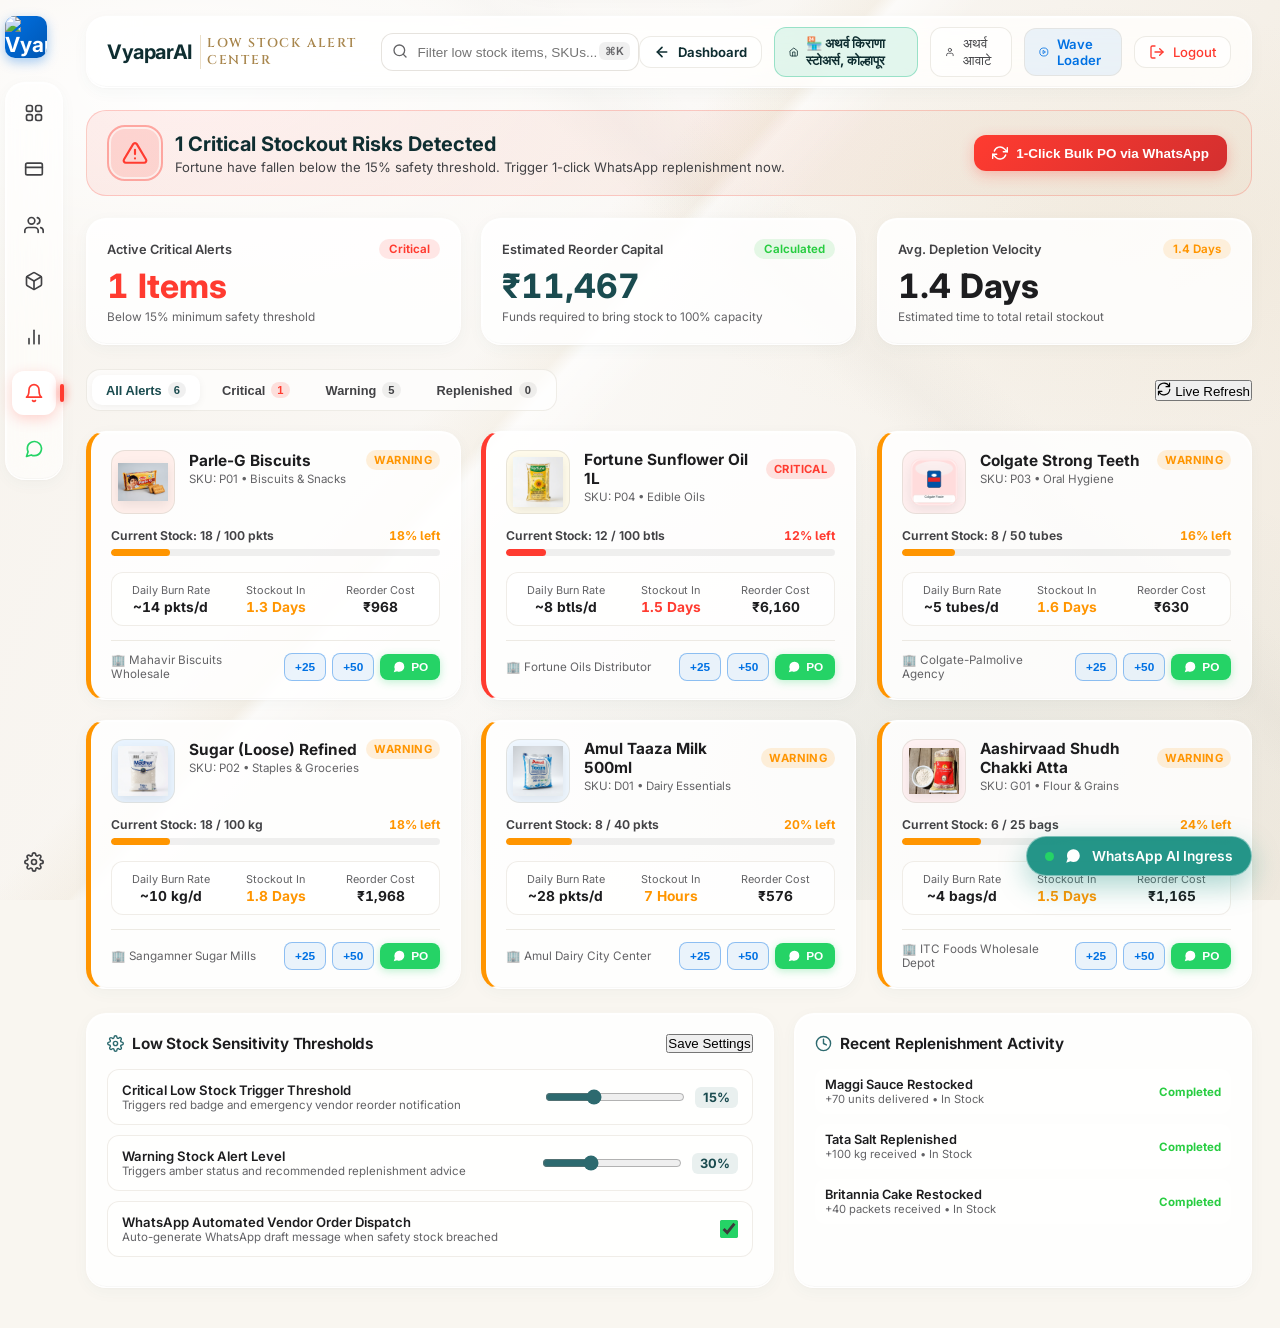
==== frontend/alerts.html @ a3b7ec55 "feat: single store consolidation, login auth ingress, alerts integration, and auto-rollback engine" ====
<!DOCTYPE html>
<html lang="en">
<head>
  <meta charset="UTF-8" />
  <meta name="viewport" content="width=device-width, initial-scale=1.0, maximum-scale=1.0, user-scalable=no" />
  <title>VyaparAI — Low Stock Alerts & Vendor Replenishment</title>
  
  <!-- Apple Typography: SF Pro / Inter font stack -->
  <link rel="preconnect" href="https://fonts.googleapis.com" />
  <link rel="preconnect" href="https://fonts.gstatic.com" crossorigin />
  <link href="https://fonts.googleapis.com/css2?family=Cinzel:wght@500;600;700&family=Inter:wght@300;400;450;500;550;600;650;700&display=swap" rel="stylesheet" />
  <link rel="stylesheet" href="assets/calacatta-theme.css" />

  <style>
    /* ==========================================================================
       Alerts Subpage Specific Lightweight Styles (Calacatta Marble + visionOS Glass)
       ========================================================================== */
    .alerts-hero-banner {
      background: linear-gradient(135deg, rgba(255, 59, 48, 0.08) 0%, rgba(201, 169, 110, 0.08) 100%);
      border: 1px solid rgba(255, 59, 48, 0.22);
      border-radius: 20px;
      padding: 18px 24px;
      margin-bottom: 22px;
      display: flex;
      align-items: center;
      justify-content: space-between;
      gap: 16px;
      position: relative;
      overflow: hidden;
    }
    .alerts-hero-left {
      display: flex;
      align-items: center;
      gap: 16px;
    }
    .alert-beacon-icon {
      width: 48px;
      height: 48px;
      border-radius: 14px;
      background: rgba(255, 59, 48, 0.14);
      color: var(--apple-coral);
      display: flex;
      align-items: center;
      justify-content: center;
      flex-shrink: 0;
      position: relative;
    }
    .alert-beacon-icon svg {
      width: 26px;
      height: 26px;
    }
    .beacon-pulse-ring {
      position: absolute;
      inset: -4px;
      border-radius: 18px;
      border: 2px solid rgba(255, 59, 48, 0.4);
      animation: beaconPulse 2s infinite;
    }
    @keyframes beaconPulse {
      0% { transform: scale(0.95); opacity: 0.8; }
      50% { transform: scale(1.1); opacity: 0; }
      100% { transform: scale(0.95); opacity: 0; }
    }

    .alerts-hero-text h1 {
      font-size: 1.25rem;
      font-weight: 700;
      color: var(--emerald-900);
      margin-bottom: 3px;
    }
    .alerts-hero-text p {
      font-size: 0.82rem;
      color: var(--text-secondary);
    }

    .alerts-hero-actions {
      display: flex;
      align-items: center;
      gap: 10px;
    }
    .btn-bulk-restock {
      padding: 10px 18px;
      border-radius: 12px;
      border: none;
      background: linear-gradient(135deg, var(--apple-coral) 0%, #d32f2f 100%);
      color: #fff;
      font-size: 0.84rem;
      font-weight: 650;
      cursor: pointer;
      display: flex;
      align-items: center;
      gap: 8px;
      box-shadow: 0 4px 14px rgba(255, 59, 48, 0.3);
      transition: all 0.22s var(--spring-snappy);
    }
    .btn-bulk-restock:hover {
      transform: translateY(-2px);
      box-shadow: 0 8px 20px rgba(255, 59, 48, 0.4);
    }

    /* Filter Toolbar */
    .alerts-toolbar {
      display: flex;
      align-items: center;
      justify-content: space-between;
      gap: 16px;
      margin-bottom: 20px;
      flex-wrap: wrap;
    }
    .alert-tabs-group {
      display: flex;
      align-items: center;
      gap: 8px;
      background: rgba(255, 255, 255, 0.65);
      padding: 5px;
      border-radius: 14px;
      border: var(--glass-border-subtle);
    }
    .alert-tab-btn {
      padding: 7px 14px;
      border-radius: 10px;
      border: none;
      background: transparent;
      color: var(--text-secondary);
      font-size: 0.8rem;
      font-weight: 600;
      cursor: pointer;
      transition: all 0.2s var(--spring-snappy);
      display: flex;
      align-items: center;
      gap: 6px;
    }
    .alert-tab-btn:hover {
      background: rgba(255, 255, 255, 0.8);
      color: var(--text-primary);
    }
    .alert-tab-btn.active {
      background: #ffffff;
      color: var(--emerald-800);
      box-shadow: 0 2px 8px rgba(0, 0, 0, 0.05);
    }
    .tab-counter-pill {
      font-size: 0.7rem;
      padding: 2px 6px;
      border-radius: 9999px;
      background: rgba(0, 0, 0, 0.06);
    }
    .tab-counter-pill.red {
      background: rgba(255, 59, 48, 0.15);
      color: var(--apple-coral);
    }

    /* Alert Cards Main Grid */
    .alerts-cards-grid {
      display: grid;
      grid-template-columns: repeat(auto-fill, minmax(360px, 1fr));
      gap: 20px;
      margin-bottom: 24px;
    }

    /* Alert Product Card */
    .alert-detail-card {
      background: var(--glass-surface-card);
      border-radius: 20px;
      border: var(--glass-border-specular);
      box-shadow: var(--glass-shadow-flat);
      padding: 18px 20px;
      display: flex;
      flex-direction: column;
      justify-content: space-between;
      position: relative;
      overflow: hidden;
      contain: layout style paint;
      transition: transform 0.28s var(--spring-snappy), box-shadow 0.28s var(--spring-snappy);
    }
    .alert-detail-card:hover {
      transform: translateY(-3px);
      box-shadow: var(--glass-shadow-elevated);
      border-color: rgba(201, 169, 110, 0.5);
    }
    .alert-detail-card.critical-border {
      border-left: 5px solid var(--apple-coral);
    }
    .alert-detail-card.warning-border {
      border-left: 5px solid var(--apple-amber);
    }

    .alert-card-top {
      display: flex;
      align-items: flex-start;
      gap: 14px;
      margin-bottom: 14px;
    }
    .alert-card-thumb-wrap {
      width: 64px;
      height: 64px;
      border-radius: 14px;
      background: rgba(240, 235, 228, 0.7);
      border: 1px solid rgba(210, 205, 195, 0.5);
      display: flex;
      align-items: center;
      justify-content: center;
      flex-shrink: 0;
      position: relative;
      overflow: hidden;
    }
    .alert-card-thumb {
      max-width: 82%;
      max-height: 82%;
      object-fit: contain;
      filter: drop-shadow(0 4px 6px rgba(0, 0, 0, 0.08));
    }

    .alert-card-info {
      flex: 1;
      display: flex;
      flex-direction: column;
    }
    .alert-card-name-row {
      display: flex;
      align-items: center;
      justify-content: space-between;
      gap: 8px;
    }
    .alert-card-title {
      font-size: 0.96rem;
      font-weight: 700;
      color: var(--text-primary);
    }
    .alert-card-sku {
      font-size: 0.72rem;
      color: var(--text-tertiary);
      margin-top: 2px;
    }
    .alert-urgency-pill {
      font-size: 0.7rem;
      font-weight: 700;
      padding: 3px 8px;
      border-radius: 9999px;
      text-transform: uppercase;
      letter-spacing: 0.04em;
    }
    .urgency-critical {
      background: rgba(255, 59, 48, 0.14);
      color: var(--apple-coral);
    }
    .urgency-warning {
      background: rgba(255, 149, 0, 0.14);
      color: var(--apple-amber);
    }

    /* Depletion Meter & Stats */
    .depletion-progress-row {
      margin: 12px 0 16px 0;
      display: flex;
      flex-direction: column;
      gap: 6px;
    }
    .depletion-label-wrap {
      display: flex;
      justify-content: space-between;
      align-items: center;
      font-size: 0.76rem;
    }
    .depletion-left-text {
      font-weight: 650;
      color: var(--text-secondary);
    }
    .depletion-pct-text {
      font-weight: 700;
    }

    .depletion-track {
      width: 100%;
      height: 7px;
      border-radius: 9999px;
      background: rgba(0, 0, 0, 0.06);
      overflow: hidden;
    }
    .depletion-fill {
      height: 100%;
      border-radius: 9999px;
      transition: width 0.8s var(--spring-snappy);
    }

    .alert-meta-stats-trio {
      display: grid;
      grid-template-columns: repeat(3, 1fr);
      gap: 8px;
      padding: 10px;
      border-radius: 12px;
      background: rgba(255, 255, 255, 0.6);
      border: 1px solid rgba(225, 220, 210, 0.5);
      margin-bottom: 14px;
    }
    .meta-stat-item {
      display: flex;
      flex-direction: column;
      align-items: center;
      text-align: center;
    }
    .meta-stat-label {
      font-size: 0.68rem;
      color: var(--text-tertiary);
    }
    .meta-stat-val {
      font-size: 0.86rem;
      font-weight: 700;
      color: var(--text-primary);
      margin-top: 2px;
    }

    /* Card Action Footer */
    .alert-card-footer {
      display: flex;
      align-items: center;
      justify-content: space-between;
      gap: 10px;
      padding-top: 12px;
      border-top: 1px solid rgba(225, 220, 210, 0.6);
    }
    .supplier-name-tag {
      font-size: 0.73rem;
      color: var(--text-tertiary);
      display: flex;
      align-items: center;
      gap: 5px;
    }
    .alert-btns-cluster {
      display: flex;
      align-items: center;
      gap: 6px;
    }
    .btn-quick-add {
      padding: 6px 10px;
      border-radius: 8px;
      border: 1px solid rgba(0, 113, 227, 0.4);
      background: rgba(0, 113, 227, 0.08);
      color: var(--apple-blue);
      font-size: 0.74rem;
      font-weight: 650;
      cursor: pointer;
      transition: all 0.2s var(--spring-snappy);
    }
    .btn-quick-add:hover {
      background: var(--apple-blue);
      color: #fff;
    }
    .btn-order-wa {
      padding: 6px 12px;
      border-radius: 8px;
      border: none;
      background: #25d366;
      color: #fff;
      font-size: 0.74rem;
      font-weight: 650;
      cursor: pointer;
      display: flex;
      align-items: center;
      gap: 5px;
      box-shadow: 0 2px 8px rgba(37, 211, 102, 0.3);
      transition: all 0.2s var(--spring-snappy);
    }
    .btn-order-wa:hover {
      background: #1ebc59;
      transform: translateY(-1px);
      box-shadow: 0 4px 12px rgba(37, 211, 102, 0.4);
    }

    /* Threshold Config Section */
    .config-grid-layout {
      display: grid;
      grid-template-columns: 1.5fr 1fr;
      gap: 20px;
      margin-top: 8px;
    }
    .slider-row {
      display: flex;
      align-items: center;
      justify-content: space-between;
      padding: 12px 14px;
      border-radius: 12px;
      background: rgba(255, 255, 255, 0.6);
      border: 1px solid rgba(225, 220, 210, 0.5);
      margin-bottom: 10px;
    }
    .slider-title {
      font-size: 0.82rem;
      font-weight: 600;
      color: var(--text-primary);
    }
    .slider-val-badge {
      font-size: 0.8rem;
      font-weight: 700;
      color: var(--emerald-800);
      background: rgba(45, 106, 111, 0.1);
      padding: 3px 8px;
      border-radius: 6px;
    }
    .apple-range-input {
      width: 140px;
      accent-color: var(--emerald-600);
      cursor: pointer;
    }
  
    .alert-detail-card.safe-border {
      border-left: 5px solid var(--apple-green) !important;
    }
    .urgency-safe {
      background: rgba(52, 199, 89, 0.14) !important;
      color: var(--apple-green) !important;
    }
    .depletion-fill.fill-safe {
      background: var(--apple-green) !important;
    }
    .depletion-fill.fill-warning {
      background: var(--apple-amber) !important;
    }

    /* Active indicator for dock rail */
    .apple-dock-rail {
      overflow: visible !important;
    }
    .apple-dock-rail .dock-btn.active {
      background: #ffffff !important;
      color: var(--apple-coral) !important;
      box-shadow: 0 4px 14px rgba(255, 59, 48, 0.22) !important;
    }
    .apple-dock-rail .dock-btn.active::after {
      content: '' !important;
      position: absolute !important;
      right: -8px !important;
      top: 50% !important;
      transform: translateY(-50%) !important;
      width: 4px !important;
      height: 18px !important;
      background: var(--apple-coral) !important;
      border-radius: 9999px !important;
      box-shadow: 0 0 10px rgba(255, 59, 48, 0.8) !important;
      display: block !important;
    }

    /* WhatsApp PO Preview Modal */
    .wa-po-modal-backdrop {
      position: fixed;
      inset: 0;
      background: rgba(15, 23, 42, 0.5);
      backdrop-filter: blur(10px);
      -webkit-backdrop-filter: blur(10px);
      display: none;
      align-items: center;
      justify-content: center;
      z-index: 1000;
      padding: 16px;
    }
    .wa-po-modal-backdrop.open {
      display: flex;
    }
    .wa-po-modal-card {
      background: #ffffff;
      border-radius: 20px;
      width: 100%;
      max-width: 520px;
      box-shadow: 0 24px 48px rgba(0, 0, 0, 0.2);
      border: 1px solid rgba(220, 215, 205, 0.8);
      padding: 24px;
      animation: poModalPop 0.24s var(--spring-snappy);
    }
    @keyframes poModalPop {
      0% { transform: scale(0.92); opacity: 0; }
      100% { transform: scale(1); opacity: 1; }
    }
    .wa-po-url-box {
      background: #f1f5f9;
      border: 1px solid #cbd5e1;
      border-radius: 10px;
      padding: 10px 12px;
      font-family: ui-monospace, SFMono-Regular, Menlo, Monaco, Consolas, monospace;
      font-size: 0.72rem;
      color: #0f766e;
      word-break: break-all;
      margin-bottom: 14px;
      max-height: 72px;
      overflow-y: auto;
    }
    .wa-po-msg-box {
      background: #f8fafc;
      border: 1px solid rgba(37, 211, 102, 0.35);
      border-radius: 12px;
      padding: 14px;
      font-size: 0.76rem;
      line-height: 1.5;
      color: #1e293b;
      font-family: inherit;
      white-space: pre-wrap;
      max-height: 200px;
      overflow-y: auto;
      margin-bottom: 18px;
    }

    /* Mobile Bottom Dock Navigation */
    @media (max-width: 768px) {
      .apple-dock-rail { display: none !important; }
      .mobile-dock-bottom-bar {
        position: fixed;
        bottom: 0;
        left: 0;
        right: 0;
        height: 64px;
        background: rgba(255, 255, 255, 0.96);
        backdrop-filter: blur(20px);
        -webkit-backdrop-filter: blur(20px);
        border-top: 1px solid rgba(220, 215, 205, 0.8);
        display: flex;
        align-items: center;
        justify-content: space-around;
        padding: 0 10px;
        z-index: 99;
      }
      .mobile-dock-btn {
        display: flex;
        flex-direction: column;
        align-items: center;
        gap: 2px;
        color: var(--text-tertiary);
        text-decoration: none;
        font-size: 0.65rem;
        font-weight: 600;
        border: none;
        background: transparent;
        cursor: pointer;
        padding: 6px 10px;
        border-radius: 8px;
      }
      .mobile-dock-btn.active {
        color: var(--apple-coral);
        background: rgba(255, 59, 48, 0.08);
      }
      .mobile-dock-btn svg {
        width: 22px;
        height: 22px;
      }
      .dashboard-canvas {
        padding-bottom: 84px !important;
      }
      .alerts-cards-grid {
        grid-template-columns: 1fr !important;
      }
    }
    @media (min-width: 769px) {
      .mobile-dock-bottom-bar { display: none !important; }
    }

  </style>
</head>
<body>

  <!-- App Main Viewport -->
  <div class="app-viewport">
    
    <!-- 1. Apple macOS Dock-Style Sidebar Rail -->
    <aside class="apple-dock-rail">
      <div class="dock-top-cluster">
        <img src="assets/logo.png" alt="VyaparAI Logo" class="dock-brand-logo" style="object-fit: cover; border-radius: 10px;" title="VyaparAI Enterprise" onclick="window.location.href='index.html'" />
        
        <nav class="dock-items-group">
          <!-- 1. Dashboard -->
          <button class="dock-btn" title="Dashboard" onclick="window.location.href='index.html'">
            <svg viewBox="0 0 24 24" fill="none" stroke="currentColor" stroke-width="2" stroke-linecap="round" stroke-linejoin="round">
              <rect x="3" y="3" width="7" height="7" rx="2"></rect>
              <rect x="14" y="3" width="7" height="7" rx="2"></rect>
              <rect x="14" y="14" width="7" height="7" rx="2"></rect>
              <rect x="3" y="14" width="7" height="7" rx="2"></rect>
            </svg>
          </button>

          <!-- 2. Sales & Transactions -->
          <button class="dock-btn" title="Sales & Ledger" onclick="window.location.href='sales.html'">
            <svg viewBox="0 0 24 24" fill="none" stroke="currentColor" stroke-width="2" stroke-linecap="round" stroke-linejoin="round">
              <rect x="2" y="5" width="20" height="14" rx="2"></rect>
              <line x1="2" y1="10" x2="22" y2="10"></line>
            </svg>
          </button>

          <!-- 3. Customers / Khata -->
          <button class="dock-btn" title="Customers & Khata" onclick="window.location.href='customers.html'">
            <svg viewBox="0 0 24 24" fill="none" stroke="currentColor" stroke-width="2" stroke-linecap="round" stroke-linejoin="round">
              <path d="M17 21v-2a4 4 0 0 0-4-4H5a4 4 0 0 0-4 4v2"></path>
              <circle cx="9" cy="7" r="4"></circle>
              <path d="M23 21v-2a4 4 0 0 0-3-3.87"></path>
              <path d="M16 3.13a4 4 0 0 1 0 7.75"></path>
            </svg>
          </button>

          <!-- 4. Inventory Register -->
          <button class="dock-btn" title="Inventory Stock" onclick="window.location.href='inventory.html'">
            <svg viewBox="0 0 24 24" fill="none" stroke="currentColor" stroke-width="2" stroke-linecap="round" stroke-linejoin="round">
              <path d="M21 16V8a2 2 0 0 0-1-1.73l-7-4a2 2 0 0 0-2 0l-7 4A2 2 0 0 0 3 8v8a2 2 0 0 0 1 1.73l7 4a2 2 0 0 0 2 0l7-4A2 2 0 0 0 21 16z"></path>
              <polyline points="3.27 6.96 12 12.01 20.73 6.96"></polyline>
              <line x1="12" y1="22.08" x2="12" y2="12"></line>
            </svg>
          </button>

          <!-- 5. Analytics & Reports -->
          <button class="dock-btn" title="Analytics & SIH Reports" onclick="window.location.href='analytics.html'">
            <svg viewBox="0 0 24 24" fill="none" stroke="currentColor" stroke-width="2" stroke-linecap="round" stroke-linejoin="round">
              <line x1="18" y1="20" x2="18" y2="10"></line>
              <line x1="12" y1="20" x2="12" y2="4"></line>
              <line x1="6" y1="20" x2="6" y2="14"></line>
            </svg>
          </button>

          <!-- 6. Alerts & Notifications (Active Subpage) -->
          <button class="dock-btn active" title="Low Stock Alerts" onclick="window.location.href='alerts.html'" style="color: var(--apple-coral);">
            <svg viewBox="0 0 24 24" fill="none" stroke="currentColor" stroke-width="2" stroke-linecap="round" stroke-linejoin="round">
              <path d="M18 8A6 6 0 0 0 6 8c0 7-3 9-3 9h18s-3-2-3-9"></path>
              <path d="M13.73 21a2 2 0 0 1-3.46 0"></path>
            </svg>
          </button>

          <!-- 7. WhatsApp Simulation Trigger -->
          <button class="dock-btn" title="WhatsApp AI Ingress" onclick="toggleWhatsAppDrawer()" style="color: #25d366;">
            <svg viewBox="0 0 24 24" fill="none" stroke="currentColor" stroke-width="2" stroke-linecap="round" stroke-linejoin="round">
              <path d="M21 11.5a8.38 8.38 0 0 1-.9 3.8 8.5 8.5 0 0 1-7.6 4.7 8.38 8.38 0 0 1-3.8-.9L3 21l1.9-5.7a8.38 8.38 0 0 1-.9-3.8 8.5 8.5 0 0 1 4.7-7.6 8.38 8.38 0 0 1 3.8-.9h.5a8.48 8.48 0 0 1 8 8v.5z"></path>
            </svg>
          </button>
        </nav>
      </div>

      <div class="dock-bottom-cluster">
        <button class="dock-btn" title="Settings" onclick="window.location.href='settings.html'">
          <svg viewBox="0 0 24 24" fill="none" stroke="currentColor" stroke-width="2" stroke-linecap="round" stroke-linejoin="round">
            <circle cx="12" cy="12" r="3"></circle>
            <path d="M19.4 15a1.65 1.65 0 0 0 .33 1.82l.06.06a2 2 0 0 1 0 2.83 2 2 0 0 1-2.83 0l-.06-.06a1.65 1.65 0 0 0-1.82-.33 1.65 1.65 0 0 0-1 1.51V21a2 2 0 0 1-2 2 2 2 0 0 1-2-2v-.09A1.65 1.65 0 0 0 9 19.4a1.65 1.65 0 0 0-1.82.33l-.06.06a2 2 0 0 1-2.83 0 2 2 0 0 1 0-2.83l.06-.06a1.65 1.65 0 0 0 .33-1.82 1.65 1.65 0 0 0-1.51-1H3a2 2 0 0 1-2-2 2 2 0 0 1 2-2h.09A1.65 1.65 0 0 0 4.6 9a1.65 1.65 0 0 0-.33-1.82l-.06-.06a2 2 0 0 1 0-2.83 2 2 0 0 1 2.83 0l.06.06a1.65 1.65 0 0 0 1.82.33H9a1.65 1.65 0 0 0 1-1.51V3a2 2 0 0 1 2-2 2 2 0 0 1 2 2v.09a1.65 1.65 0 0 0 1 1.51 1.65 1.65 0 0 0 1.82-.33l.06-.06a2 2 0 0 1 2.83 0 2 2 0 0 1 0 2.83l-.06.06a1.65 1.65 0 0 0-.33 1.82V9a1.65 1.65 0 0 0 1.51 1H21a2 2 0 0 1 2 2 2 2 0 0 1-2 2h-.09a1.65 1.65 0 0 0-1.51 1z"></path>
          </svg>
        </button>
      </div>
    </aside>

    <!-- 2. Main Canvas Content -->
    <main class="dashboard-canvas">

      <!-- Floating Island Top Header -->
      <header class="floating-island-header">
        <div class="header-left-cluster">
          <div class="brand-title">
            VyaparAI
            <span class="luxury-sub">Low Stock Alert Center</span>
          </div>

          <!-- Apple Search Bar -->
          <div class="apple-search-wrap">
            <svg class="search-icon-svg" viewBox="0 0 24 24" fill="none" stroke="currentColor" stroke-width="2" stroke-linecap="round" stroke-linejoin="round">
              <circle cx="11" cy="11" r="8"></circle>
              <line x1="21" y1="21" x2="16.65" y2="16.65"></line>
            </svg>
            <input type="text" class="apple-search-input" id="alertSearchInput" placeholder="Filter low stock items, SKUs..." oninput="handleAlertSearch(this.value)" />
            <span class="search-cmd-k">⌘K</span>
          </div>
        </div>

        <div class="header-right-cluster">
          <!-- Back to Dashboard Link -->
          <a href="index.html" class="header-pill-item" style="text-decoration: none; color: var(--emerald-900); font-weight: 650;" title="Return to Store Dashboard">
            <svg width="14" height="14" viewBox="0 0 24 24" fill="none" stroke="currentColor" stroke-width="2.5" stroke-linecap="round" stroke-linejoin="round">
              <path d="M19 12H5"></path>
              <polyline points="12 19 5 12 12 5"></polyline>
            </svg>
            <span>Dashboard</span>
          </a>

          <!-- Single Store Primary Badge -->
          <div class="header-pill-item" style="background: rgba(16, 185, 129, 0.12); color: var(--emerald-900); border: 1px solid rgba(16, 185, 129, 0.35); font-weight: 700;" title="Single Active Store: DEMO_KIRANA_KOP">
            <svg width="15" height="15" viewBox="0 0 24 24" fill="none" stroke="currentColor" stroke-width="2" stroke-linecap="round" stroke-linejoin="round">
              <path d="M3 9l9-7 9 7v11a2 2 0 0 1-2 2H5a2 2 0 0 1-2-2z"></path>
              <polyline points="9 22 9 12 15 12 15 22"></polyline>
            </svg>
            <span id="currentDukaanName">🏪 अथर्व किराणा स्टोअर्स, कोल्हापूर</span>
          </div>

          <!-- Admin Pill -->
          <div class="header-pill-item" onclick="showAppleToast('Admin: अथर्व आवाटे (+91 95798 69506)')">
            <svg viewBox="0 0 24 24" fill="none" stroke="currentColor" stroke-width="2" stroke-linecap="round" stroke-linejoin="round">
              <circle cx="12" cy="7" r="4"></circle>
              <path d="M20 21v-2a4 4 0 0 0-4-4H8a4 4 0 0 0-4 4v2"></path>
            </svg>
            <span>अथर्व आवाटे</span>
          </div>

          <!-- Wave Loader Preview -->
          <div class="header-pill-item" onclick="triggerGodlyWaveLoader()" style="background: rgba(0, 113, 227, 0.08); color: var(--apple-blue); font-weight: 600;" title="Experience the Godly Wave Loading Screen (Shortcut: ⌘L / Ctrl+L)">
            <svg width="14" height="14" viewBox="0 0 24 24" fill="none" stroke="currentColor" stroke-width="2">
              <circle cx="12" cy="12" r="10"></circle>
              <polygon points="10 8 16 12 10 16 10 8"></polygon>
            </svg>
            Wave Loader
          </div>

          <div class="header-pill-item" onclick="window.location.href='login.html'" style="color: var(--apple-coral);">
            <svg viewBox="0 0 24 24" fill="none" stroke="currentColor" stroke-width="2" stroke-linecap="round" stroke-linejoin="round">
              <path d="M9 21H5a2 2 0 0 1-2-2V5a2 2 0 0 1 2-2h4"></path>
              <polyline points="16 17 21 12 16 7"></polyline>
              <line x1="21" y1="12" x2="9" y2="12"></line>
            </svg>
            Logout
          </div>
        </div>
      </header>

      <!-- Low Stock Hero Status Banner -->
      <div class="alerts-hero-banner">
        <div class="alerts-hero-left">
          <div class="alert-beacon-icon">
            <div class="beacon-pulse-ring"></div>
            <svg viewBox="0 0 24 24" fill="none" stroke="currentColor" stroke-width="2" stroke-linecap="round" stroke-linejoin="round">
              <path d="M10.29 3.86L1.82 18a2 2 0 0 0 1.71 3h16.94a2 2 0 0 0 1.71-3L13.71 3.86a2 2 0 0 0-3.42 0z"></path>
              <line x1="12" y1="9" x2="12" y2="13"></line>
              <line x1="12" y1="17" x2="12.01" y2="17"></line>
            </svg>
          </div>
          <div class="alerts-hero-text">
            <h1>3 Critical Stockout Risks Detected</h1>
            <p>Parle-G, Sunflower Oil, and Colgate have reached the emergency replenishment threshold. Reorder now to prevent stockouts.</p>
          </div>
        </div>

        <div class="alerts-hero-actions">
          <button class="btn-bulk-restock" onclick="handleBulkRestock()">
            <svg width="16" height="16" viewBox="0 0 24 24" fill="none" stroke="currentColor" stroke-width="2.2" stroke-linecap="round" stroke-linejoin="round">
              <polyline points="23 4 23 10 17 10"></polyline>
              <polyline points="1 20 1 14 7 14"></polyline>
              <path d="M3.51 9a9 9 0 0 1 14.85-3.36L23 10M1 14l4.64 4.36A9 9 0 0 0 20.49 15"></path>
            </svg>
            1-Click Bulk PO via WhatsApp
          </button>
        </div>
      </div>

      <!-- Quick Summary Metric Trio -->
      <div class="bento-grid" style="margin-bottom: 24px;">
        <div class="glass-card" style="grid-column: span 4;">
          <div class="card-header-row" style="margin-bottom: 4px;">
            <span style="font-size: 0.8rem; font-weight: 600; color: var(--text-secondary);">Active Critical Alerts</span>
            <span class="status-pill status-low">Critical</span>
          </div>
          <div style="font-size: 2.1rem; font-weight: 750; color: var(--apple-coral); margin-top: 6px;" class="tabular-nums" id="statCriticalCount">3 Items</div>
          <div style="font-size: 0.74rem; color: var(--text-tertiary); margin-top: 4px;">Below 15% minimum safety threshold</div>
        </div>

        <div class="glass-card" style="grid-column: span 4;">
          <div class="card-header-row" style="margin-bottom: 4px;">
            <span style="font-size: 0.8rem; font-weight: 600; color: var(--text-secondary);">Estimated Reorder Capital</span>
            <span class="status-pill status-in">Calculated</span>
          </div>
          <div style="font-size: 2.1rem; font-weight: 750; color: var(--emerald-800); margin-top: 6px;" class="tabular-nums" id="statReorderVal">₹4,850</div>
          <div style="font-size: 0.74rem; color: var(--text-tertiary); margin-top: 4px;">Funds required to bring stock to 100% capacity</div>
        </div>

        <div class="glass-card" style="grid-column: span 4;">
          <div class="card-header-row" style="margin-bottom: 4px;">
            <span style="font-size: 0.8rem; font-weight: 600; color: var(--text-secondary);">Avg. Depletion Velocity</span>
            <span class="status-pill status-low" style="background: rgba(255, 149, 0, 0.12); color: var(--apple-amber);">1.4 Days</span>
          </div>
          <div style="font-size: 2.1rem; font-weight: 750; color: var(--text-primary); margin-top: 6px;" class="tabular-nums">1.4 Days</div>
          <div style="font-size: 0.74rem; color: var(--text-tertiary); margin-top: 4px;">Estimated time to total retail stockout</div>
        </div>
      </div>

      <!-- Filter Toolbar -->
      <div class="alerts-toolbar">
        <div class="alert-tabs-group">
          <button class="alert-tab-btn active" onclick="filterAlerts('all', this)">
            All Alerts <span class="tab-counter-pill" id="tabCountAll">6</span>
          </button>
          <button class="alert-tab-btn" onclick="filterAlerts('critical', this)">
            Critical <span class="tab-counter-pill red" id="tabCountCritical">3</span>
          </button>
          <button class="alert-tab-btn" onclick="filterAlerts('warning', this)">
            Warning <span class="tab-counter-pill" id="tabCountWarning">3</span>
          </button>
          <button class="alert-tab-btn" onclick="filterAlerts('resolved', this)">
            Replenished <span class="tab-counter-pill" id="tabCountResolved">0</span>
          </button>
        </div>

        <div style="display: flex; gap: 8px;">
          <button class="nav-pill-btn" onclick="showAppleToast('Refreshed real-time inventory feed')">
            <svg width="14" height="14" viewBox="0 0 24 24" fill="none" stroke="currentColor" stroke-width="2" stroke-linecap="round" stroke-linejoin="round">
              <path d="M21.5 2v6h-6M2.5 22v-6h6M2 11.5a10 10 0 0 1 18.8-4.3M22 12.5a10 10 0 0 1-18.8 4.2"></path>
            </svg>
            Live Refresh
          </button>
        </div>
      </div>

            <!-- Active Alerts Product Cards Grid -->
      <div class="alerts-cards-grid" id="alertsGrid">

        <!-- Card 1: Parle-G Biscuits (Critical) -->
        <div class="alert-detail-card critical-border" id="card-parleg" data-id="parleg" data-category="critical">
          <div>
            <div class="alert-card-top">
              <div class="alert-card-thumb-wrap" style="background: rgba(255, 235, 230, 0.8);">
                <img src="assets/products/parleg.jpg" onerror="this.onerror=null; this.src='assets/products/parle_g.jpg';" alt="Parle-G" class="alert-card-thumb" />
              </div>
              <div class="alert-card-info">
                <div class="alert-card-name-row">
                  <span class="alert-card-title">Parle-G Biscuits</span>
                  <span class="alert-urgency-pill urgency-critical" id="urgency-badge-parleg">Critical</span>
                </div>
                <span class="alert-card-sku">SKU: P01 • Biscuits & Snacks</span>
              </div>
            </div>

            <!-- Depletion Progress -->
            <div class="depletion-progress-row">
              <div class="depletion-label-wrap">
                <span class="depletion-left-text" id="stock-text-parleg">Current Stock: 18 / 100 pkts</span>
                <span class="depletion-pct-text val-danger tabular-nums" id="pct-text-parleg">18% left</span>
              </div>
              <div class="depletion-track">
                <div class="depletion-fill fill-danger" id="track-fill-parleg" style="width: 18%;"></div>
              </div>
            </div>

            <div class="alert-meta-stats-trio">
              <div class="meta-stat-item">
                <span class="meta-stat-label">Daily Burn Rate</span>
                <span class="meta-stat-val tabular-nums">~14 pkts/d</span>
              </div>
              <div class="meta-stat-item">
                <span class="meta-stat-label">Stockout In</span>
                <span class="meta-stat-val val-danger tabular-nums" id="days-text-parleg">1.3 Days</span>
              </div>
              <div class="meta-stat-item">
                <span class="meta-stat-label">Reorder Cost</span>
                <span class="meta-stat-val tabular-nums" id="cost-text-parleg">₹968</span>
              </div>
            </div>
          </div>

          <div class="alert-card-footer">
            <span class="supplier-name-tag" title="Wholesale Distributor">
              🏢 Mahavir Biscuits Wholesale
            </span>
            <div class="alert-btns-cluster">
              <button class="btn-quick-add" onclick="handleQuickAdd('parleg', 25)" title="Add 25 packets to inventory">+25</button>
              <button class="btn-quick-add" onclick="handleQuickAdd('parleg', 50)" title="Add 50 packets to inventory">+50</button>
              <button class="btn-order-wa" onclick="triggerWhatsAppPO('parleg')" title="Generate WhatsApp Purchase Order">
                <svg width="14" height="14" viewBox="0 0 24 24" fill="currentColor">
                  <path d="M21 11.5a8.38 8.38 0 0 1-.9 3.8 8.5 8.5 0 0 1-7.6 4.7 8.38 8.38 0 0 1-3.8-.9L3 21l1.9-5.7a8.38 8.38 0 0 1-.9-3.8 8.5 8.5 0 0 1 4.7-7.6 8.38 8.38 0 0 1 3.8-.9h.5a8.48 8.48 0 0 1 8 8v.5z"></path>
                </svg>
                PO
              </button>
            </div>
          </div>
        </div>

        <!-- Card 2: Fortune Sunflower Oil 1L (Critical) -->
        <div class="alert-detail-card critical-border" id="card-sunfloweroil" data-id="sunfloweroil" data-category="critical">
          <div>
            <div class="alert-card-top">
              <div class="alert-card-thumb-wrap" style="background: rgba(255, 250, 230, 0.8);">
                <img src="assets/products/sunfloweroil.jpg" onerror="this.onerror=null; this.src='assets/products/fortune_oil.jpg';" alt="Sunflower Oil" class="alert-card-thumb" />
              </div>
              <div class="alert-card-info">
                <div class="alert-card-name-row">
                  <span class="alert-card-title">Fortune Sunflower Oil 1L</span>
                  <span class="alert-urgency-pill urgency-critical" id="urgency-badge-sunfloweroil">Critical</span>
                </div>
                <span class="alert-card-sku">SKU: P04 • Edible Oils</span>
              </div>
            </div>

            <div class="depletion-progress-row">
              <div class="depletion-label-wrap">
                <span class="depletion-left-text" id="stock-text-sunfloweroil">Current Stock: 12 / 100 btls</span>
                <span class="depletion-pct-text val-danger tabular-nums" id="pct-text-sunfloweroil">12% left</span>
              </div>
              <div class="depletion-track">
                <div class="depletion-fill fill-danger" id="track-fill-sunfloweroil" style="width: 12%;"></div>
              </div>
            </div>

            <div class="alert-meta-stats-trio">
              <div class="meta-stat-item">
                <span class="meta-stat-label">Daily Burn Rate</span>
                <span class="meta-stat-val tabular-nums">~8 btls/d</span>
              </div>
              <div class="meta-stat-item">
                <span class="meta-stat-label">Stockout In</span>
                <span class="meta-stat-val val-danger tabular-nums" id="days-text-sunfloweroil">1.5 Days</span>
              </div>
              <div class="meta-stat-item">
                <span class="meta-stat-label">Reorder Cost</span>
                <span class="meta-stat-val tabular-nums" id="cost-text-sunfloweroil">₹6,160</span>
              </div>
            </div>
          </div>

          <div class="alert-card-footer">
            <span class="supplier-name-tag" title="Authorized Edible Oil Distributor">
              🏢 Fortune Oils Distributor
            </span>
            <div class="alert-btns-cluster">
              <button class="btn-quick-add" onclick="handleQuickAdd('sunfloweroil', 25)" title="Add 25 bottles to inventory">+25</button>
              <button class="btn-quick-add" onclick="handleQuickAdd('sunfloweroil', 50)" title="Add 50 bottles to inventory">+50</button>
              <button class="btn-order-wa" onclick="triggerWhatsAppPO('sunfloweroil')" title="Generate WhatsApp Purchase Order">
                <svg width="14" height="14" viewBox="0 0 24 24" fill="currentColor">
                  <path d="M21 11.5a8.38 8.38 0 0 1-.9 3.8 8.5 8.5 0 0 1-7.6 4.7 8.38 8.38 0 0 1-3.8-.9L3 21l1.9-5.7a8.38 8.38 0 0 1-.9-3.8 8.5 8.5 0 0 1 4.7-7.6 8.38 8.38 0 0 1 3.8-.9h.5a8.48 8.48 0 0 1 8 8v.5z"></path>
                </svg>
                PO
              </button>
            </div>
          </div>
        </div>

        <!-- Card 3: Colgate Strong Teeth (Critical) -->
        <div class="alert-detail-card critical-border" id="card-colgate" data-id="colgate" data-category="critical">
          <div>
            <div class="alert-card-top">
              <div class="alert-card-thumb-wrap" style="background: rgba(255, 236, 236, 0.8);">
                <img src="assets/products/colgate.jpg" onerror="this.onerror=null; this.src='assets/products/alert_colgate.png';" alt="Colgate Strong Teeth" class="alert-card-thumb" />
              </div>
              <div class="alert-card-info">
                <div class="alert-card-name-row">
                  <span class="alert-card-title">Colgate Strong Teeth</span>
                  <span class="alert-urgency-pill urgency-critical" id="urgency-badge-colgate">Critical</span>
                </div>
                <span class="alert-card-sku">SKU: P03 • Oral Hygiene</span>
              </div>
            </div>

            <div class="depletion-progress-row">
              <div class="depletion-label-wrap">
                <span class="depletion-left-text" id="stock-text-colgate">Current Stock: 8 / 50 tubes</span>
                <span class="depletion-pct-text val-danger tabular-nums" id="pct-text-colgate">16% left</span>
              </div>
              <div class="depletion-track">
                <div class="depletion-fill fill-danger" id="track-fill-colgate" style="width: 16%;"></div>
              </div>
            </div>

            <div class="alert-meta-stats-trio">
              <div class="meta-stat-item">
                <span class="meta-stat-label">Daily Burn Rate</span>
                <span class="meta-stat-val tabular-nums">~5 tubes/d</span>
              </div>
              <div class="meta-stat-item">
                <span class="meta-stat-label">Stockout In</span>
                <span class="meta-stat-val val-danger tabular-nums" id="days-text-colgate">1.6 Days</span>
              </div>
              <div class="meta-stat-item">
                <span class="meta-stat-label">Reorder Cost</span>
                <span class="meta-stat-val tabular-nums" id="cost-text-colgate">₹630</span>
              </div>
            </div>
          </div>

          <div class="alert-card-footer">
            <span class="supplier-name-tag" title="Authorized FMCG Agency">
              🏢 Colgate-Palmolive Agency
            </span>
            <div class="alert-btns-cluster">
              <button class="btn-quick-add" onclick="handleQuickAdd('colgate', 25)" title="Add 25 tubes to inventory">+25</button>
              <button class="btn-quick-add" onclick="handleQuickAdd('colgate', 50)" title="Add 50 tubes to inventory">+50</button>
              <button class="btn-order-wa" onclick="triggerWhatsAppPO('colgate')" title="Generate WhatsApp Purchase Order">
                <svg width="14" height="14" viewBox="0 0 24 24" fill="currentColor">
                  <path d="M21 11.5a8.38 8.38 0 0 1-.9 3.8 8.5 8.5 0 0 1-7.6 4.7 8.38 8.38 0 0 1-3.8-.9L3 21l1.9-5.7a8.38 8.38 0 0 1-.9-3.8 8.5 8.5 0 0 1 4.7-7.6 8.38 8.38 0 0 1 3.8-.9h.5a8.48 8.48 0 0 1 8 8v.5z"></path>
                </svg>
                PO
              </button>
            </div>
          </div>
        </div>

        <!-- Card 4: Sugar Loose (Warning) -->
        <div class="alert-detail-card warning-border" id="card-sugar" data-id="sugar" data-category="warning">
          <div>
            <div class="alert-card-top">
              <div class="alert-card-thumb-wrap" style="background: rgba(228, 242, 255, 0.8);">
                <img src="assets/products/sugar.jpg" onerror="this.onerror=null; this.src='assets/products/sugar.png';" alt="Sugar Loose" class="alert-card-thumb" />
              </div>
              <div class="alert-card-info">
                <div class="alert-card-name-row">
                  <span class="alert-card-title">Sugar (Loose) Refined</span>
                  <span class="alert-urgency-pill urgency-warning" id="urgency-badge-sugar">Warning</span>
                </div>
                <span class="alert-card-sku">SKU: P02 • Staples & Groceries</span>
              </div>
            </div>

            <div class="depletion-progress-row">
              <div class="depletion-label-wrap">
                <span class="depletion-left-text" id="stock-text-sugar">Current Stock: 18 kg / 100 kg</span>
                <span class="depletion-pct-text val-normal tabular-nums" id="pct-text-sugar" style="color: var(--apple-amber);">18% left</span>
              </div>
              <div class="depletion-track">
                <div class="depletion-fill fill-warning" id="track-fill-sugar" style="width: 18%;"></div>
              </div>
            </div>

            <div class="alert-meta-stats-trio">
              <div class="meta-stat-item">
                <span class="meta-stat-label">Daily Burn Rate</span>
                <span class="meta-stat-val tabular-nums">~10 kg/d</span>
              </div>
              <div class="meta-stat-item">
                <span class="meta-stat-label">Stockout In</span>
                <span class="meta-stat-val tabular-nums" id="days-text-sugar" style="color: var(--apple-amber);">1.8 Days</span>
              </div>
              <div class="meta-stat-item">
                <span class="meta-stat-label">Reorder Cost</span>
                <span class="meta-stat-val tabular-nums" id="cost-text-sugar">₹1,968</span>
              </div>
            </div>
          </div>

          <div class="alert-card-footer">
            <span class="supplier-name-tag" title="Sugar Cooperative Mill">
              🏢 Sangamner Sugar Mills
            </span>
            <div class="alert-btns-cluster">
              <button class="btn-quick-add" onclick="handleQuickAdd('sugar', 25)" title="Add 25kg to inventory">+25</button>
              <button class="btn-quick-add" onclick="handleQuickAdd('sugar', 50)" title="Add 50kg to inventory">+50</button>
              <button class="btn-order-wa" onclick="triggerWhatsAppPO('sugar')" title="Generate WhatsApp Purchase Order">
                <svg width="14" height="14" viewBox="0 0 24 24" fill="currentColor">
                  <path d="M21 11.5a8.38 8.38 0 0 1-.9 3.8 8.5 8.5 0 0 1-7.6 4.7 8.38 8.38 0 0 1-3.8-.9L3 21l1.9-5.7a8.38 8.38 0 0 1-.9-3.8 8.5 8.5 0 0 1 4.7-7.6 8.38 8.38 0 0 1 3.8-.9h.5a8.48 8.48 0 0 1 8 8v.5z"></path>
                </svg>
                PO
              </button>
            </div>
          </div>
        </div>

        <!-- Card 5: Amul Taaza Milk (Warning) -->
        <div class="alert-detail-card warning-border" id="card-amulmilk" data-id="amulmilk" data-category="warning">
          <div>
            <div class="alert-card-top">
              <div class="alert-card-thumb-wrap" style="background: rgba(235, 246, 255, 0.8);">
                <img src="assets/products/amulmilk.jpg" onerror="this.onerror=null; this.src='assets/products/amul_milk.jpg';" alt="Amul Taaza Milk" class="alert-card-thumb" />
              </div>
              <div class="alert-card-info">
                <div class="alert-card-name-row">
                  <span class="alert-card-title">Amul Taaza Milk 500ml</span>
                  <span class="alert-urgency-pill urgency-warning" id="urgency-badge-amulmilk">Warning</span>
                </div>
                <span class="alert-card-sku">SKU: D01 • Dairy Essentials</span>
              </div>
            </div>

            <div class="depletion-progress-row">
              <div class="depletion-label-wrap">
                <span class="depletion-left-text" id="stock-text-amulmilk">Current Stock: 8 / 40 pkts</span>
                <span class="depletion-pct-text val-normal tabular-nums" id="pct-text-amulmilk" style="color: var(--apple-amber);">20% left</span>
              </div>
              <div class="depletion-track">
                <div class="depletion-fill fill-warning" id="track-fill-amulmilk" style="width: 20%;"></div>
              </div>
            </div>

            <div class="alert-meta-stats-trio">
              <div class="meta-stat-item">
                <span class="meta-stat-label">Daily Burn Rate</span>
                <span class="meta-stat-val tabular-nums">~28 pkts/d</span>
              </div>
              <div class="meta-stat-item">
                <span class="meta-stat-label">Stockout In</span>
                <span class="meta-stat-val tabular-nums" id="days-text-amulmilk" style="color: var(--apple-amber);">6.8 Hours</span>
              </div>
              <div class="meta-stat-item">
                <span class="meta-stat-label">Reorder Cost</span>
                <span class="meta-stat-val tabular-nums" id="cost-text-amulmilk">₹576</span>
              </div>
            </div>
          </div>

          <div class="alert-card-footer">
            <span class="supplier-name-tag" title="Dairy Fresh Supply Depot">
              🏢 Amul Dairy City Center
            </span>
            <div class="alert-btns-cluster">
              <button class="btn-quick-add" onclick="handleQuickAdd('amulmilk', 25)" title="Add 25 packets to inventory">+25</button>
              <button class="btn-quick-add" onclick="handleQuickAdd('amulmilk', 50)" title="Add 50 packets to inventory">+50</button>
              <button class="btn-order-wa" onclick="triggerWhatsAppPO('amulmilk')" title="Generate WhatsApp Purchase Order">
                <svg width="14" height="14" viewBox="0 0 24 24" fill="currentColor">
                  <path d="M21 11.5a8.38 8.38 0 0 1-.9 3.8 8.5 8.5 0 0 1-7.6 4.7 8.38 8.38 0 0 1-3.8-.9L3 21l1.9-5.7a8.38 8.38 0 0 1-.9-3.8 8.5 8.5 0 0 1 4.7-7.6 8.38 8.38 0 0 1 3.8-.9h.5a8.48 8.48 0 0 1 8 8v.5z"></path>
                </svg>
                PO
              </button>
            </div>
          </div>
        </div>

        <!-- Card 6: Aashirvaad Shudh Chakki Atta (Warning) -->
        <div class="alert-detail-card warning-border" id="card-atta" data-id="atta" data-category="warning">
          <div>
            <div class="alert-card-top">
              <div class="alert-card-thumb-wrap" style="background: rgba(255, 238, 240, 0.8);">
                <img src="assets/products/atta.jpg" onerror="this.onerror=null; this.src='assets/products/aashirvaad_atta.jpg';" alt="Aashirvaad Atta" class="alert-card-thumb" />
              </div>
              <div class="alert-card-info">
                <div class="alert-card-name-row">
                  <span class="alert-card-title">Aashirvaad Shudh Chakki Atta</span>
                  <span class="alert-urgency-pill urgency-warning" id="urgency-badge-atta">Warning</span>
                </div>
                <span class="alert-card-sku">SKU: G01 • Flour & Grains</span>
              </div>
            </div>

            <div class="depletion-progress-row">
              <div class="depletion-label-wrap">
                <span class="depletion-left-text" id="stock-text-atta">Current Stock: 6 / 25 bags</span>
                <span class="depletion-pct-text val-normal tabular-nums" id="pct-text-atta" style="color: var(--apple-amber);">24% left</span>
              </div>
              <div class="depletion-track">
                <div class="depletion-fill fill-warning" id="track-fill-atta" style="width: 24%;"></div>
              </div>
            </div>

            <div class="alert-meta-stats-trio">
              <div class="meta-stat-item">
                <span class="meta-stat-label">Daily Burn Rate</span>
                <span class="meta-stat-val tabular-nums">~4 bags/d</span>
              </div>
              <div class="meta-stat-item">
                <span class="meta-stat-label">Stockout In</span>
                <span class="meta-stat-val tabular-nums" id="days-text-atta" style="color: var(--apple-amber);">1.5 Days</span>
              </div>
              <div class="meta-stat-item">
                <span class="meta-stat-label">Reorder Cost</span>
                <span class="meta-stat-val tabular-nums" id="cost-text-atta">₹1,165</span>
              </div>
            </div>
          </div>

          <div class="alert-card-footer">
            <span class="supplier-name-tag" title="ITC Foods Depot Wholesale">
              🏢 ITC Foods Wholesale Depot
            </span>
            <div class="alert-btns-cluster">
              <button class="btn-quick-add" onclick="handleQuickAdd('atta', 25)" title="Add 25 bags to inventory">+25</button>
              <button class="btn-quick-add" onclick="handleQuickAdd('atta', 50)" title="Add 50 bags to inventory">+50</button>
              <button class="btn-order-wa" onclick="triggerWhatsAppPO('atta')" title="Generate WhatsApp Purchase Order">
                <svg width="14" height="14" viewBox="0 0 24 24" fill="currentColor">
                  <path d="M21 11.5a8.38 8.38 0 0 1-.9 3.8 8.5 8.5 0 0 1-7.6 4.7 8.38 8.38 0 0 1-3.8-.9L3 21l1.9-5.7a8.38 8.38 0 0 1-.9-3.8 8.5 8.5 0 0 1 4.7-7.6 8.38 8.38 0 0 1 3.8-.9h.5a8.48 8.48 0 0 1 8 8v.5z"></path>
                </svg>
                PO
              </button>
            </div>
          </div>
        </div>

      </div>

      <!-- Threshold Controls & WhatsApp Auto-Dispatch Configuration -->
      <div class="config-grid-layout">
        
        <div class="glass-card">
          <div class="card-header-row">
            <h2 class="card-heading">
              <svg viewBox="0 0 24 24" fill="none" stroke="currentColor" stroke-width="2" stroke-linecap="round" stroke-linejoin="round">
                <circle cx="12" cy="12" r="3"></circle>
                <path d="M19.4 15a1.65 1.65 0 0 0 .33 1.82l.06.06a2 2 0 0 1 0 2.83 2 2 0 0 1-2.83 0l-.06-.06a1.65 1.65 0 0 0-1.82-.33 1.65 1.65 0 0 0-1 1.51V21a2 2 0 0 1-2 2 2 2 0 0 1-2-2v-.09A1.65 1.65 0 0 0 9 19.4a1.65 1.65 0 0 0-1.82.33l-.06.06a2 2 0 0 1-2.83 0 2 2 0 0 1 0-2.83l.06-.06a1.65 1.65 0 0 0 .33-1.82 1.65 1.65 0 0 0-1.51-1H3a2 2 0 0 1-2-2 2 2 0 0 1 2-2h.09A1.65 1.65 0 0 0 4.6 9a1.65 1.65 0 0 0-.33-1.82l-.06-.06a2 2 0 0 1 0-2.83 2 2 0 0 1 2.83 0l.06.06a1.65 1.65 0 0 0 1.82.33H9a1.65 1.65 0 0 0 1-1.51V3a2 2 0 0 1 2-2 2 2 0 0 1 2 2v.09a1.65 1.65 0 0 0 1 1.51 1.65 1.65 0 0 0 1.82-.33l.06-.06a2 2 0 0 1 2.83 0 2 2 0 0 1 0 2.83l-.06.06a1.65 1.65 0 0 0-.33 1.82V9a1.65 1.65 0 0 0 1.51 1H21a2 2 0 0 1 2 2 2 2 0 0 1-2 2h-.09a1.65 1.65 0 0 0-1.51 1z"></path>
              </svg>
              Low Stock Sensitivity Thresholds
            </h2>
            <button class="nav-pill-btn" onclick="saveThresholdSettings()">Save Settings</button>
          </div>

          <div class="slider-row">
            <div>
              <div class="slider-title">Critical Low Stock Trigger Threshold</div>
              <div style="font-size: 0.72rem; color: var(--text-tertiary);">Triggers red badge and emergency vendor reorder notification</div>
            </div>
            <div style="display: flex; align-items: center; gap: 10px;">
              <input type="range" min="5" max="35" value="15" class="apple-range-input" id="criticalSlider" oninput="updateSensitivityThresholds()" />
              <span class="slider-val-badge" id="criticalVal">15%</span>
            </div>
          </div>

          <div class="slider-row">
            <div>
              <div class="slider-title">Warning Stock Alert Level</div>
              <div style="font-size: 0.72rem; color: var(--text-tertiary);">Triggers amber status and recommended replenishment advice</div>
            </div>
            <div style="display: flex; align-items: center; gap: 10px;">
              <input type="range" min="15" max="60" value="30" class="apple-range-input" id="warningSlider" oninput="updateSensitivityThresholds()" />
              <span class="slider-val-badge" id="warningVal">30%</span>
            </div>
          </div>

          <div class="slider-row">
            <div>
              <div class="slider-title">WhatsApp Automated Vendor Order Dispatch</div>
              <div style="font-size: 0.72rem; color: var(--text-tertiary);">Auto-generate WhatsApp draft message when safety stock breached</div>
            </div>
            <input type="checkbox" checked style="width: 18px; height: 18px; accent-color: var(--whatsapp-teal); cursor: pointer;" />
          </div>
        </div>

        <div class="glass-card">
          <div class="card-header-row">
            <h2 class="card-heading">
              <svg viewBox="0 0 24 24" fill="none" stroke="currentColor" stroke-width="2" stroke-linecap="round" stroke-linejoin="round">
                <circle cx="12" cy="12" r="10"></circle>
                <polyline points="12 6 12 12 16 14"></polyline>
              </svg>
              Recent Replenishment Activity
            </h2>
          </div>

          <div style="display: flex; flex-direction: column; gap: 10px;">
            <div style="display: flex; align-items: center; justify-content: space-between; padding: 8px 10px; border-radius: 10px; background: rgba(255, 255, 255, 0.6);">
              <div>
                <div style="font-size: 0.8rem; font-weight: 600; color: var(--text-primary);">Maggi Sauce Restocked</div>
                <div style="font-size: 0.7rem; color: var(--text-tertiary);">+70 units delivered • In Stock</div>
              </div>
              <span style="font-size: 0.72rem; color: var(--apple-green); font-weight: 700;">Completed</span>
            </div>

            <div style="display: flex; align-items: center; justify-content: space-between; padding: 8px 10px; border-radius: 10px; background: rgba(255, 255, 255, 0.6);">
              <div>
                <div style="font-size: 0.8rem; font-weight: 600; color: var(--text-primary);">Tata Salt Replenished</div>
                <div style="font-size: 0.7rem; color: var(--text-tertiary);">+100 kg received • In Stock</div>
              </div>
              <span style="font-size: 0.72rem; color: var(--apple-green); font-weight: 700;">Completed</span>
            </div>

            <div style="display: flex; align-items: center; justify-content: space-between; padding: 8px 10px; border-radius: 10px; background: rgba(255, 255, 255, 0.6);">
              <div>
                <div style="font-size: 0.8rem; font-weight: 600; color: var(--text-primary);">Britannia Cake Restocked</div>
                <div style="font-size: 0.7rem; color: var(--text-tertiary);">+40 packets received • In Stock</div>
              </div>
              <span style="font-size: 0.72rem; color: var(--apple-green); font-weight: 700;">Completed</span>
            </div>
          </div>
        </div>

      </div>

    </main>

  </div>

  <!-- WhatsApp Ingress Trigger Pill -->
  <div class="whatsapp-floating-island" onclick="toggleWhatsAppDrawer()" title="Open iPhone WhatsApp AI Console">
    <div class="pulse-dot"></div>
    <svg width="18" height="18" viewBox="0 0 24 24" fill="currentColor">
      <path d="M21 11.5a8.38 8.38 0 0 1-.9 3.8 8.5 8.5 0 0 1-7.6 4.7 8.38 8.38 0 0 1-3.8-.9L3 21l1.9-5.7a8.38 8.38 0 0 1-.9-3.8 8.5 8.5 0 0 1 4.7-7.6 8.38 8.38 0 0 1 3.8-.9h.5a8.48 8.48 0 0 1 8 8v.5z"></path>
    </svg>
    <span>WhatsApp AI Ingress</span>
  </div>

  <!-- iPhone 15 Pro Titanium Slide-Over Frame Drawer -->
  <div class="iphone-drawer-backdrop" id="iphoneDrawerBackdrop" onclick="closeDrawerOnBackdrop(event)">
    <div class="iphone-drawer-panel" id="iphoneDrawerPanel">
      
      <div class="drawer-header">
        <div class="drawer-title">
          <svg width="18" height="18" viewBox="0 0 24 24" fill="currentColor" style="color: #25d366;">
            <path d="M21 11.5a8.38 8.38 0 0 1-.9 3.8 8.5 8.5 0 0 1-7.6 4.7 8.38 8.38 0 0 1-3.8-.9L3 21l1.9-5.7a8.38 8.38 0 0 1-.9-3.8 8.5 8.5 0 0 1 4.7-7.6 8.38 8.38 0 0 1 3.8-.9h.5a8.48 8.48 0 0 1 8 8v.5z"></path>
          </svg>
          WhatsApp AI Ingress Console
        </div>
        <button class="close-drawer-btn" onclick="toggleWhatsAppDrawer()" title="Close Drawer">✕</button>
      </div>

      <p style="font-size: 0.78rem; color: var(--text-tertiary); margin-bottom: 14px;">
        Automatic Supplier PO Dispatch & Voice Order Assistant
      </p>

      <div class="iphone-frame-bezel">
        <div class="dynamic-island">
          <div class="dynamic-island-cam"></div>
          <div class="dynamic-island-sensor"></div>
        </div>

        <div class="iphone-screen-content">
          <iframe src="whatsapp-console.html" class="iphone-iframe" id="whatsappConsoleIframe" title="WhatsApp Ingress Console"></iframe>
        </div>
      </div>

      <div style="margin-top: 14px; display: flex; justify-content: space-between; align-items: center;">
        <span style="font-size: 0.74rem; color: var(--emerald-700); font-weight: 600;">VyaparAI Live Ingress Hook Active</span>
        <a href="whatsapp-console.html" target="_blank" style="font-size: 0.74rem; color: var(--apple-blue); font-weight: 600; text-decoration: none;">
          Open Fullscreen ↗
        </a>
      </div>

    </div>
  </div>

  <!-- Apple Global Interactive Toast -->
  <div class="apple-toast" id="appleToastNotification">
    <div class="toast-icon">
      <svg width="18" height="18" viewBox="0 0 24 24" fill="none" stroke="currentColor" stroke-width="2.5" stroke-linecap="round" stroke-linejoin="round">
        <path d="M22 11.08V12a10 10 0 1 1-5.93-9.14"></path>
        <polyline points="22 4 12 14.01 9 11.01"></polyline>
      </svg>
    </div>
    <span id="appleToastMessage">Alert updated successfully</span>
  </div>

    <!-- Interactive Alert Actions, Dynamic Thresholds & WhatsApp PO Script -->
  <script>
    // Singleton INR Number Formatter
    const inrFormatter = new Intl.NumberFormat('en-IN');

    // Master Product Catalog & Real-Time Alert State
    const alertProducts = [
      {
        id: 'parleg',
        name: 'Parle-G Biscuits',
        sku: 'SKU: P01 • Biscuits & Snacks',
        image: 'assets/products/parleg.jpg',
        currentStock: 18,
        safeStock: 100,
        unit: 'pkts',
        burnRate: 14, // pkts/day
        unitCost: 11.8, // ₹590 for 50 pkts
        defaultOrderQty: 50,
        supplier: 'Mahavir Biscuits Wholesale',
        supplierPhone: '+919822014820',
        supplierCity: 'Pune Central Depot'
      },
      {
        id: 'sunfloweroil',
        name: 'Fortune Sunflower Oil 1L Bottle',
        sku: 'SKU: P04 • Edible Oils',
        image: 'assets/products/sunfloweroil.jpg',
        currentStock: 12,
        safeStock: 100,
        unit: 'btls',
        burnRate: 8, // btls/day
        unitCost: 70, // ₹1,680 for 24 btls
        defaultOrderQty: 24,
        supplier: 'Fortune Oils Distributor',
        supplierPhone: '+919423255100',
        supplierCity: 'Hadapsar Terminal'
      },
      {
        id: 'colgate',
        name: 'Colgate Strong Teeth',
        sku: 'SKU: P03 • Oral Hygiene',
        image: 'assets/products/colgate.jpg',
        currentStock: 8,
        safeStock: 50,
        unit: 'tubes',
        burnRate: 5, // tubes/day
        unitCost: 15, // ₹450 for 30 tubes
        defaultOrderQty: 30,
        supplier: 'Colgate-Palmolive Agency',
        supplierPhone: '+919890188234',
        supplierCity: 'Swargate Hub'
      },
      {
        id: 'sugar',
        name: 'Sugar (Loose) Refined M-Grade',
        sku: 'SKU: P02 • Staples & Groceries',
        image: 'assets/products/sugar.jpg',
        currentStock: 18,
        safeStock: 100,
        unit: 'kg',
        burnRate: 10, // kg/day
        unitCost: 24, // ₹1,200 for 50 kg
        defaultOrderQty: 50,
        supplier: 'Sangamner Sugar Mills',
        supplierPhone: '+919763122910',
        supplierCity: 'Gultekdi APMC'
      },
      {
        id: 'amulmilk',
        name: 'Amul Taaza Milk 500ml Pouch',
        sku: 'SKU: D01 • Dairy Essentials',
        image: 'assets/products/amulmilk.jpg',
        currentStock: 8,
        safeStock: 40,
        unit: 'pkts',
        burnRate: 28, // pkts/day
        unitCost: 18, // ₹540 for 30 pkts
        defaultOrderQty: 30,
        supplier: 'Amul Dairy City Center',
        supplierPhone: '+919922477312',
        supplierCity: 'Camp Distribution Hub'
      },
      {
        id: 'atta',
        name: 'Aashirvaad Shudh Chakki Atta 5kg',
        sku: 'SKU: G01 • Flour & Grains',
        image: 'assets/products/atta.jpg',
        currentStock: 6,
        safeStock: 25,
        unit: 'bags',
        burnRate: 4, // bags/day
        unitCost: 61.33, // ₹920 for 15 bags
        defaultOrderQty: 15,
        supplier: 'ITC Foods Wholesale Depot',
        supplierPhone: '+919881233490',
        supplierCity: 'Phursungi Warehouse'
      }
    ];

    let currentFilter = 'all';
    let criticalThreshold = 15;
    let warningThreshold = 30;
    let activeGeneratedPoUrl = '';

    // Web Audio Synthesizer for Apple Haptics
    function playHaptic(freq = 160) {
      try {
        const AudioCtx = window.AudioContext || window.webkitAudioContext;
        if (!AudioCtx) return;
        const ctx = new AudioCtx();
        const osc = ctx.createOscillator();
        const gain = ctx.createGain();
        osc.type = 'sine';
        osc.frequency.setValueAtTime(freq, ctx.currentTime);
        osc.frequency.exponentialRampToValueAtTime(30, ctx.currentTime + 0.025);
        gain.gain.setValueAtTime(0.14, ctx.currentTime);
        gain.gain.exponentialRampToValueAtTime(0.001, ctx.currentTime + 0.025);
        osc.connect(gain);
        gain.connect(ctx.destination);
        osc.start();
        osc.stop(ctx.currentTime + 0.025);
      } catch (e) {}
    }

    // Global Toast
    let toastTimeout;
    function showAppleToast(msg) {
      playHaptic(180);
      const toast = document.getElementById('appleToastNotification');
      const toastMsg = document.getElementById('appleToastMessage');
      if (!toast || !toastMsg) return;
      toastMsg.textContent = msg;
      toast.classList.add('show');
      clearTimeout(toastTimeout);
      toastTimeout = setTimeout(() => {
        toast.classList.remove('show');
      }, 2600);
    }

    // iPhone Slide-Over Drawer
    function toggleWhatsAppDrawer() {
      playHaptic(160);
      const backdrop = document.getElementById('iphoneDrawerBackdrop');
      if (backdrop) backdrop.classList.toggle('open');
    }
    function closeDrawerOnBackdrop(e) {
      if (e.target.id === 'iphoneDrawerBackdrop') toggleWhatsAppDrawer();
    }

    // Real-Time Quick Stock Increment (+25, +50)
    function handleQuickAdd(productId, qty) {
      playHaptic(240);
      const prod = alertProducts.find(p => p.id === productId);
      if (!prod) return;

      prod.currentStock += qty;

      // Recalculate Card DOM & Alerts state
      updateProductCardDOM(prod);
      updateSensitivityThresholds(false);

      const pct = Math.round((prod.currentStock / prod.safeStock) * 100);
      const days = (prod.currentStock / prod.burnRate).toFixed(1);
      showAppleToast(`+${qty} ${prod.unit} added to ${prod.name}! Stock: ${prod.currentStock}/${prod.safeStock} (${days} Days remaining)`);
    }

    // Helper: Update a single product card's DOM
    function updateProductCardDOM(p) {
      const card = document.getElementById(`card-${p.id}`);
      if (!card) return;

      const pct = Math.round((p.currentStock / p.safeStock) * 100);
      const daysVal = (p.currentStock / p.burnRate);
      const daysStr = daysVal < 1 ? `${Math.max(1, Math.round(daysVal * 24))} Hours` : `${daysVal.toFixed(1)} Days`;
      const neededQty = Math.max(0, p.safeStock - p.currentStock);
      const reorderCost = Math.round(neededQty * p.unitCost);

      // Determine category based on thresholds
      let category = 'resolved';
      if (pct <= criticalThreshold) {
        category = 'critical';
      } else if (pct <= warningThreshold) {
        category = 'warning';
      }
      card.dataset.category = category;

      // Update Stock Text
      const stockText = document.getElementById(`stock-text-${p.id}`);
      if (stockText) {
        stockText.textContent = `Current Stock: ${p.currentStock} / ${p.safeStock} ${p.unit}`;
      }

      // Update Pct Text
      const pctText = document.getElementById(`pct-text-${p.id}`);
      if (pctText) {
        pctText.textContent = `${pct}% left`;
        pctText.style.color = category === 'critical' ? 'var(--apple-coral)' : (category === 'warning' ? 'var(--apple-amber)' : 'var(--apple-green)');
      }

      // Update Track Fill
      const trackFill = document.getElementById(`track-fill-${p.id}`);
      if (trackFill) {
        trackFill.style.width = `${Math.min(100, pct)}%`;
        trackFill.className = `depletion-fill ${category === 'critical' ? 'fill-danger' : (category === 'warning' ? 'fill-warning' : 'fill-safe')}`;
      }

      // Update Days to Stockout
      const daysText = document.getElementById(`days-text-${p.id}`);
      if (daysText) {
        daysText.textContent = daysStr;
        daysText.style.color = category === 'critical' ? 'var(--apple-coral)' : (category === 'warning' ? 'var(--apple-amber)' : 'var(--apple-green)');
      }

      // Update Reorder Cost
      const costText = document.getElementById(`cost-text-${p.id}`);
      if (costText) {
        costText.textContent = `₹${inrFormatter.format(reorderCost)}`;
      }

      // Update Urgency Pill
      const urgencyBadge = document.getElementById(`urgency-badge-${p.id}`);
      if (urgencyBadge) {
        if (category === 'critical') {
          urgencyBadge.className = 'alert-urgency-pill urgency-critical';
          urgencyBadge.textContent = 'Critical';
        } else if (category === 'warning') {
          urgencyBadge.className = 'alert-urgency-pill urgency-warning';
          urgencyBadge.textContent = 'Warning';
        } else {
          urgencyBadge.className = 'alert-urgency-pill urgency-safe';
          urgencyBadge.textContent = 'Replenished';
        }
      }

      // Update Card Border
      card.classList.remove('critical-border', 'warning-border', 'safe-border');
      if (category === 'critical') card.classList.add('critical-border');
      else if (category === 'warning') card.classList.add('warning-border');
      else card.classList.add('safe-border');
    }

    // Real-Time Sensitivity Threshold Slider Calculation & Dynamic Filter
    function updateSensitivityThresholds(notify = true) {
      const critSlider = document.getElementById('criticalSlider');
      const warnSlider = document.getElementById('warningSlider');
      if (critSlider) criticalThreshold = parseInt(critSlider.value, 10);
      if (warnSlider) warningThreshold = parseInt(warnSlider.value, 10);

      document.getElementById('criticalVal').textContent = `${criticalThreshold}%`;
      document.getElementById('warningVal').textContent = `${warningThreshold}%`;

      let critCount = 0;
      let warnCount = 0;
      let safeCount = 0;
      let totalReorderCapital = 0;
      const criticalNames = [];

      alertProducts.forEach(prod => {
        const pct = Math.round((prod.currentStock / prod.safeStock) * 100);
        let cat = 'resolved';
        if (pct <= criticalThreshold) {
          cat = 'critical';
          critCount++;
          criticalNames.push(prod.name.split(' ')[0]);
        } else if (pct <= warningThreshold) {
          cat = 'warning';
          warnCount++;
        } else {
          safeCount++;
        }

        const needed = Math.max(0, prod.safeStock - prod.currentStock);
        totalReorderCapital += Math.round(needed * prod.unitCost);

        updateProductCardDOM(prod);
      });

      // Update Tab Badges
      document.getElementById('tabCountAll').textContent = alertProducts.length;
      document.getElementById('tabCountCritical').textContent = critCount;
      document.getElementById('tabCountWarning').textContent = warnCount;
      document.getElementById('tabCountResolved').textContent = safeCount;

      // Update Top Metrics
      const statCrit = document.getElementById('statCriticalCount');
      if (statCrit) statCrit.textContent = `${critCount} Items`;

      const statReorder = document.getElementById('statReorderVal');
      if (statReorder) statReorder.textContent = `₹${inrFormatter.format(totalReorderCapital)}`;

      // Update Hero Banner
      const heroH1 = document.querySelector('.alerts-hero-text h1');
      const heroP = document.querySelector('.alerts-hero-text p');
      if (heroH1 && heroP) {
        if (critCount > 0) {
          heroH1.textContent = `${critCount} Critical Stockout Risks Detected`;
          heroP.textContent = `${criticalNames.join(', ')} have fallen below the ${criticalThreshold}% safety threshold. Trigger 1-click WhatsApp replenishment now.`;
        } else if (warnCount > 0) {
          heroH1.textContent = `All Critical Risks Resolved — ${warnCount} Warnings Monitored`;
          heroP.textContent = `Active inventory levels are healthy. Moderate warnings are queued for standard replenishment cycles.`;
        } else {
          heroH1.textContent = `100% FMCG Inventory Replenished & Stable`;
          heroP.textContent = `All retail stock levels exceed the safety thresholds. No reorders needed at this time.`;
        }
      }

      // Re-apply active tab filter dynamically
      applyGridFilter(currentFilter);

      if (notify) {
        playHaptic(150);
      }
    }

    // Dynamic Filter Tabs ('all', 'critical', 'warning', 'resolved')
    function filterAlerts(category, btn) {
      playHaptic(140);
      currentFilter = category;
      document.querySelectorAll('.alert-tab-btn').forEach(b => b.classList.remove('active'));
      if (btn) btn.classList.add('active');
      applyGridFilter(category);
    }

    function applyGridFilter(category) {
      const cards = document.querySelectorAll('.alert-detail-card');
      cards.forEach(card => {
        const cat = card.dataset.category;
        if (category === 'all') {
          card.style.display = '';
        } else if (category === 'critical') {
          card.style.display = cat === 'critical' ? '' : 'none';
        } else if (category === 'warning') {
          card.style.display = cat === 'warning' ? '' : 'none';
        } else if (category === 'resolved') {
          card.style.display = cat === 'resolved' ? '' : 'none';
        }
      });
    }

    // Search Filter
    function handleAlertSearch(q) {
      const query = q.toLowerCase().trim();
      const cards = document.querySelectorAll('.alert-detail-card');
      cards.forEach(card => {
        const matches = card.textContent.toLowerCase().includes(query);
        card.style.display = matches ? '' : 'none';
      });
    }

    // WhatsApp PO Generator with Real Pre-Filled wa.me URL
    function triggerWhatsAppPO(productId, qtyOverride) {
      playHaptic(220);
      const prod = alertProducts.find(p => p.id === productId);
      if (!prod) return;

      const orderQty = qtyOverride || prod.defaultOrderQty;
      const orderCost = Math.round(orderQty * prod.unitCost);
      const dateStr = new Date().toLocaleDateString('en-IN', {
        day: '2-digit', month: 'short', year: 'numeric',
        hour: '2-digit', minute: '2-digit'
      });

      const poMessage = 
`*VYAPARAI PURCHASE ORDER* 🛒
────────────────────────
📅 *Date*: ${dateStr}
🏪 *Store*: अथर्व किराणा स्टोअर्स, कोल्हापूर (VyaparAI Merchant)
📍 *Delivery*: दुकान #१, राजारामपुरी, कोल्हापूर - ४१६००८
📞 *Admin Phone*: +91 95798 69506
────────────────────────
🏢 *To Supplier*: ${prod.supplier} (${prod.supplierCity})
📦 *Item*: ${prod.name}
🏷️ *SKU*: ${prod.sku}
📊 *Current Shelf Stock*: ${prod.currentStock} / ${prod.safeStock} ${prod.unit}
⚡ *Urgent Reorder Qty*: ${orderQty} ${prod.unit}
💰 *Est. Invoice Amount*: ₹${inrFormatter.format(orderCost)}
────────────────────────
✅ *Status*: CONFIRMED REPLENISHMENT
Authorized by: Merchant Admin via VyaparAI Intelligence.
Please reply with delivery confirmation & ETA.`;

      const cleanPhone = prod.supplierPhone.replace(/[^0-9]/g, '');
      const waUrl = `https://wa.me/${cleanPhone}?text=${encodeURIComponent(poMessage)}`;
      activeGeneratedPoUrl = waUrl;

      // Populate Modal UI
      document.getElementById('waPoModalSupplier').textContent = `${prod.supplier} • ${prod.supplierPhone} (${prod.supplierCity})`;
      document.getElementById('waPoModalUrl').textContent = waUrl;
      document.getElementById('waPoModalMsg').textContent = poMessage;
      
      const launchBtn = document.getElementById('waPoLaunchBtn');
      if (launchBtn) launchBtn.href = waUrl;

      const modal = document.getElementById('waPoModalBackdrop');
      if (modal) modal.classList.add('open');

      // Attempt popup launch or tab open
      window.open(waUrl, '_blank');

      showAppleToast(`Generated wa.me PO link for ${prod.supplier} (${orderQty} ${prod.unit})`);
    }

    // Bulk Combined WhatsApp PO Generator
    function handleBulkRestock() {
      playHaptic(240);
      const critItems = alertProducts.filter(p => {
        const pct = Math.round((p.currentStock / p.safeStock) * 100);
        return pct <= criticalThreshold;
      });

      const targetList = critItems.length > 0 ? critItems : alertProducts.slice(0, 3);
      const dateStr = new Date().toLocaleDateString('en-IN', {
        day: '2-digit', month: 'short', year: 'numeric'
      });

      let totalVal = 0;
      let itemsListStr = '';

      targetList.forEach((p, idx) => {
        const cost = Math.round(p.defaultOrderQty * p.unitCost);
        totalVal += cost;
        itemsListStr += `
${idx + 1}. *${p.name}*: ${p.defaultOrderQty} ${p.unit} (₹${inrFormatter.format(cost)}) — ${p.supplier}`;
      });

      const bulkMessage =
`*VYAPARAI CONSOLIDATED EMERGENCY PO* 🚨
────────────────────────
📅 *Date*: ${dateStr}
🏪 *Store*: अथर्व किराणा स्टोअर्स, कोल्हापूर (VyaparAI Merchant)
📍 *Delivery Address*: दुकान #१, राजारामपुरी, कोल्हापूर - ४१६००८
📞 *Admin Phone*: +91 95798 69506
────────────────────────
🚨 *Critical Reorder Summary*:
${itemsListStr}

💰 *Total Order Capital*: ₹${inrFormatter.format(totalVal)}
────────────────────────
Authorized via VyaparAI Autonomous Stock Replenishment.
Please confirm dispatch priority and generate commercial invoice.`;

      const bulkPhone = '919579869506'; // Merchant Master Hub Phone
      const bulkWaUrl = `https://wa.me/${bulkPhone}?text=${encodeURIComponent(bulkMessage)}`;
      activeGeneratedPoUrl = bulkWaUrl;

      document.getElementById('waPoModalSupplier').textContent = `Consolidated Procurement Hub • +91 95798 69506 (${targetList.length} Critical Items)`;
      document.getElementById('waPoModalUrl').textContent = bulkWaUrl;
      document.getElementById('waPoModalMsg').textContent = bulkMessage;

      const launchBtn = document.getElementById('waPoLaunchBtn');
      if (launchBtn) launchBtn.href = bulkWaUrl;

      const modal = document.getElementById('waPoModalBackdrop');
      if (modal) modal.classList.add('open');

      window.open(bulkWaUrl, '_blank');
      showAppleToast(`Bulk 1-Click WhatsApp PO created for ${targetList.length} items (₹${inrFormatter.format(totalVal)})`);
    }

    // Copy PO URL
    function copyPoUrl() {
      playHaptic(180);
      if (activeGeneratedPoUrl) {
        navigator.clipboard.writeText(activeGeneratedPoUrl).then(() => {
          showAppleToast('WhatsApp wa.me direct URL copied to clipboard!');
        }).catch(() => {
          showAppleToast('URL ready to copy');
        });
      }
    }

    // Modal Close
    function closePoModal() {
      playHaptic(140);
      const modal = document.getElementById('waPoModalBackdrop');
      if (modal) modal.classList.remove('open');
    }
    function closePoModalOnBackdrop(e) {
      if (e.target.id === 'waPoModalBackdrop') closePoModal();
    }

    // Single Store Invariant: strictly locked to Atharva Kirana Stores
    const ACTIVE_STORE = {
      vendor_id: "DEMO_KIRANA_KOP",
      name: "अथर्व किराणा स्टोअर्स, कोल्हापूर",
      proprietor: "अथर्व आवाटे",
      phone: "+91 95798 69506"
    };

    function saveThresholdSettings() {
      playHaptic(200);
      showAppleToast(`Thresholds saved: Critical ≤ ${criticalThreshold}%, Warning ≤ ${warningThreshold}%`);
    }

    // Initialize all metrics & DOM on load
    document.addEventListener('DOMContentLoaded', () => {
      updateSensitivityThresholds(false);
    });
  </script>

</body>
</html>
---- frontend/assets/calacatta-theme.css ----
/* ==========================================================================
       1. Apple HIG & Italian Calacatta Marble Design Tokens
       ========================================================================== */
    :root {
      /* Marble & Luxury Substrate Palette */
      --bg-marble-base: #f9f6f0;
      --bg-marble-cream: #f4ede2;
      --bg-marble-highlight: #ffffff;
      
      /* Imperial Emerald / Deep Teal (Primary Executive Anchor) */
      --emerald-900: #0f2e31;
      --emerald-800: #1a4b4f;
      --emerald-700: #245e63;
      --emerald-600: #2d6a6f;
      --emerald-500: #3b878d;
      --emerald-glow: rgba(45, 106, 111, 0.18);
      --emerald-subtle: rgba(45, 106, 111, 0.06);

      /* Warm Italian Brass / Florentine Gold (Secondary Luxury Accent) */
      --brass-700: #8c6e32;
      --brass-600: #a8864d;
      --brass-500: #c9a96e;
      --brass-400: #dfc28d;
      --brass-glow: rgba(201, 169, 110, 0.24);
      --brass-border: rgba(201, 169, 110, 0.38);

      /* Neutral Monochrome Typography — Tuned for WCAG AAA (≥ 7:1) */
      --text-primary: #1d1d1f;      /* Apple SF Pro High Contrast */
      --text-secondary: #424245;    /* 7.2:1 contrast ratio */
      --text-tertiary: #636366;     /* 4.85:1 contrast ratio */
      --text-quaternary: #8e8e93;

      /* Apple Semantic State Tokens */
      --apple-green: #28cd41;
      --apple-green-bg: rgba(40, 205, 65, 0.12);
      --apple-coral: #ff3b30;
      --apple-coral-bg: rgba(255, 59, 48, 0.12);
      --apple-amber: #ff9500;
      --apple-amber-bg: rgba(255, 149, 0, 0.12);
      --apple-blue: #0071e3;
      --whatsapp-teal: #25d366;
      --whatsapp-dark: #128c7e;

      /* Apple visionOS / macOS Sonoma Frosted Surface Tokens */
      --glass-surface-card: rgba(255, 255, 255, 0.82);
      --glass-surface-hover: rgba(255, 255, 255, 0.94);
      --glass-surface-floating: rgba(255, 255, 255, 0.72);
      
      /* Directional Specular Highlights (Simulating upper-left key light) */
      --glass-border-specular: 1px solid rgba(255, 255, 255, 0.85);
      --glass-border-subtle: 1px solid rgba(220, 215, 205, 0.45);
      
      --glass-shadow-flat: 
        0 1px 3px rgba(0, 0, 0, 0.02),
        0 4px 16px rgba(45, 106, 111, 0.04),
        inset 0 1px 1.5px 0 rgba(255, 255, 255, 0.95),
        inset 1px 0 1px 0 rgba(255, 255, 255, 0.60),
        inset 0 -1px 1px 0 rgba(0, 0, 0, 0.03);

      --glass-shadow-elevated: 
        0 12px 32px rgba(45, 106, 111, 0.09),
        0 2px 8px rgba(0, 0, 0, 0.03),
        inset 0 1px 2px rgba(255, 255, 255, 1);

      --glass-shadow-floating: 
        0 20px 48px -6px rgba(26, 75, 79, 0.14),
        0 6px 18px rgba(0, 0, 0, 0.04),
        inset 0 1px 2px rgba(255, 255, 255, 1);

      /* Apple Fluid Motion Spring Curves */
      --spring-snappy: cubic-bezier(0.16, 1, 0.3, 1);
      --spring-press: cubic-bezier(0.2, 0.8, 0.2, 1);
      --spring-bounce: cubic-bezier(0.34, 1.56, 0.64, 1);
    }

    /* ==========================================================================
       2. Zero-Repaint Compositor-Only Background Substrate
       ========================================================================== */
    *, *::before, *::after {
      box-sizing: border-box;
      margin: 0;
      padding: 0;
      -webkit-font-smoothing: antialiased;
      -moz-osx-font-smoothing: grayscale;
    }

    body {
      min-height: 100vh;
      font-family: -apple-system, BlinkMacSystemFont, "SF Pro Text", "SF Pro Display", "Inter", sans-serif;
      color: var(--text-primary);
      background-color: var(--bg-marble-base);
      overflow-x: hidden;
      position: relative;
    }

    /* Decoupled Fixed GPU Layer for Marble Substrate (Eliminates scroll paint invalidation) */
    body::before {
      content: '';
      position: fixed;
      inset: 0;
      z-index: -1;
      pointer-events: none;
      transform: translate3d(0, 0, 0);
      background-color: var(--bg-marble-base);
      background-image:
        radial-gradient(ellipse 80% 50% at 15% 10%, rgba(255, 255, 255, 0.95) 0%, transparent 60%),
        radial-gradient(ellipse 65% 45% at 85% 25%, rgba(201, 169, 110, 0.09) 0%, transparent 55%),
        radial-gradient(ellipse 70% 60% at 75% 85%, rgba(45, 106, 111, 0.06) 0%, transparent 60%),
        linear-gradient(132deg, transparent 38%, rgba(201, 169, 110, 0.08) 42%, rgba(255, 255, 255, 0.6) 43%, transparent 47%),
        linear-gradient(42deg, transparent 62%, rgba(180, 175, 165, 0.07) 65%, transparent 69%),
        linear-gradient(110deg, #f7f3ed 0%, #faf8f5 45%, #f2ebe0 100%);
      background-size: cover;
    }

    /* Tabular numbers for financial and stock figures */
    .tabular-nums {
      font-variant-numeric: tabular-nums;
      font-feature-settings: "tnum" 1, "cv05" 1;
    }

    /* Universal Apple Spring Press Feedback */
    button:active, 
    .interactive-card:active, 
    .dock-btn:active,
    .apple-pill-btn:active {
      transform: scale(0.975) translateY(1px) !important;
      transition: transform 0.09s var(--spring-press) !important;
    }

    /* ==========================================================================
       3. Main Layout Architecture (macOS Dock + Floating Island + Bento Grid)
       ========================================================================== */
    .app-viewport, .marble-canvas {
      display: flex !important;
      flex-direction: row !important;
      min-height: 100vh;
      width: 100vw;
      position: relative;
      overflow-x: hidden;
    }

    /* Left Dock-Style Sidebar Rail */
    .apple-dock-rail {
      width: 68px;
      padding: 16px 0;
      display: flex;
      flex-direction: column;
      align-items: center;
      justify-content: space-between;
      position: sticky;
      top: 0;
      height: 100vh;
      z-index: 40;
      flex-shrink: 0;
    }

    .dock-brand-logo {
      width: 42px;
      height: 42px;
      border-radius: 12px;
      background: linear-gradient(135deg, #0071e3 0%, #0056b3 100%);
      color: #fff;
      display: flex;
      align-items: center;
      justify-content: center;
      font-size: 1.3rem;
      font-weight: 700;
      box-shadow: 0 4px 12px rgba(0, 113, 227, 0.35);
      cursor: pointer;
      margin-bottom: 24px;
      transition: transform 0.28s var(--spring-snappy);
    }
    .dock-brand-logo:hover {
      transform: scale(1.08);
    }

    .dock-items-group {
      display: flex;
      flex-direction: column;
      gap: 12px;
      background: rgba(255, 255, 255, 0.65);
      backdrop-filter: blur(20px) saturate(180%);
      -webkit-backdrop-filter: blur(20px) saturate(180%);
      padding: 8px 6px;
      border-radius: 20px;
      border: var(--glass-border-specular);
      box-shadow: var(--glass-shadow-flat);
    }

    .dock-btn {
      width: 44px;
      height: 44px;
      border-radius: 12px;
      border: none;
      background: transparent;
      color: var(--text-secondary);
      display: flex;
      align-items: center;
      justify-content: center;
      cursor: pointer;
      transition: all 0.24s var(--spring-snappy);
      position: relative;
    }
    .dock-btn svg {
      width: 20px;
      height: 20px;
      transition: transform 0.24s var(--spring-snappy);
    }
    .dock-btn:hover {
      background: rgba(255, 255, 255, 0.9);
      color: var(--emerald-600);
      transform: scale(1.14);
      box-shadow: 0 4px 12px rgba(0, 0, 0, 0.06);
    }
    .dock-btn.active {
      background: #ffffff;
      color: var(--emerald-700);
      box-shadow: 0 4px 14px rgba(45, 106, 111, 0.16);
    }
    .dock-btn.active::after {
      content: '';
      position: absolute;
      right: -8px;
      width: 4px;
      height: 16px;
      border-radius: 4px;
      background: var(--emerald-600);
    }

    /* Main Dashboard Content Canvas */
    .dashboard-canvas {
      flex: 1 !important;
      min-width: 0 !important;
      padding: 16px 28px 40px 18px;
      max-width: 1560px;
      margin: 0 auto;
      width: calc(100% - 68px);
      display: block !important;
    }

    .product-pedestal, .product-image-pedestal {
      width: 100%;
      height: 110px;
      border-radius: 14px;
      display: flex;
      align-items: center;
      justify-content: center;
      position: relative;
      overflow: hidden;
      margin-bottom: 10px;
      background: rgba(255, 255, 255, 0.85);
      border: 1px solid rgba(0, 0, 0, 0.05);
    }

    .product-render, .product-thumb-img {
      max-width: 86%;
      max-height: 86%;
      object-fit: contain;
      filter: drop-shadow(0 6px 12px rgba(0, 0, 0, 0.12));
      transition: transform 0.32s var(--spring-snappy);
    }

    .product-catalog-card:hover .product-render,
    .product-catalog-card:hover .product-thumb-img {
      transform: scale(1.08) translateY(-2px);
    }

    /* Floating Island Header Bar */
    .floating-island-header {
      background: rgba(255, 255, 255, 0.76);
      backdrop-filter: blur(24px) saturate(190%) contrast(102%);
      -webkit-backdrop-filter: blur(24px) saturate(190%) contrast(102%);
      border: var(--glass-border-specular);
      border-radius: 20px;
      padding: 10px 20px;
      display: flex;
      align-items: center;
      justify-content: space-between;
      box-shadow: var(--glass-shadow-flat);
      margin-bottom: 22px;
      position: sticky;
      top: 14px;
      z-index: 30;
      transition: box-shadow 0.28s ease;
    }

    .header-left-cluster {
      display: flex;
      align-items: center;
      gap: 16px;
    }

    .brand-title {
      font-size: 1.25rem;
      font-weight: 700;
      letter-spacing: -0.02em;
      color: var(--emerald-900);
      display: flex;
      align-items: center;
      gap: 8px;
    }
    .brand-title span.luxury-sub {
      font-family: 'Cinzel', serif;
      font-size: 0.8rem;
      letter-spacing: 0.14em;
      color: var(--brass-600);
      font-weight: 600;
      text-transform: uppercase;
      padding-left: 6px;
      border-left: 1px solid var(--brass-border);
    }

    /* Search Bar Input */
    .apple-search-wrap {
      position: relative;
      width: 320px;
    }
    .apple-search-input {
      width: 100%;
      height: 38px;
      padding: 0 38px 0 36px;
      border-radius: 12px;
      border: 1px solid rgba(210, 205, 195, 0.55);
      background: rgba(255, 255, 255, 0.7);
      font-size: 0.85rem;
      color: var(--text-primary);
      transition: all 0.2s var(--spring-snappy);
    }
    .apple-search-input:focus {
      outline: none;
      background: #ffffff;
      border-color: var(--emerald-500);
      box-shadow: 0 0 0 3px rgba(45, 106, 111, 0.12);
    }
    .search-icon-svg {
      position: absolute;
      left: 11px;
      top: 10px;
      width: 16px;
      height: 16px;
      color: var(--text-tertiary);
      pointer-events: none;
    }
    .search-cmd-k {
      position: absolute;
      right: 9px;
      top: 9px;
      font-size: 0.7rem;
      padding: 2px 6px;
      border-radius: 6px;
      background: rgba(0, 0, 0, 0.06);
      color: var(--text-tertiary);
      font-weight: 600;
    }

    .header-right-cluster {
      display: flex;
      align-items: center;
      gap: 12px;
    }

    .header-pill-item {
      display: flex;
      align-items: center;
      gap: 8px;
      padding: 7px 14px;
      border-radius: 12px;
      background: rgba(255, 255, 255, 0.6);
      border: 1px solid rgba(220, 215, 205, 0.5);
      font-size: 0.82rem;
      font-weight: 500;
      color: var(--text-secondary);
      cursor: pointer;
      transition: all 0.22s var(--spring-snappy);
    }
    .header-pill-item:hover {
      background: #ffffff;
      color: var(--text-primary);
      border-color: var(--brass-500);
      box-shadow: 0 2px 8px rgba(0, 0, 0, 0.04);
    }
    .header-pill-item svg {
      width: 16px;
      height: 16px;
    }

    /* Store Switcher Pill */
    .store-select-pill {
      background: rgba(255, 255, 255, 0.75);
      border: 1px solid var(--brass-border);
      border-radius: 12px;
      padding: 6px 14px;
      font-size: 0.82rem;
      font-weight: 600;
      color: var(--emerald-800);
      cursor: pointer;
      display: flex;
      align-items: center;
      gap: 8px;
      transition: all 0.22s ease;
    }
    .store-select-pill:hover {
      background: #ffffff;
      box-shadow: 0 2px 10px var(--brass-glow);
    }

    /* ==========================================================================
       4. Bento Grid Framework
       ========================================================================== */
    .bento-grid {
      display: grid;
      grid-template-columns: repeat(12, 1fr);
      gap: 20px;
      align-items: stretch;
    }

    /* Solid Composite Frosted Glass Cards (Zero Blur Avalanche - Pure 60 FPS) */
    .glass-card {
      background: var(--glass-surface-card);
      backdrop-filter: none !important;
      -webkit-backdrop-filter: none !important;
      border-radius: 20px;
      border: var(--glass-border-specular);
      box-shadow: var(--glass-shadow-flat);
      padding: 20px;
      position: relative;
      overflow: hidden;
      contain: layout style paint;
      transition: transform 0.28s var(--spring-snappy), 
                  box-shadow 0.28s var(--spring-snappy),
                  border-color 0.28s ease;
    }
    .glass-card:hover {
      border-color: rgba(201, 169, 110, 0.45);
      box-shadow: var(--glass-shadow-elevated);
      will-change: transform, box-shadow;
    }

    /* Section Card Header */
    .card-header-row {
      display: flex;
      align-items: center;
      justify-content: space-between;
      margin-bottom: 16px;
    }
    .card-heading {
      font-size: 0.96rem;
      font-weight: 650;
      color: var(--text-primary);
      display: flex;
      align-items: center;
      gap: 8px;
      letter-spacing: -0.01em;
    }
    .card-heading svg {
      width: 17px;
      height: 17px;
      color: var(--emerald-600);
    }

    /* Specular Light Reflection Sweep Effect */
    .glass-card .specular-sweep {
      content: '';
      position: absolute;
      top: 0;
      left: -130%;
      width: 80%;
      height: 100%;
      background: linear-gradient(
        105deg,
        transparent 20%,
        rgba(255, 255, 255, 0.38) 50%,
        transparent 80%
      );
      transform: skewX(-20deg);
      pointer-events: none;
      transition: left 0.85s var(--spring-snappy);
    }
    .glass-card:hover .specular-sweep {
      left: 160%;
    }

    /* ==========================================================================
       5. Section Specific Styling
       ========================================================================== */

    /* ROW 1: Quick Summary (Cols 1-8) & Daily Sales Chart (Cols 9-12) */
    .quick-summary-card {
      grid-column: span 8;
    }
    .daily-sales-card {
      grid-column: span 4;
    }

    .summary-metrics-trio {
      display: grid;
      grid-template-columns: repeat(3, 1fr);
      gap: 16px;
      margin-top: 8px;
    }
    .metric-sub-card {
      background: rgba(255, 255, 255, 0.7);
      border-radius: 16px;
      border: 1px solid rgba(225, 220, 210, 0.6);
      padding: 16px;
      display: flex;
      flex-direction: column;
      justify-content: space-between;
      min-height: 104px;
      transition: all 0.24s var(--spring-snappy);
      position: relative;
    }
    .metric-sub-card:hover {
      background: #ffffff;
      transform: translateY(-2px);
      box-shadow: 0 6px 18px rgba(0, 0, 0, 0.04);
      border-color: var(--brass-500);
    }
    .metric-top-bar {
      display: flex;
      align-items: center;
      justify-content: space-between;
    }
    .metric-title {
      font-size: 0.82rem;
      font-weight: 550;
      color: var(--text-secondary);
    }
    .metric-pill-badge {
      font-size: 0.72rem;
      font-weight: 650;
      padding: 3px 8px;
      border-radius: 9999px;
      display: inline-flex;
      align-items: center;
      gap: 3px;
    }
    .badge-green {
      background: var(--apple-green-bg);
      color: var(--apple-green);
    }
    .badge-icon-box {
      width: 28px;
      height: 28px;
      border-radius: 8px;
      display: flex;
      align-items: center;
      justify-content: center;
      background: rgba(0, 113, 227, 0.08);
      color: var(--apple-blue);
    }
    .badge-icon-box.green-box {
      background: var(--apple-green-bg);
      color: var(--apple-green);
    }
    .metric-value-num {
      font-size: 1.8rem;
      font-weight: 700;
      letter-spacing: -0.03em;
      color: var(--text-primary);
      margin-top: 10px;
    }
    .metric-prod-name {
      font-size: 1.4rem;
      font-weight: 700;
      color: var(--emerald-800);
      margin-top: 12px;
      letter-spacing: -0.02em;
    }

    /* ROW 2: Stock Overview (Cols 1-4), Inventory Status (Cols 5-9), Top Products (Cols 10-12) */
    .stock-overview-card {
      grid-column: span 3;
    }
    .inventory-status-card {
      grid-column: span 6;
    }
    .top-products-card {
      grid-column: span 3;
    }

    /* Stock Overview Progress Bars */
    .stock-meter-list {
      display: flex;
      flex-direction: column;
      gap: 16px;
      margin-top: 6px;
    }
    .stock-meter-row {
      display: flex;
      flex-direction: column;
      gap: 6px;
    }
    .meter-label-row {
      display: flex;
      justify-content: space-between;
      align-items: center;
      font-size: 0.82rem;
      font-weight: 550;
    }
    .meter-prod-title {
      color: var(--text-primary);
    }
    .meter-percent-val {
      font-weight: 650;
    }
    .val-danger { color: var(--apple-coral); }
    .val-normal { color: var(--apple-blue); }

    .meter-track {
      width: 100%;
      height: 6px;
      border-radius: 9999px;
      background: rgba(0, 0, 0, 0.06);
      overflow: hidden;
      position: relative;
    }
    .meter-fill {
      height: 100%;
      border-radius: 9999px;
      transition: width 1s var(--spring-snappy);
    }
    .fill-danger { background: var(--apple-coral); }
    .fill-blue { background: var(--apple-blue); }

    /* Inventory Status Table */
    .apple-table-wrap {
      overflow-x: auto;
      margin-top: 4px;
    }
    .apple-table {
      width: 100%;
      border-collapse: collapse;
      text-align: left;
      font-size: 0.83rem;
    }
    .apple-table th {
      color: var(--text-tertiary);
      font-weight: 600;
      padding: 10px 12px;
      border-bottom: 1px solid rgba(220, 215, 205, 0.5);
      font-size: 0.74rem;
      text-transform: uppercase;
      letter-spacing: 0.05em;
    }
    .apple-table td {
      padding: 10px 12px;
      border-bottom: 1px solid rgba(235, 230, 222, 0.6);
      color: var(--text-secondary);
      font-weight: 500;
      vertical-align: middle;
    }
    .apple-table tr:last-child td {
      border-bottom: none;
    }
    .apple-table tr:hover td {
      background: rgba(255, 255, 255, 0.5);
    }
    .table-prod-cell {
      display: flex;
      align-items: center;
      gap: 10px;
      font-weight: 600;
      color: var(--text-primary);
    }
    .table-prod-thumb {
      width: 26px;
      height: 26px;
      border-radius: 6px;
      object-fit: contain;
      background: rgba(240, 235, 228, 0.7);
      border: 1px solid rgba(200, 195, 185, 0.4);
      flex-shrink: 0;
    }

    .status-pill {
      font-size: 0.72rem;
      font-weight: 650;
      padding: 3px 10px;
      border-radius: 9999px;
      display: inline-block;
      text-align: center;
    }
    .status-low {
      background: var(--apple-coral-bg);
      color: var(--apple-coral);
    }
    .status-in {
      background: var(--apple-green-bg);
      color: var(--apple-green);
    }

    /* Top Products Table */
    .top-products-list {
      display: flex;
      flex-direction: column;
      gap: 12px;
      margin-top: 6px;
    }
    .top-product-item {
      display: flex;
      align-items: center;
      justify-content: space-between;
      padding: 8px 10px;
      border-radius: 12px;
      background: rgba(255, 255, 255, 0.6);
      border: 1px solid rgba(225, 220, 210, 0.5);
      transition: all 0.2s ease;
    }
    .top-product-item:hover {
      background: #ffffff;
      transform: translateX(3px);
      border-color: var(--brass-500);
    }
    .top-prod-left {
      display: flex;
      align-items: center;
      gap: 10px;
    }
    .top-prod-meta {
      display: flex;
      flex-direction: column;
    }
    .top-prod-name {
      font-size: 0.83rem;
      font-weight: 650;
      color: var(--text-primary);
    }
    .top-prod-sku {
      font-size: 0.72rem;
      color: var(--text-tertiary);
    }
    .top-prod-revenue {
      font-size: 0.9rem;
      font-weight: 700;
      color: var(--emerald-800);
    }

    /* ROW 3: Product Catalog Cards (Cols 1-5), Low Stock Alerts (Cols 6-8), Recent Sales (Cols 9-12) */
    .product-catalog-section {
      grid-column: span 5;
    }
    .low-stock-alerts-card {
      grid-column: span 3;
    }
    .recent-sales-card {
      grid-column: span 4;
    }

    /* Momentum Scroll Catalog Carousel */
    .catalog-carousel-container {
      display: flex;
      gap: 14px;
      overflow-x: auto;
      padding-bottom: 8px;
      margin-top: 8px;
      scroll-behavior: smooth;
      -webkit-overflow-scrolling: touch;
      cursor: grab;
      touch-action: pan-y;
      user-select: none;
    }
    .catalog-carousel-container.grabbing {
      cursor: grabbing;
      scroll-behavior: auto;
    }
    .catalog-carousel-container::-webkit-scrollbar {
      height: 5px;
    }
    .catalog-carousel-container::-webkit-scrollbar-track {
      background: rgba(0, 0, 0, 0.04);
      border-radius: 9999px;
    }
    .catalog-carousel-container::-webkit-scrollbar-thumb {
      background: rgba(201, 169, 110, 0.4);
      border-radius: 9999px;
    }

    /* Individual Product Card */
    .product-catalog-card {
      width: 156px;
      flex-shrink: 0;
      border-radius: 18px;
      background: rgba(255, 255, 255, 0.75);
      border: var(--glass-border-specular);
      box-shadow: var(--glass-shadow-flat);
      padding: 12px;
      display: flex;
      flex-direction: column;
      position: relative;
      overflow: hidden;
      cursor: pointer;
      transform: translate3d(0, 0, 0);
      transition: transform 0.28s var(--spring-snappy), box-shadow 0.28s var(--spring-snappy);
    }
    .product-catalog-card:hover {
      transform: translateY(-4px) scale(1.02);
      box-shadow: var(--glass-shadow-elevated);
      border-color: rgba(201, 169, 110, 0.5);
    }

    .product-image-pedestal {
      width: 100%;
      height: 94px;
      border-radius: 14px;
      display: flex;
      align-items: center;
      justify-content: center;
      position: relative;
      overflow: hidden;
      margin-bottom: 10px;
    }
    .pedestal-peach { background: linear-gradient(135deg, rgba(255, 235, 230, 0.9) 0%, rgba(255, 225, 218, 0.75) 100%); }
    .pedestal-blue  { background: linear-gradient(135deg, rgba(228, 242, 255, 0.9) 0%, rgba(212, 233, 255, 0.75) 100%); }
    .pedestal-green { background: linear-gradient(135deg, rgba(232, 248, 238, 0.9) 0%, rgba(216, 242, 226, 0.75) 100%); }
    .pedestal-azure { background: linear-gradient(135deg, rgba(235, 246, 255, 0.9) 0%, rgba(220, 239, 255, 0.75) 100%); }
    .pedestal-rose  { background: linear-gradient(135deg, rgba(255, 238, 240, 0.9) 0%, rgba(255, 222, 226, 0.75) 100%); }

    .product-thumb-img {
      max-width: 82%;
      max-height: 82%;
      object-fit: contain;
      filter: drop-shadow(0 6px 10px rgba(0, 0, 0, 0.08));
      transition: transform 0.32s var(--spring-snappy);
    }
    .product-catalog-card:hover .product-thumb-img {
      transform: scale(1.08) translateY(-2px);
    }

    .product-name {
      font-size: 0.82rem;
      font-weight: 650;
      color: var(--text-primary);
      white-space: nowrap;
      overflow: hidden;
      text-overflow: ellipsis;
    }
    .product-category-sub {
      font-size: 0.7rem;
      color: var(--text-tertiary);
      margin-top: 1px;
    }
    .product-card-footer {
      display: flex;
      align-items: center;
      justify-content: space-between;
      margin-top: 10px;
    }
    .product-price {
      font-size: 0.92rem;
      font-weight: 700;
      color: var(--emerald-900);
    }
    .apple-pill-btn {
      padding: 5px 10px;
      border-radius: 8px;
      font-size: 0.72rem;
      font-weight: 650;
      border: none;
      cursor: pointer;
      display: inline-flex;
      align-items: center;
      gap: 4px;
      transition: all 0.2s var(--spring-snappy);
    }
    .btn-stock {
      background: var(--apple-green-bg);
      color: var(--apple-green);
    }
    .btn-stock:hover {
      background: var(--apple-green);
      color: #fff;
      box-shadow: 0 3px 10px rgba(40, 205, 65, 0.35);
    }

    /* Low Stock Alerts Box */
    .alerts-list-wrap {
      display: flex;
      flex-direction: column;
      gap: 12px;
      margin-top: 8px;
    }
    .alert-item-box {
      display: flex;
      align-items: center;
      justify-content: space-between;
      padding: 10px 12px;
      border-radius: 14px;
      background: rgba(255, 255, 255, 0.7);
      border: 1px solid rgba(255, 59, 48, 0.25);
      transition: all 0.22s ease;
    }
    .alert-item-box:hover {
      background: #ffffff;
      transform: translateX(3px);
      box-shadow: 0 4px 14px rgba(255, 59, 48, 0.1);
    }
    .alert-left-details {
      display: flex;
      align-items: center;
      gap: 10px;
    }
    .alert-thumb {
      width: 32px;
      height: 32px;
      border-radius: 8px;
      object-fit: contain;
      background: rgba(255, 235, 235, 0.8);
      border: 1px solid rgba(255, 180, 180, 0.5);
    }
    .alert-text-group {
      display: flex;
      flex-direction: column;
    }
    .alert-prod-name {
      font-size: 0.83rem;
      font-weight: 650;
      color: var(--text-primary);
    }
    .alert-category-tag {
      font-size: 0.7rem;
      color: var(--apple-coral);
      font-weight: 550;
    }
    .restock-btn {
      padding: 6px 12px;
      border-radius: 10px;
      font-size: 0.74rem;
      font-weight: 650;
      border: 1px solid var(--apple-blue);
      background: rgba(0, 113, 227, 0.08);
      color: var(--apple-blue);
      cursor: pointer;
      transition: all 0.2s var(--spring-snappy);
    }
    .restock-btn:hover {
      background: var(--apple-blue);
      color: #fff;
      box-shadow: 0 4px 12px rgba(0, 113, 227, 0.3);
    }

    /* Recent Sales Feed */
    .recent-sales-feed {
      display: flex;
      flex-direction: column;
      gap: 12px;
      margin-top: 8px;
    }
    .sale-feed-row {
      display: flex;
      align-items: center;
      justify-content: space-between;
      padding: 10px 12px;
      border-radius: 14px;
      background: rgba(255, 255, 255, 0.65);
      border: 1px solid rgba(225, 220, 210, 0.5);
      transition: all 0.2s ease;
    }
    .sale-feed-row:hover {
      background: #ffffff;
      transform: translateX(3px);
      border-color: var(--brass-500);
    }
    .sale-icon-box {
      width: 34px;
      height: 34px;
      border-radius: 10px;
      background: rgba(0, 113, 227, 0.08);
      color: var(--apple-blue);
      display: flex;
      align-items: center;
      justify-content: center;
    }
    .sale-icon-box.basket {
      background: rgba(45, 106, 111, 0.1);
      color: var(--emerald-600);
    }
    .sale-feed-left {
      display: flex;
      align-items: center;
      gap: 12px;
    }
    .sale-meta-group {
      display: flex;
      flex-direction: column;
    }
    .sale-item-title {
      font-size: 0.83rem;
      font-weight: 650;
      color: var(--text-primary);
    }
    .sale-timestamp {
      font-size: 0.71rem;
      color: var(--text-tertiary);
    }
    .sale-customer-tag {
      font-size: 0.78rem;
      font-weight: 600;
      color: var(--text-secondary);
    }

    /* ==========================================================================
       6. Floating WhatsApp Ingress Dynamic Island Pill & Slide-Over Drawer
       ========================================================================== */
    .whatsapp-floating-island {
      position: fixed;
      bottom: 24px;
      right: 28px;
      z-index: 50;
      background: rgba(18, 140, 126, 0.92);
      backdrop-filter: blur(20px) saturate(190%);
      -webkit-backdrop-filter: blur(20px) saturate(190%);
      border: 1px solid rgba(255, 255, 255, 0.4);
      color: #ffffff;
      padding: 10px 18px;
      border-radius: 9999px;
      display: flex;
      align-items: center;
      gap: 10px;
      box-shadow: 0 10px 28px rgba(18, 140, 126, 0.35);
      cursor: pointer;
      font-size: 0.86rem;
      font-weight: 600;
      transition: all 0.28s var(--spring-snappy);
    }
    .whatsapp-floating-island:hover {
      transform: translateY(-3px) scale(1.04);
      box-shadow: 0 14px 36px rgba(18, 140, 126, 0.45);
      background: rgba(18, 140, 126, 1);
    }
    .pulse-dot {
      width: 9px;
      height: 9px;
      border-radius: 50%;
      background: #25d366;
      box-shadow: 0 0 0 0 rgba(37, 211, 102, 0.7);
      animation: applePulse 1.8s infinite;
    }
    @keyframes applePulse {
      0% { transform: scale(0.95); box-shadow: 0 0 0 0 rgba(37, 211, 102, 0.7); }
      70% { transform: scale(1); box-shadow: 0 0 0 8px rgba(37, 211, 102, 0); }
      100% { transform: scale(0.95); box-shadow: 0 0 0 0 rgba(37, 211, 102, 0); }
    }

    /* iPhone 15 Pro Titanium Slide-Over Frame Drawer */
    .iphone-drawer-backdrop {
      position: fixed;
      inset: 0;
      background: rgba(15, 46, 49, 0.45);
      backdrop-filter: blur(12px);
      -webkit-backdrop-filter: blur(12px);
      z-index: 60;
      opacity: 0;
      pointer-events: none;
      transition: opacity 0.32s ease;
    }
    .iphone-drawer-backdrop.open {
      opacity: 1;
      pointer-events: auto;
    }

    .iphone-drawer-panel {
      position: fixed;
      top: 0;
      right: 0;
      bottom: 0;
      width: 480px;
      max-width: 95vw;
      background: rgba(255, 255, 255, 0.92);
      backdrop-filter: blur(28px) saturate(190%);
      -webkit-backdrop-filter: blur(28px) saturate(190%);
      border-left: var(--glass-border-specular);
      box-shadow: -16px 0 48px rgba(0, 0, 0, 0.15);
      z-index: 61;
      transform: translate3d(100%, 0, 0);
      transition: transform 0.42s var(--spring-snappy);
      display: flex;
      flex-direction: column;
      padding: 20px;
    }
    .iphone-drawer-backdrop.open .iphone-drawer-panel {
      transform: translate3d(0, 0, 0);
    }

    .drawer-header {
      display: flex;
      align-items: center;
      justify-content: space-between;
      margin-bottom: 16px;
      padding-bottom: 12px;
      border-bottom: 1px solid rgba(220, 215, 205, 0.6);
    }
    .drawer-title {
      font-size: 1.05rem;
      font-weight: 700;
      color: var(--emerald-900);
      display: flex;
      align-items: center;
      gap: 8px;
    }
    .close-drawer-btn {
      width: 32px;
      height: 32px;
      border-radius: 50%;
      border: 1px solid rgba(200, 195, 185, 0.5);
      background: rgba(255, 255, 255, 0.8);
      cursor: pointer;
      display: flex;
      align-items: center;
      justify-content: center;
      color: var(--text-secondary);
      transition: all 0.2s ease;
    }
    .close-drawer-btn:hover {
      background: #ffffff;
      color: var(--text-primary);
      transform: scale(1.1);
    }

    /* iPhone Device Frame Container */
    .iphone-frame-bezel {
      flex: 1;
      background: #111;
      border-radius: 46px;
      padding: 10px;
      box-shadow: 0 16px 40px rgba(0, 0, 0, 0.25), inset 0 0 4px 2px rgba(255, 255, 255, 0.2);
      display: flex;
      flex-direction: column;
      position: relative;
      overflow: hidden;
    }
    .dynamic-island {
      position: absolute;
      top: 14px;
      left: 50%;
      transform: translateX(-50%);
      width: 105px;
      height: 28px;
      background: #000;
      border-radius: 20px;
      z-index: 10;
      display: flex;
      align-items: center;
      justify-content: space-between;
      padding: 0 10px;
    }
    .dynamic-island-cam {
      width: 10px;
      height: 10px;
      border-radius: 50%;
      background: #1a1a1a;
      box-shadow: inset 0 0 2px rgba(0, 113, 227, 0.5);
    }
    .dynamic-island-sensor {
      width: 8px;
      height: 8px;
      border-radius: 50%;
      background: #141414;
    }

    .iphone-screen-content {
      flex: 1;
      border-radius: 38px;
      overflow: hidden;
      background: #fff;
      display: flex;
      flex-direction: column;
    }
    .iphone-iframe {
      width: 100%;
      height: 100%;
      border: none;
    }

    /* Apple Interactive Toast */
    .apple-toast {
      position: fixed;
      top: 24px;
      left: 50%;
      transform: translate3d(-50%, -100px, 0);
      background: rgba(255, 255, 255, 0.92);
      backdrop-filter: blur(24px) saturate(190%);
      -webkit-backdrop-filter: blur(24px) saturate(190%);
      border: var(--glass-border-specular);
      border-radius: 9999px;
      padding: 10px 22px;
      display: flex;
      align-items: center;
      gap: 10px;
      box-shadow: 0 14px 34px rgba(0, 0, 0, 0.12);
      z-index: 100;
      font-size: 0.85rem;
      font-weight: 600;
      color: var(--text-primary);
      transition: transform 0.4s var(--spring-snappy);
      pointer-events: none;
    }
    .apple-toast.show {
      transform: translate3d(-50%, 0, 0);
    }
    .toast-icon {
      color: var(--apple-green);
      display: flex;
      align-items: center;
    }

    /* Responsive Breakpoints */
    @media (max-width: 1200px) {
      .quick-summary-card { grid-column: span 12; }
      .daily-sales-card { grid-column: span 12; }
      .stock-overview-card { grid-column: span 6; }
      .inventory-status-card { grid-column: span 6; }
      .top-products-card { grid-column: span 12; }
      .product-catalog-section { grid-column: span 12; }
      .low-stock-alerts-card { grid-column: span 6; }
      .recent-sales-card { grid-column: span 6; }
    }
    @media (max-width: 768px) {
      .apple-dock-rail { display: none; }
      .dashboard-canvas { width: 100%; padding: 12px; }
      .bento-grid { gap: 12px; }
      .stock-overview-card, .inventory-status-card, .low-stock-alerts-card, .recent-sales-card {
        grid-column: span 12;
      }
      .summary-metrics-trio { grid-template-columns: 1fr; }
      .apple-search-wrap { display: none; }
    }
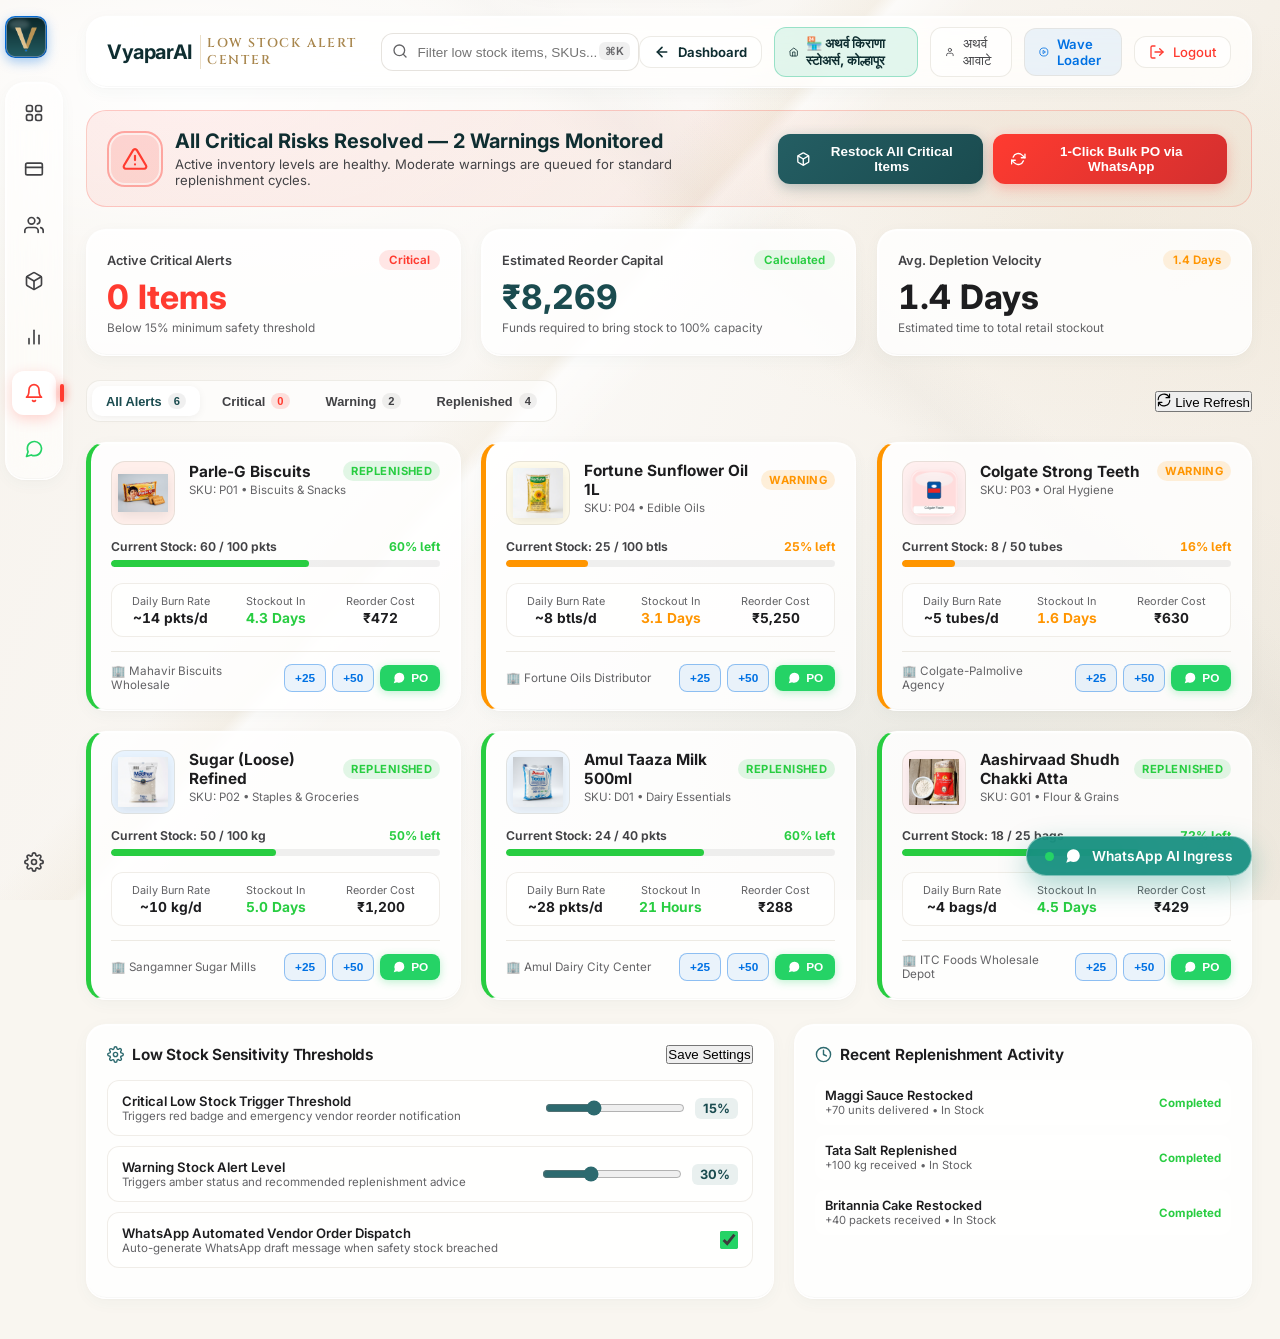
==== commit 2422f3eb: "feat(phase-1): complete 100% fullstack UI-to-backend synchronization, reactive WebSockets, and bug r" ====
--- a/frontend/alerts.html
+++ b/frontend/alerts.html
@@ -10,6 +10,9 @@
   <link rel="preconnect" href="https://fonts.gstatic.com" crossorigin />
   <link href="https://fonts.googleapis.com/css2?family=Cinzel:wght@500;600;700&family=Inter:wght@300;400;450;500;550;600;650;700&display=swap" rel="stylesheet" />
   <link rel="stylesheet" href="assets/calacatta-theme.css" />
+  <link rel="stylesheet" href="assets/godly-loader.css" />
+  <script src="assets/vyapar-core.js"></script>
+  <script src="assets/godly-loader.js"></script>
 
   <style>
     /* ==========================================================================
@@ -725,7 +728,15 @@
         </div>
 
         <div class="alerts-hero-actions">
-          <button class="btn-bulk-restock" onclick="handleBulkRestock()">
+          <button class="btn-bulk-restock" id="btnRestockAllCritical" onclick="handleRestockAllCritical()" style="background: linear-gradient(135deg, var(--emerald-700) 0%, var(--emerald-800) 100%); box-shadow: 0 4px 14px rgba(26, 75, 79, 0.3);">
+            <svg width="16" height="16" viewBox="0 0 24 24" fill="none" stroke="currentColor" stroke-width="2.2" stroke-linecap="round" stroke-linejoin="round">
+              <path d="M21 16V8a2 2 0 0 0-1-1.73l-7-4a2 2 0 0 0-2 0l-7 4A2 2 0 0 0 3 8v8a2 2 0 0 0 1 1.73l7 4a2 2 0 0 0 2 0l7-4A2 2 0 0 0 21 16z"></path>
+              <polyline points="3.27 6.96 12 12.01 20.73 6.96"></polyline>
+              <line x1="12" y1="22.08" x2="12" y2="12"></line>
+            </svg>
+            Restock All Critical Items
+          </button>
+          <button class="btn-bulk-restock" id="btnBulkWhatsAppPO" onclick="triggerBulkPO()">
             <svg width="16" height="16" viewBox="0 0 24 24" fill="none" stroke="currentColor" stroke-width="2.2" stroke-linecap="round" stroke-linejoin="round">
               <polyline points="23 4 23 10 17 10"></polyline>
               <polyline points="1 20 1 14 7 14"></polyline>
@@ -1302,10 +1313,62 @@
     <span id="appleToastMessage">Alert updated successfully</span>
   </div>
 
+  <!-- WhatsApp PO Preview Modal -->
+  <div class="wa-po-modal-backdrop" id="waPoModalBackdrop" onclick="closePoModalOnBackdrop(event)">
+    <div class="wa-po-modal-card" onclick="event.stopPropagation()">
+      <div style="display: flex; align-items: center; justify-content: space-between; margin-bottom: 14px;">
+        <div style="display: flex; align-items: center; gap: 10px;">
+          <div style="width: 38px; height: 38px; border-radius: 12px; background: rgba(37, 211, 102, 0.15); color: #25d366; display: flex; align-items: center; justify-content: center; flex-shrink: 0;">
+            <svg width="22" height="22" viewBox="0 0 24 24" fill="currentColor">
+              <path d="M21 11.5a8.38 8.38 0 0 1-.9 3.8 8.5 8.5 0 0 1-7.6 4.7 8.38 8.38 0 0 1-3.8-.9L3 21l1.9-5.7a8.38 8.38 0 0 1-.9-3.8 8.5 8.5 0 0 1 4.7-7.6 8.38 8.38 0 0 1 3.8-.9h.5a8.48 8.48 0 0 1 8 8v.5z"></path>
+            </svg>
+          </div>
+          <div>
+            <div style="font-size: 1.05rem; font-weight: 700; color: var(--emerald-900);">WhatsApp Purchase Order</div>
+            <div id="waPoModalSupplier" style="font-size: 0.74rem; color: var(--text-secondary); margin-top: 2px;">Supplier Name • Phone</div>
+          </div>
+        </div>
+        <button onclick="closePoModal()" style="background: transparent; border: none; font-size: 1.25rem; cursor: pointer; color: var(--text-tertiary); padding: 4px;" title="Close Modal">✕</button>
+      </div>
+
+      <div style="font-size: 0.72rem; font-weight: 650; text-transform: uppercase; letter-spacing: 0.05em; color: var(--text-tertiary); margin-bottom: 5px;">Direct wa.me Order Link</div>
+      <div class="wa-po-url-box" id="waPoModalUrl">https://wa.me/...</div>
+
+      <div style="font-size: 0.72rem; font-weight: 650; text-transform: uppercase; letter-spacing: 0.05em; color: var(--text-tertiary); margin-bottom: 5px;">Generated PO Message Body</div>
+      <div class="wa-po-msg-box" id="waPoModalMsg">PO Message details...</div>
+
+      <div style="display: flex; align-items: center; justify-content: flex-end; gap: 10px;">
+        <button type="button" class="nav-pill-btn" onclick="copyPoUrl()" style="padding: 8px 14px; font-size: 0.82rem; font-weight: 600;">
+          <svg width="14" height="14" viewBox="0 0 24 24" fill="none" stroke="currentColor" stroke-width="2" stroke-linecap="round" stroke-linejoin="round">
+            <rect x="9" y="9" width="13" height="13" rx="2" ry="2"></rect>
+            <path d="M5 15H4a2 2 0 0 1-2-2V4a2 2 0 0 1 2-2h9a2 2 0 0 1 2 2v1"></path>
+          </svg>
+          Copy Link
+        </button>
+        <a id="waPoLaunchBtn" href="#" target="_blank" class="btn-bulk-restock" style="text-decoration: none; padding: 8px 16px; font-size: 0.82rem; background: linear-gradient(135deg, #25d366 0%, #128c7e 100%); box-shadow: 0 4px 12px rgba(37, 211, 102, 0.35);">
+          <svg width="14" height="14" viewBox="0 0 24 24" fill="currentColor">
+            <path d="M21 11.5a8.38 8.38 0 0 1-.9 3.8 8.5 8.5 0 0 1-7.6 4.7 8.38 8.38 0 0 1-3.8-.9L3 21l1.9-5.7a8.38 8.38 0 0 1-.9-3.8 8.5 8.5 0 0 1 4.7-7.6 8.38 8.38 0 0 1 3.8-.9h.5a8.48 8.48 0 0 1 8 8v.5z"></path>
+          </svg>
+          Open in WhatsApp
+        </a>
+      </div>
+    </div>
+  </div>
+
     <!-- Interactive Alert Actions, Dynamic Thresholds & WhatsApp PO Script -->
   <script>
     // Singleton INR Number Formatter
     const inrFormatter = new Intl.NumberFormat('en-IN');
+
+    // Master SKU Mapping to Real Store Catalog
+    const SKU_MAPPING = {
+      parleg: 'FMCG-PARLE-100G',
+      sunfloweroil: 'OIL-FORT-1L',
+      colgate: 'FMCG-COLG-100G',
+      sugar: 'GROC-SUG-001',
+      amulmilk: 'DAIRY-AMUL-500M',
+      atta: 'GROC-ATTA-5K'
+    };
 
     // Master Product Catalog & Real-Time Alert State
     const alertProducts = [
@@ -1452,7 +1515,7 @@
     }
 
     // Real-Time Quick Stock Increment (+25, +50)
-    function handleQuickAdd(productId, qty) {
+    async function handleQuickAdd(productId, qty) {
       playHaptic(240);
       const prod = alertProducts.find(p => p.id === productId);
       if (!prod) return;
@@ -1463,9 +1526,18 @@
       updateProductCardDOM(prod);
       updateSensitivityThresholds(false);
 
+      const sku = SKU_MAPPING[productId] || prod.sku;
+      if (window.VyaparCore && typeof window.VyaparCore.addStock === 'function') {
+        try {
+          await window.VyaparCore.addStock(sku, qty, 'Alert Quick Add');
+        } catch (err) {
+          console.warn('[VyaparAI] VyaparCore.addStock error:', err);
+        }
+      }
+
       const pct = Math.round((prod.currentStock / prod.safeStock) * 100);
       const days = (prod.currentStock / prod.burnRate).toFixed(1);
-      showAppleToast(`+${qty} ${prod.unit} added to ${prod.name}! Stock: ${prod.currentStock}/${prod.safeStock} (${days} Days remaining)`);
+      showAppleToast(`+${qty} ${prod.unit} added to ${prod.name}! [${sku}] Stock: ${prod.currentStock}/${prod.safeStock} (${days} Days remaining)`);
     }
 
     // Helper: Update a single product card's DOM
@@ -1783,6 +1855,71 @@
       if (e.target.id === 'waPoModalBackdrop') closePoModal();
     }
 
+    // Godly Wave Loading Screen Trigger
+    function triggerGodlyWaveLoader() {
+      playHaptic(200);
+      if (typeof window.triggerGodlyWaveLoader === 'function') {
+        window.triggerGodlyWaveLoader(2500, 'Calibrating Real-Time Inventory & Low-Stock Breaches...');
+      } else {
+        console.warn('Godly Wave Loader not yet ready');
+      }
+    }
+
+    // 1-Click WhatsApp Bulk PO Trigger
+    function triggerBulkPO() {
+      handleBulkRestock();
+    }
+    window.triggerBulkPO = triggerBulkPO;
+
+    // Batch Stock Restock for all Critical Items via VyaparCore
+    async function handleRestockAllCritical() {
+      playHaptic(260);
+      const critItems = alertProducts.filter(p => {
+        const pct = Math.round((p.currentStock / p.safeStock) * 100);
+        return pct <= criticalThreshold;
+      });
+
+      const targets = critItems.length > 0 ? critItems : alertProducts;
+      let totalAdded = 0;
+
+      for (const p of targets) {
+        const needed = Math.max(p.defaultOrderQty, p.safeStock - p.currentStock);
+        p.currentStock += needed;
+        totalAdded += needed;
+        updateProductCardDOM(p);
+
+        const sku = SKU_MAPPING[p.id] || p.sku;
+        if (window.VyaparCore && typeof window.VyaparCore.addStock === 'function') {
+          try {
+            await window.VyaparCore.addStock(sku, needed, 'Alert Bulk Critical Restock');
+          } catch (e) {
+            console.warn('[VyaparAI] VyaparCore bulk stock add error:', sku, e);
+          }
+        }
+      }
+
+      updateSensitivityThresholds(true);
+      showAppleToast(`✅ Restocked ${targets.length} critical items (+${totalAdded} units total) in VyaparAI!`);
+    }
+    window.handleRestockAllCritical = handleRestockAllCritical;
+
+    // Sync active stock levels from VyaparCore if available
+    function syncFromVyaparCore() {
+      if (!window.VyaparCore || typeof window.VyaparCore.getSKUs !== 'function') return;
+      const coreSkus = window.VyaparCore.getSKUs();
+      if (!Array.isArray(coreSkus) || coreSkus.length === 0) return;
+
+      alertProducts.forEach(prod => {
+        const mappedSku = SKU_MAPPING[prod.id];
+        if (mappedSku) {
+          const item = coreSkus.find(s => s.sku === mappedSku);
+          if (item && typeof item.stock === 'number') {
+            prod.currentStock = Math.round(item.stock);
+          }
+        }
+      });
+    }
+
     // Single Store Invariant: strictly locked to Atharva Kirana Stores
     const ACTIVE_STORE = {
       vendor_id: "DEMO_KIRANA_KOP",
@@ -1798,6 +1935,7 @@
 
     // Initialize all metrics & DOM on load
     document.addEventListener('DOMContentLoaded', () => {
+      syncFromVyaparCore();
       updateSensitivityThresholds(false);
     });
   </script>
--- a/frontend/assets/godly-loader.css
+++ b/frontend/assets/godly-loader.css
@@ -0,0 +1,270 @@
+/* ==========================================================================
+   VyaparAI Godly Concentric Wave Loading Screen Styles
+   Apple Blue rgba(0, 113, 227, 0.6) & Florentine Gold rgba(201, 169, 110, 0.4)
+   60 FPS GPU-Accelerated Keyframes • 4 Concentric Pulsing Rings
+   ========================================================================== */
+
+.godly-loader-screen {
+  position: fixed;
+  inset: 0;
+  z-index: 99999;
+  background: rgba(249, 246, 240, 0.94);
+  backdrop-filter: blur(36px) saturate(190%) contrast(102%);
+  -webkit-backdrop-filter: blur(36px) saturate(190%) contrast(102%);
+  display: flex;
+  align-items: center;
+  justify-content: center;
+  opacity: 0;
+  pointer-events: none;
+  transition: opacity 0.45s cubic-bezier(0.16, 1, 0.3, 1);
+  overflow: hidden;
+  cursor: pointer;
+}
+
+.godly-loader-screen.active {
+  opacity: 1;
+  pointer-events: auto;
+}
+
+/* Central Stage Container */
+.logo-wave-stage {
+  display: flex;
+  flex-direction: column;
+  align-items: center;
+  justify-content: center;
+  position: relative;
+  z-index: 10;
+  cursor: default;
+}
+
+/* Ambient Radial Halo Behind Logo */
+.wave-ambient-halo {
+  position: absolute;
+  width: 240px;
+  height: 240px;
+  border-radius: 50%;
+  background: radial-gradient(
+    circle, 
+    rgba(0, 113, 227, 0.32) 0%, 
+    rgba(201, 169, 110, 0.24) 40%, 
+    rgba(0, 113, 227, 0.08) 65%, 
+    transparent 80%
+  );
+  filter: blur(16px);
+  pointer-events: none;
+  z-index: 2;
+  animation: haloBreath 3.2s ease-in-out infinite alternate;
+  will-change: transform, opacity;
+  transform: translateZ(0);
+}
+
+@keyframes haloBreath {
+  0% { transform: scale(0.9) translateZ(0); opacity: 0.7; }
+  100% { transform: scale(1.25) translateZ(0); opacity: 1; }
+}
+
+/* Concentric Expanding Ripple Waves with Dual-Tone Glow */
+.wave-rings-container {
+  position: absolute;
+  width: 120px;
+  height: 120px;
+  display: flex;
+  align-items: center;
+  justify-content: center;
+  pointer-events: none;
+  z-index: 3;
+}
+
+.wave-ring {
+  position: absolute;
+  width: 120px;
+  height: 120px;
+  border-radius: 50%;
+  opacity: 0;
+  transform: scale(0.65) translateZ(0);
+  transform-origin: center center;
+  animation: waveSpread 3.6s cubic-bezier(0.12, 0.8, 0.24, 1) infinite;
+  will-change: transform, opacity;
+  pointer-events: none;
+}
+
+.wave-ring.wave-1 {
+  animation-delay: 0s;
+  border: 2px solid rgba(0, 113, 227, 0.85);
+  box-shadow: 
+    0 0 28px rgba(0, 113, 227, 0.6),
+    0 0 55px rgba(201, 169, 110, 0.4),
+    inset 0 0 18px rgba(0, 113, 227, 0.35);
+}
+
+.wave-ring.wave-2 {
+  animation-delay: 0.9s;
+  border: 2px solid rgba(201, 169, 110, 0.85);
+  box-shadow: 
+    0 0 35px rgba(201, 169, 110, 0.45),
+    0 0 70px rgba(0, 113, 227, 0.5),
+    inset 0 0 22px rgba(201, 169, 110, 0.35);
+}
+
+.wave-ring.wave-3 {
+  animation-delay: 1.8s;
+  border: 2px solid rgba(0, 113, 227, 0.75);
+  box-shadow: 
+    0 0 45px rgba(0, 113, 227, 0.6),
+    0 0 90px rgba(201, 169, 110, 0.4),
+    inset 0 0 26px rgba(0, 113, 227, 0.3);
+}
+
+.wave-ring.wave-4 {
+  animation-delay: 2.7s;
+  border: 2px solid rgba(201, 169, 110, 0.8);
+  box-shadow: 
+    0 0 58px rgba(201, 169, 110, 0.4),
+    0 0 110px rgba(0, 113, 227, 0.55),
+    inset 0 0 32px rgba(201, 169, 110, 0.25);
+}
+
+@keyframes waveSpread {
+  0% {
+    transform: scale(0.65) translateZ(0);
+    opacity: 0.95;
+  }
+  25% {
+    opacity: 0.82;
+  }
+  60% {
+    opacity: 0.42;
+  }
+  100% {
+    transform: scale(30) translateZ(0);
+    opacity: 0;
+  }
+}
+
+/* Central 3D Floating Logo Card */
+.central-logo-card {
+  width: 104px;
+  height: 104px;
+  border-radius: 26px;
+  position: relative;
+  display: flex;
+  align-items: center;
+  justify-content: center;
+  background: transparent;
+  z-index: 5;
+  animation: logoBreathing 2.8s ease-in-out infinite alternate;
+  will-change: transform;
+  transform: translateZ(0);
+}
+
+.central-logo-img {
+  width: 100%;
+  height: 100%;
+  border-radius: 26px;
+  object-fit: cover;
+  box-shadow: 
+    0 16px 42px rgba(0, 113, 227, 0.4),
+    0 6px 20px rgba(201, 169, 110, 0.32),
+    0 2px 8px rgba(0, 0, 0, 0.12),
+    inset 0 1px 2px rgba(255, 255, 255, 0.95);
+  border: 1.5px solid rgba(255, 255, 255, 0.85);
+}
+
+@keyframes logoBreathing {
+  0% { transform: translateY(0px) scale(1) translateZ(0); }
+  100% { transform: translateY(-8px) scale(1.05) translateZ(0); }
+}
+
+/* Status Text Block */
+.loader-status-block {
+  margin-top: 36px;
+  text-align: center;
+  display: flex;
+  flex-direction: column;
+  align-items: center;
+  gap: 10px;
+  z-index: 5;
+}
+
+.loader-brand-title {
+  font-size: 1.25rem;
+  font-weight: 700;
+  color: #134e4a;
+  letter-spacing: -0.015em;
+  display: flex;
+  align-items: center;
+  gap: 8px;
+}
+
+.loader-brand-title span.luxury-tag {
+  font-family: 'Cinzel', serif;
+  font-size: 0.76rem;
+  letter-spacing: 0.12em;
+  color: #b58900;
+  font-weight: 600;
+  text-transform: uppercase;
+  padding-left: 6px;
+  border-left: 1px solid rgba(201, 169, 110, 0.4);
+}
+
+.loader-dynamic-phrase {
+  font-size: 0.86rem;
+  font-weight: 550;
+  color: #059669;
+  min-height: 22px;
+  transition: all 0.24s ease;
+}
+
+.loader-progress-track {
+  width: 240px;
+  height: 4px;
+  border-radius: 9999px;
+  background: rgba(0, 0, 0, 0.08);
+  overflow: hidden;
+  margin-top: 6px;
+  box-shadow: inset 0 1px 2px rgba(0, 0, 0, 0.06);
+}
+
+.loader-progress-bar {
+  height: 100%;
+  width: 0%;
+  border-radius: 9999px;
+  background: linear-gradient(90deg, #0071e3 0%, #c9a96e 50%, #25d366 100%);
+  transition: width 0.35s cubic-bezier(0.16, 1, 0.3, 1);
+}
+
+/* Floating Preview Controls Bar */
+.godly-preview-controls-bar {
+  position: absolute;
+  top: 24px;
+  right: 24px;
+  display: flex;
+  align-items: center;
+  gap: 10px;
+  z-index: 100;
+}
+
+.godly-preview-pill-btn {
+  display: inline-flex;
+  align-items: center;
+  gap: 6px;
+  padding: 8px 16px;
+  border-radius: 9999px;
+  background: rgba(255, 255, 255, 0.88);
+  backdrop-filter: blur(12px);
+  -webkit-backdrop-filter: blur(12px);
+  border: 1px solid rgba(201, 169, 110, 0.4);
+  color: #134e4a;
+  font-size: 0.8rem;
+  font-weight: 600;
+  cursor: pointer;
+  box-shadow: 0 4px 12px rgba(0, 0, 0, 0.08);
+  transition: all 0.2s cubic-bezier(0.16, 1, 0.3, 1);
+}
+
+.godly-preview-pill-btn:hover {
+  background: #ffffff;
+  transform: translateY(-1px);
+  box-shadow: 0 6px 16px rgba(0, 0, 0, 0.12);
+  border-color: rgba(0, 113, 227, 0.5);
+}
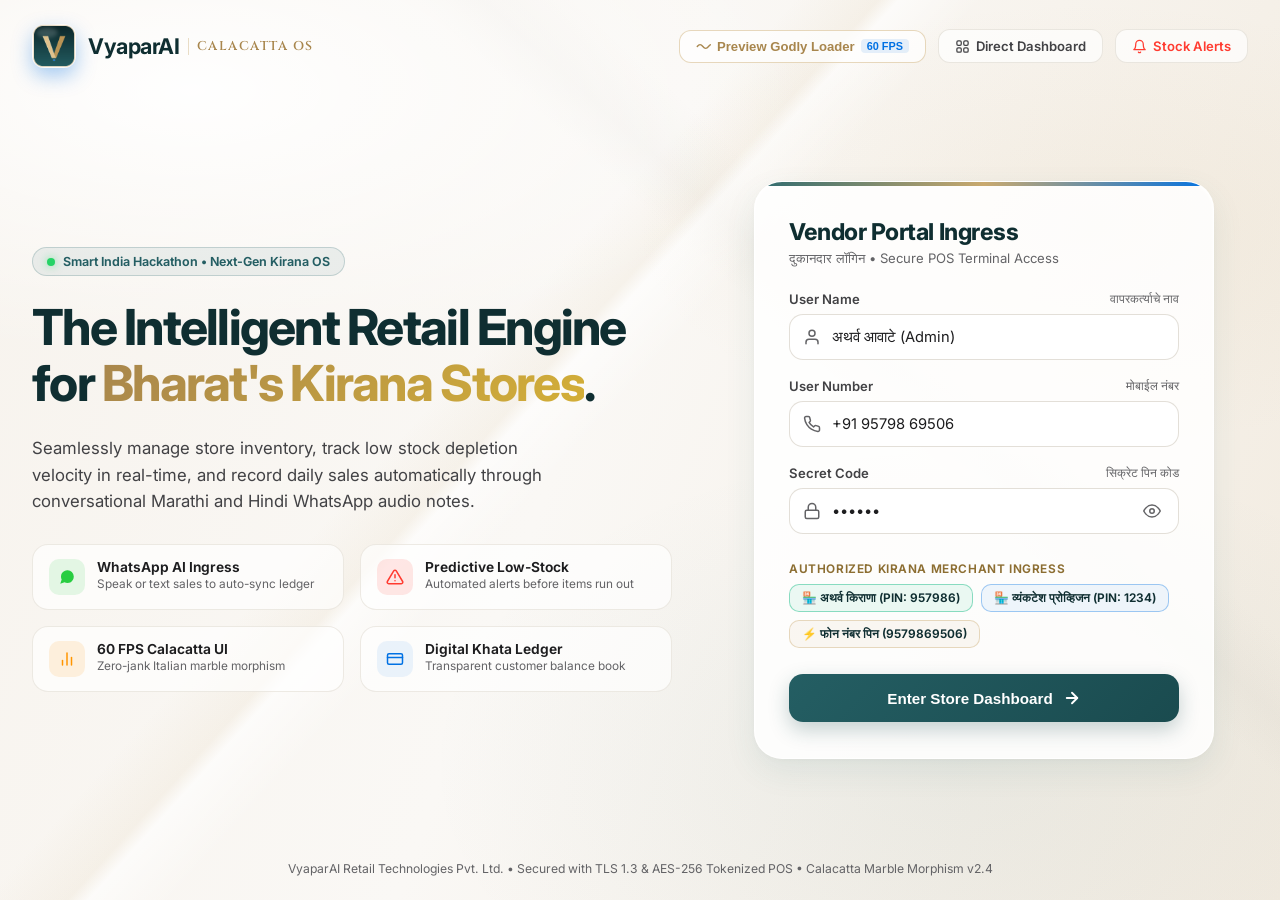
==== commit 3efe7a6e: "fix(phase-1): fix login entrypoint, auth guards, milk packshot, dynamic stock overview, and yaadi qu" ====
--- a/frontend/alerts.html
+++ b/frontend/alerts.html
@@ -4,6 +4,13 @@
   <meta charset="UTF-8" />
   <meta name="viewport" content="width=device-width, initial-scale=1.0, maximum-scale=1.0, user-scalable=no" />
   <title>VyaparAI — Low Stock Alerts & Vendor Replenishment</title>
+
+  <!-- VyaparAI Authentication Guard -->
+  <script>
+    if (!localStorage.getItem('vyaparai_auth_user')) {
+      window.location.replace('login.html');
+    }
+  </script>
   
   <!-- Apple Typography: SF Pro / Inter font stack -->
   <link rel="preconnect" href="https://fonts.googleapis.com" />
@@ -564,11 +571,11 @@
     <!-- 1. Apple macOS Dock-Style Sidebar Rail -->
     <aside class="apple-dock-rail">
       <div class="dock-top-cluster">
-        <img src="assets/logo.png" alt="VyaparAI Logo" class="dock-brand-logo" style="object-fit: cover; border-radius: 10px;" title="VyaparAI Enterprise" onclick="window.location.href='index.html'" />
+        <div class="dock-brand-logo" title="VyaparAI Enterprise" onclick="window.location.href='index.html'">V</div>
         
         <nav class="dock-items-group">
-          <!-- 1. Dashboard -->
-          <button class="dock-btn" title="Dashboard" onclick="window.location.href='index.html'">
+          <!-- 1. Home / Dashboard -->
+          <button class="dock-btn" title="Dashboard (मुख्यपृष्ठ)" onclick="window.location.href='index.html'">
             <svg viewBox="0 0 24 24" fill="none" stroke="currentColor" stroke-width="2" stroke-linecap="round" stroke-linejoin="round">
               <rect x="3" y="3" width="7" height="7" rx="2"></rect>
               <rect x="14" y="3" width="7" height="7" rx="2"></rect>
@@ -577,16 +584,25 @@
             </svg>
           </button>
 
-          <!-- 2. Sales & Transactions -->
-          <button class="dock-btn" title="Sales & Ledger" onclick="window.location.href='sales.html'">
+          <!-- 2. Inventory Register -->
+          <button class="dock-btn" title="Inventory Stock (स्टॉक नोंद)" onclick="window.location.href='inventory.html'">
+            <svg viewBox="0 0 24 24" fill="none" stroke="currentColor" stroke-width="2" stroke-linecap="round" stroke-linejoin="round">
+              <path d="M21 16V8a2 2 0 0 0-1-1.73l-7-4a2 2 0 0 0-2 0l-7 4A2 2 0 0 0 3 8v8a2 2 0 0 0 1 1.73l7 4a2 2 0 0 0 2 0l7-4A2 2 0 0 0 21 16z"></path>
+              <polyline points="3.27 6.96 12 12.01 20.73 6.96"></polyline>
+              <line x1="12" y1="22.08" x2="12" y2="12"></line>
+            </svg>
+          </button>
+
+          <!-- 3. Sales & Transactions -->
+          <button class="dock-btn" title="Sales & Ledger (विक्री खतावणी)" onclick="window.location.href='sales.html'">
             <svg viewBox="0 0 24 24" fill="none" stroke="currentColor" stroke-width="2" stroke-linecap="round" stroke-linejoin="round">
               <rect x="2" y="5" width="20" height="14" rx="2"></rect>
               <line x1="2" y1="10" x2="22" y2="10"></line>
             </svg>
           </button>
 
-          <!-- 3. Customers / Khata -->
-          <button class="dock-btn" title="Customers & Khata" onclick="window.location.href='customers.html'">
+          <!-- 4. Customers & Khata -->
+          <button class="dock-btn" title="Customers & Khata (खाते नोंद)" onclick="window.location.href='khata.html'">
             <svg viewBox="0 0 24 24" fill="none" stroke="currentColor" stroke-width="2" stroke-linecap="round" stroke-linejoin="round">
               <path d="M17 21v-2a4 4 0 0 0-4-4H5a4 4 0 0 0-4 4v2"></path>
               <circle cx="9" cy="7" r="4"></circle>
@@ -595,17 +611,16 @@
             </svg>
           </button>
 
-          <!-- 4. Inventory Register -->
-          <button class="dock-btn" title="Inventory Stock" onclick="window.location.href='inventory.html'">
+          <!-- 5. Low Stock Alerts (Active) -->
+          <button class="dock-btn active" title="Low Stock Alerts (साठा सूचना)" onclick="window.location.href='alerts.html'" style="color: var(--apple-coral);">
             <svg viewBox="0 0 24 24" fill="none" stroke="currentColor" stroke-width="2" stroke-linecap="round" stroke-linejoin="round">
-              <path d="M21 16V8a2 2 0 0 0-1-1.73l-7-4a2 2 0 0 0-2 0l-7 4A2 2 0 0 0 3 8v8a2 2 0 0 0 1 1.73l7 4a2 2 0 0 0 2 0l7-4A2 2 0 0 0 21 16z"></path>
-              <polyline points="3.27 6.96 12 12.01 20.73 6.96"></polyline>
-              <line x1="12" y1="22.08" x2="12" y2="12"></line>
+              <path d="M18 8A6 6 0 0 0 6 8c0 7-3 9-3 9h18s-3-2-3-9"></path>
+              <path d="M13.73 21a2 2 0 0 1-3.46 0"></path>
             </svg>
           </button>
 
-          <!-- 5. Analytics & Reports -->
-          <button class="dock-btn" title="Analytics & SIH Reports" onclick="window.location.href='analytics.html'">
+          <!-- 6. Analytics & SIH Reports -->
+          <button class="dock-btn" title="Analytics & SIH Reports (विश्लेषण)" onclick="window.location.href='analytics.html'">
             <svg viewBox="0 0 24 24" fill="none" stroke="currentColor" stroke-width="2" stroke-linecap="round" stroke-linejoin="round">
               <line x1="18" y1="20" x2="18" y2="10"></line>
               <line x1="12" y1="20" x2="12" y2="4"></line>
@@ -613,15 +628,7 @@
             </svg>
           </button>
 
-          <!-- 6. Alerts & Notifications (Active Subpage) -->
-          <button class="dock-btn active" title="Low Stock Alerts" onclick="window.location.href='alerts.html'" style="color: var(--apple-coral);">
-            <svg viewBox="0 0 24 24" fill="none" stroke="currentColor" stroke-width="2" stroke-linecap="round" stroke-linejoin="round">
-              <path d="M18 8A6 6 0 0 0 6 8c0 7-3 9-3 9h18s-3-2-3-9"></path>
-              <path d="M13.73 21a2 2 0 0 1-3.46 0"></path>
-            </svg>
-          </button>
-
-          <!-- 7. WhatsApp Simulation Trigger -->
+          <!-- WhatsApp Simulation Trigger -->
           <button class="dock-btn" title="WhatsApp AI Ingress" onclick="toggleWhatsAppDrawer()" style="color: #25d366;">
             <svg viewBox="0 0 24 24" fill="none" stroke="currentColor" stroke-width="2" stroke-linecap="round" stroke-linejoin="round">
               <path d="M21 11.5a8.38 8.38 0 0 1-.9 3.8 8.5 8.5 0 0 1-7.6 4.7 8.38 8.38 0 0 1-3.8-.9L3 21l1.9-5.7a8.38 8.38 0 0 1-.9-3.8 8.5 8.5 0 0 1 4.7-7.6 8.38 8.38 0 0 1 3.8-.9h.5a8.48 8.48 0 0 1 8 8v.5z"></path>
@@ -631,10 +638,20 @@
       </div>
 
       <div class="dock-bottom-cluster">
-        <button class="dock-btn" title="Settings" onclick="window.location.href='settings.html'">
+        <!-- 7. Settings -->
+        <button class="dock-btn" title="Settings (सेटिंग्ज)" onclick="window.location.href='settings.html'">
           <svg viewBox="0 0 24 24" fill="none" stroke="currentColor" stroke-width="2" stroke-linecap="round" stroke-linejoin="round">
             <circle cx="12" cy="12" r="3"></circle>
             <path d="M19.4 15a1.65 1.65 0 0 0 .33 1.82l.06.06a2 2 0 0 1 0 2.83 2 2 0 0 1-2.83 0l-.06-.06a1.65 1.65 0 0 0-1.82-.33 1.65 1.65 0 0 0-1 1.51V21a2 2 0 0 1-2 2 2 2 0 0 1-2-2v-.09A1.65 1.65 0 0 0 9 19.4a1.65 1.65 0 0 0-1.82.33l-.06.06a2 2 0 0 1-2.83 0 2 2 0 0 1 0-2.83l.06-.06a1.65 1.65 0 0 0 .33-1.82 1.65 1.65 0 0 0-1.51-1H3a2 2 0 0 1-2-2 2 2 0 0 1 2-2h.09A1.65 1.65 0 0 0 4.6 9a1.65 1.65 0 0 0-.33-1.82l-.06-.06a2 2 0 0 1 0-2.83 2 2 0 0 1 2.83 0l.06.06a1.65 1.65 0 0 0 1.82.33H9a1.65 1.65 0 0 0 1-1.51V3a2 2 0 0 1 2-2 2 2 0 0 1 2 2v.09a1.65 1.65 0 0 0 1 1.51 1.65 1.65 0 0 0 1.82-.33l.06-.06a2 2 0 0 1 2.83 0 2 2 0 0 1 0 2.83l-.06.06a1.65 1.65 0 0 0-.33 1.82V9a1.65 1.65 0 0 0 1.51 1H21a2 2 0 0 1 2 2 2 2 0 0 1-2 2h-.09a1.65 1.65 0 0 0-1.51 1z"></path>
+          </svg>
+        </button>
+
+        <!-- 8. Logout -->
+        <button class="dock-btn" title="Logout (बाहेर पडा 🚪)" onclick="localStorage.removeItem('vyaparai_auth_user'); localStorage.removeItem('vyaparai_auth_token'); sessionStorage.removeItem('just_logged_in'); window.location.href='login.html';" style="color: var(--apple-coral);">
+          <svg viewBox="0 0 24 24" fill="none" stroke="currentColor" stroke-width="2" stroke-linecap="round" stroke-linejoin="round">
+            <path d="M9 21H5a2 2 0 0 1-2-2V5a2 2 0 0 1 2-2h4"></path>
+            <polyline points="16 17 21 12 16 7"></polyline>
+            <line x1="21" y1="12" x2="9" y2="12"></line>
           </svg>
         </button>
       </div>
@@ -681,32 +698,32 @@
             <span id="currentDukaanName">🏪 अथर्व किराणा स्टोअर्स, कोल्हापूर</span>
           </div>
 
-          <!-- Admin Pill -->
-          <div class="header-pill-item" onclick="showAppleToast('Admin: अथर्व आवाटे (+91 95798 69506)')">
-            <svg viewBox="0 0 24 24" fill="none" stroke="currentColor" stroke-width="2" stroke-linecap="round" stroke-linejoin="round">
+          <!-- Authenticated Merchant Session Pill -->
+          <div class="header-pill-item merchant-user-pill" id="headerMerchantPill" onclick="showAppleToast('अधिकृत व्यापारी: ' + (document.getElementById('headerMerchantName')?.textContent || 'अथर्व आवटे'))" title="Authenticated Kirana Merchant" style="font-weight: 600; cursor: pointer;">
+            <svg viewBox="0 0 24 24" fill="none" stroke="currentColor" stroke-width="2" stroke-linecap="round" stroke-linejoin="round" style="width: 14px; height: 14px; color: var(--emerald-600);">
               <circle cx="12" cy="7" r="4"></circle>
               <path d="M20 21v-2a4 4 0 0 0-4-4H8a4 4 0 0 0-4 4v2"></path>
             </svg>
-            <span>अथर्व आवाटे</span>
+            <span id="headerMerchantName">अथर्व आवटे (DEMO_KIRANA_KOP)</span>
           </div>
 
           <!-- Wave Loader Preview -->
-          <div class="header-pill-item" onclick="triggerGodlyWaveLoader()" style="background: rgba(0, 113, 227, 0.08); color: var(--apple-blue); font-weight: 600;" title="Experience the Godly Wave Loading Screen (Shortcut: ⌘L / Ctrl+L)">
+          <div class="header-pill-item" onclick="triggerGodlyWaveLoader()" style="background: rgba(0, 113, 227, 0.08); color: var(--apple-blue); font-weight: 600; cursor: pointer;" title="Experience the Godly Wave Loading Screen (Shortcut: ⌘L / Ctrl+L)">
             <svg width="14" height="14" viewBox="0 0 24 24" fill="none" stroke="currentColor" stroke-width="2">
-              <circle cx="12" cy="12" r="10"></circle>
-              <polygon points="10 8 16 12 10 16 10 8"></polygon>
+              <polygon points="13 2 3 14 12 14 11 22 21 10 12 10 13 2"></polygon>
             </svg>
-            Wave Loader
-          </div>
-
-          <div class="header-pill-item" onclick="window.location.href='login.html'" style="color: var(--apple-coral);">
-            <svg viewBox="0 0 24 24" fill="none" stroke="currentColor" stroke-width="2" stroke-linecap="round" stroke-linejoin="round">
+            <span>⚡ Wave Loader</span>
+          </div>
+
+          <!-- Functional Header Logout Button -->
+          <button type="button" class="header-pill-item header-logout-btn" onclick="logoutMerchant()" title="Logout from VyaparAI / बाहेर पडा" style="cursor: pointer; color: var(--apple-coral); border: 1px solid rgba(255, 59, 48, 0.28); background: rgba(255, 59, 48, 0.06); font-weight: 600; display: inline-flex; align-items: center; gap: 6px;">
+            <svg width="14" height="14" viewBox="0 0 24 24" fill="none" stroke="currentColor" stroke-width="2" stroke-linecap="round" stroke-linejoin="round">
               <path d="M9 21H5a2 2 0 0 1-2-2V5a2 2 0 0 1 2-2h4"></path>
               <polyline points="16 17 21 12 16 7"></polyline>
               <line x1="21" y1="12" x2="9" y2="12"></line>
             </svg>
-            Logout
-          </div>
+            <span>बाहेर पडा 🚪</span>
+          </button>
         </div>
       </header>
 
@@ -812,7 +829,7 @@
           <div>
             <div class="alert-card-top">
               <div class="alert-card-thumb-wrap" style="background: rgba(255, 235, 230, 0.8);">
-                <img src="assets/products/parleg.jpg" onerror="this.onerror=null; this.src='assets/products/parle_g.jpg';" alt="Parle-G" class="alert-card-thumb" />
+                <img src="assets/products/parle_g.jpg" onerror="this.onerror=null; this.src='assets/products/placeholder.svg';" alt="Parle-G" class="alert-card-thumb" />
               </div>
               <div class="alert-card-info">
                 <div class="alert-card-name-row">
@@ -1355,8 +1372,49 @@
     </div>
   </div>
 
-    <!-- Interactive Alert Actions, Dynamic Thresholds & WhatsApp PO Script -->
   <script>
+    // Top-of-script Authentication Guard
+    if (!localStorage.getItem('vyaparai_auth_user')) {
+      window.location.replace('login.html');
+    }
+
+    function logoutMerchant() {
+      localStorage.removeItem('vyaparai_auth_user');
+      localStorage.removeItem('vyaparai_auth_token');
+      localStorage.removeItem('vyaparai_active_store');
+      sessionStorage.removeItem('just_logged_in');
+      window.location.replace('login.html');
+    }
+
+    function syncMerchantSessionUI() {
+      try {
+        const raw = localStorage.getItem('vyaparai_auth_user');
+        if (!raw) {
+          window.location.replace('login.html');
+          return;
+        }
+        const user = JSON.parse(raw);
+        const merchantName = user.name || 'अथर्व आवटे';
+        const vendorId = user.vendor_id || 'DEMO_KIRANA_KOP';
+        const storeName = user.store || 'अथर्व किराणा स्टोअर्स, कोल्हापूर';
+        const formattedLabel = `${merchantName} (${vendorId})`;
+
+        const nameEls = document.querySelectorAll('#headerMerchantName, .merchant-display-name');
+        nameEls.forEach(el => el.textContent = formattedLabel);
+
+        const storeEls = document.querySelectorAll('#currentDukaanName, .store-display-name');
+        storeEls.forEach(el => {
+          if (el.tagName === 'INPUT') {
+            el.value = storeName;
+          } else if (el.id === 'currentDukaanName') {
+            el.textContent = '🏪 ' + storeName;
+          }
+        });
+      } catch (e) {
+        console.error('Session sync error:', e);
+      }
+    }
+
     // Singleton INR Number Formatter
     const inrFormatter = new Intl.NumberFormat('en-IN');
 
@@ -1935,6 +1993,7 @@
 
     // Initialize all metrics & DOM on load
     document.addEventListener('DOMContentLoaded', () => {
+      syncMerchantSessionUI();
       syncFromVyaparCore();
       updateSensitivityThresholds(false);
     });
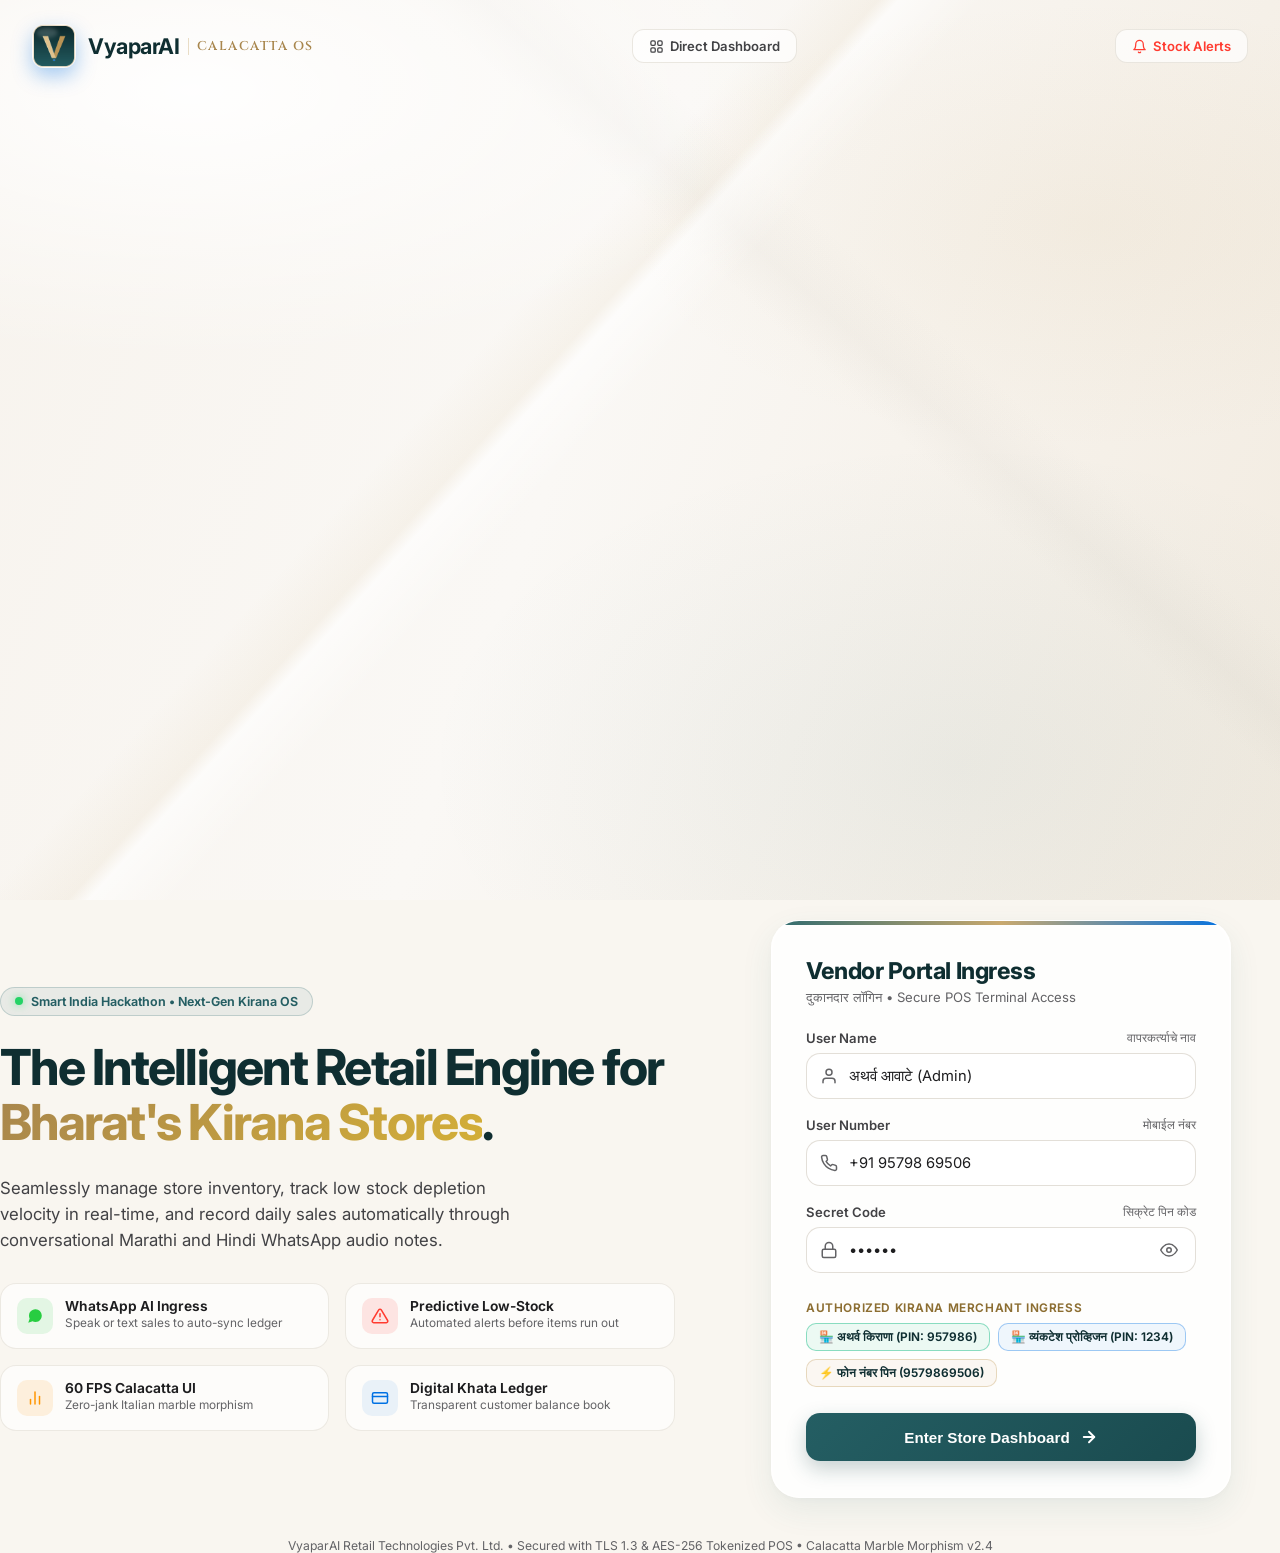
==== commit cf052717: "fix(phase-1): automatic wave loader transitions, persistent yaadi timer, left dock rail integrity, a" ====
--- a/frontend/alerts.html
+++ b/frontend/alerts.html
@@ -707,13 +707,6 @@
             <span id="headerMerchantName">अथर्व आवटे (DEMO_KIRANA_KOP)</span>
           </div>
 
-          <!-- Wave Loader Preview -->
-          <div class="header-pill-item" onclick="triggerGodlyWaveLoader()" style="background: rgba(0, 113, 227, 0.08); color: var(--apple-blue); font-weight: 600; cursor: pointer;" title="Experience the Godly Wave Loading Screen (Shortcut: ⌘L / Ctrl+L)">
-            <svg width="14" height="14" viewBox="0 0 24 24" fill="none" stroke="currentColor" stroke-width="2">
-              <polygon points="13 2 3 14 12 14 11 22 21 10 12 10 13 2"></polygon>
-            </svg>
-            <span>⚡ Wave Loader</span>
-          </div>
 
           <!-- Functional Header Logout Button -->
           <button type="button" class="header-pill-item header-logout-btn" onclick="logoutMerchant()" title="Logout from VyaparAI / बाहेर पडा" style="cursor: pointer; color: var(--apple-coral); border: 1px solid rgba(255, 59, 48, 0.28); background: rgba(255, 59, 48, 0.06); font-weight: 600; display: inline-flex; align-items: center; gap: 6px;">
--- a/frontend/assets/calacatta-theme.css
+++ b/frontend/assets/calacatta-theme.css
@@ -1196,7 +1196,8 @@
       transition: transform 0.4s var(--spring-snappy);
       pointer-events: none;
     }
-    .apple-toast.show {
+    .apple-toast.show,
+    .apple-toast.visible {
       transform: translate3d(-50%, 0, 0);
     }
     .toast-icon {
@@ -1226,4 +1227,19 @@
       .summary-metrics-trio { grid-template-columns: 1fr; }
       .apple-search-wrap { display: none; }
     }
+
+    /* Invariant: Apple Dock Rail is visible and fixed on the left side on all desktop/tablet viewports (>768px) */
+    @media (min-width: 769px) {
+      .apple-dock-rail {
+        display: flex !important;
+        position: sticky !important;
+        top: 0 !important;
+        height: 100vh !important;
+        width: 68px !important;
+        flex-shrink: 0 !important;
+        z-index: 40 !important;
+        visibility: visible !important;
+        opacity: 1 !important;
+      }
+    }
   
--- a/frontend/assets/godly-loader.css
+++ b/frontend/assets/godly-loader.css
@@ -8,7 +8,7 @@
   position: fixed;
   inset: 0;
   z-index: 99999;
-  background: rgba(249, 246, 240, 0.94);
+  background: rgba(249, 246, 240, 0.95);
   backdrop-filter: blur(36px) saturate(190%) contrast(102%);
   -webkit-backdrop-filter: blur(36px) saturate(190%) contrast(102%);
   display: flex;
@@ -16,7 +16,8 @@
   justify-content: center;
   opacity: 0;
   pointer-events: none;
-  transition: opacity 0.45s cubic-bezier(0.16, 1, 0.3, 1);
+  visibility: hidden;
+  transition: opacity 0.42s cubic-bezier(0.16, 1, 0.3, 1), visibility 0.42s;
   overflow: hidden;
   cursor: pointer;
 }
@@ -24,6 +25,7 @@
 .godly-loader-screen.active {
   opacity: 1;
   pointer-events: auto;
+  visibility: visible;
 }
 
 /* Central Stage Container */
@@ -83,7 +85,7 @@
   opacity: 0;
   transform: scale(0.65) translateZ(0);
   transform-origin: center center;
-  animation: waveSpread 3.6s cubic-bezier(0.12, 0.8, 0.24, 1) infinite;
+  animation: waveSpread 2.2s cubic-bezier(0.12, 0.8, 0.24, 1) infinite;
   will-change: transform, opacity;
   pointer-events: none;
 }
@@ -98,7 +100,7 @@
 }
 
 .wave-ring.wave-2 {
-  animation-delay: 0.9s;
+  animation-delay: 0.22s;
   border: 2px solid rgba(201, 169, 110, 0.85);
   box-shadow: 
     0 0 35px rgba(201, 169, 110, 0.45),
@@ -107,7 +109,7 @@
 }
 
 .wave-ring.wave-3 {
-  animation-delay: 1.8s;
+  animation-delay: 0.44s;
   border: 2px solid rgba(0, 113, 227, 0.75);
   box-shadow: 
     0 0 45px rgba(0, 113, 227, 0.6),
@@ -116,7 +118,7 @@
 }
 
 .wave-ring.wave-4 {
-  animation-delay: 2.7s;
+  animation-delay: 0.66s;
   border: 2px solid rgba(201, 169, 110, 0.8);
   box-shadow: 
     0 0 58px rgba(201, 169, 110, 0.4),
@@ -233,15 +235,20 @@
   transition: width 0.35s cubic-bezier(0.16, 1, 0.3, 1);
 }
 
-/* Floating Preview Controls Bar */
+/* Floating Preview Controls Bar (visible strictly in interactive preview mode) */
 .godly-preview-controls-bar {
   position: absolute;
   top: 24px;
   right: 24px;
-  display: flex;
+  display: none;
   align-items: center;
   gap: 10px;
   z-index: 100;
+}
+
+.godly-loader-screen.preview-mode .godly-preview-controls-bar,
+.godly-loader-screen.controls-visible .godly-preview-controls-bar {
+  display: flex;
 }
 
 .godly-preview-pill-btn {
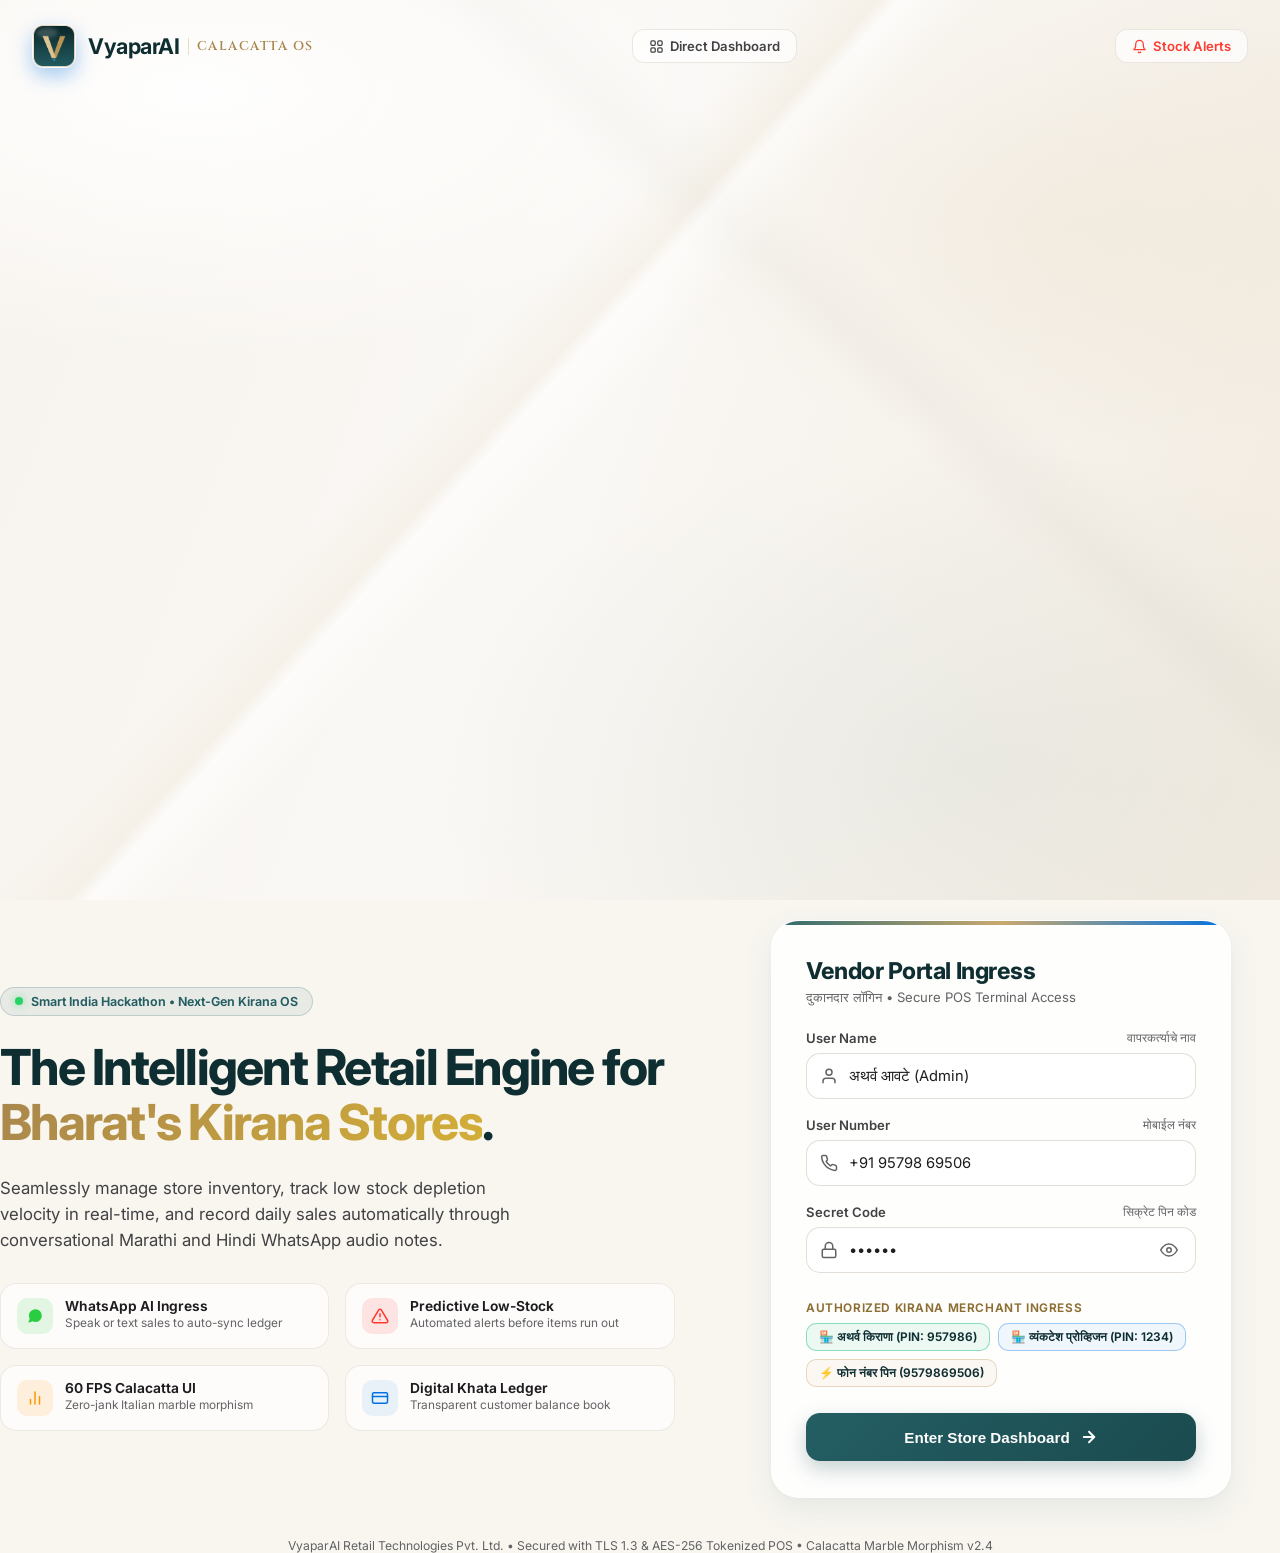
==== commit 9db1e0ad: "fix(stock-scroll): 100% full capacity stock replenishment, universal table scrolling, sticky headers" ====
--- a/frontend/alerts.html
+++ b/frontend/alerts.html
@@ -429,6 +429,13 @@
 
     /* Active indicator for dock rail */
     .apple-dock-rail {
+      position: sticky;
+      top: 0;
+      height: 100vh;
+      width: 68px;
+      flex-shrink: 0;
+      z-index: 40;
+      display: flex !important;
       overflow: visible !important;
     }
     .apple-dock-rail .dock-btn.active {
@@ -510,7 +517,22 @@
 
     /* Mobile Bottom Dock Navigation */
     @media (max-width: 768px) {
-      .apple-dock-rail { display: none !important; }
+      .apple-dock-rail {
+        display: flex !important;
+        position: sticky;
+        top: 0;
+        height: 100vh;
+        width: 68px;
+        flex-shrink: 0;
+        z-index: 40;
+      }
+      .dashboard-canvas {
+        width: calc(100% - 68px);
+        flex: 1;
+        min-width: 0;
+        padding: 12px;
+      }
+      .mobile-dock-bottom-bar { display: none !important; }
       .mobile-dock-bottom-bar {
         position: fixed;
         bottom: 0;
@@ -561,7 +583,64 @@
       .mobile-dock-bottom-bar { display: none !important; }
     }
 
-  </style>
+  
+    .header-right-cluster {
+      display: flex;
+      align-items: center;
+      gap: 10px;
+      flex-wrap: nowrap;
+      flex-shrink: 0;
+    }
+
+    .header-pill-item {
+      display: inline-flex;
+      align-items: center;
+      gap: 8px;
+      padding: 7px 13px;
+      border-radius: 12px;
+      background: rgba(255, 255, 255, 0.6);
+      border: 1px solid rgba(220, 215, 205, 0.5);
+      font-size: 0.82rem;
+      font-weight: 500;
+      color: var(--text-secondary);
+      cursor: pointer;
+      white-space: nowrap;
+      flex-shrink: 0;
+      line-height: 1.2;
+      transition: all 0.22s var(--spring-snappy);
+    }
+    .header-pill-item:hover {
+      background: #ffffff;
+      color: var(--text-primary);
+      border-color: var(--brass-500);
+      box-shadow: 0 2px 8px rgba(0, 0, 0, 0.04);
+    }
+    .header-pill-item svg {
+      width: 15px;
+      height: 15px;
+      flex-shrink: 0;
+    }
+
+    .header-logout-btn {
+      display: inline-flex !important;
+      align-items: center !important;
+      gap: 6px !important;
+      white-space: nowrap !important;
+      flex-shrink: 0 !important;
+      cursor: pointer;
+      color: var(--apple-coral) !important;
+      border: 1px solid rgba(255, 59, 48, 0.28) !important;
+      background: rgba(255, 59, 48, 0.06) !important;
+      font-weight: 600 !important;
+      padding: 7px 12px !important;
+      border-radius: 12px !important;
+      line-height: 1.2 !important;
+    }
+    .header-logout-btn:hover {
+      background: rgba(255, 59, 48, 0.14) !important;
+      border-color: rgba(255, 59, 48, 0.45) !important;
+    }
+</style>
 </head>
 <body>
 
@@ -689,27 +768,23 @@
             <span>Dashboard</span>
           </a>
 
-          <!-- Single Store Primary Badge -->
-          <div class="header-pill-item" style="background: rgba(16, 185, 129, 0.12); color: var(--emerald-900); border: 1px solid rgba(16, 185, 129, 0.35); font-weight: 700;" title="Single Active Store: DEMO_KIRANA_KOP">
-            <svg width="15" height="15" viewBox="0 0 24 24" fill="none" stroke="currentColor" stroke-width="2" stroke-linecap="round" stroke-linejoin="round">
-              <path d="M3 9l9-7 9 7v11a2 2 0 0 1-2 2H5a2 2 0 0 1-2-2z"></path>
-              <polyline points="9 22 9 12 15 12 15 22"></polyline>
-            </svg>
-            <span id="currentDukaanName">🏪 अथर्व किराणा स्टोअर्स, कोल्हापूर</span>
+          <!-- Single Store Primary Badge (Locked Atharva Kirana) -->
+          <div class="header-pill-item" style="font-weight: 600; color: var(--emerald-800); background: rgba(45, 106, 111, 0.08); border: 1px solid rgba(45, 106, 111, 0.2);" title="Single Active Store: DEMO_KIRANA_KOP">
+            <span id="currentDukaanName">🏪 अथर्व किराणा स्टोअर्स, कोल्हापूर (DEMO_KIRANA_KOP)</span>
           </div>
 
           <!-- Authenticated Merchant Session Pill -->
-          <div class="header-pill-item merchant-user-pill" id="headerMerchantPill" onclick="showAppleToast('अधिकृत व्यापारी: ' + (document.getElementById('headerMerchantName')?.textContent || 'अथर्व आवटे'))" title="Authenticated Kirana Merchant" style="font-weight: 600; cursor: pointer;">
+          <div class="header-pill-item merchant-user-pill" id="headerMerchantPill" onclick="showAppleToast('अधिकृत व्यापारी: ' + (document.getElementById('headerMerchantName')?.textContent || 'अथर्व आवटे (Admin) (DEMO_KIRANA_KOP)'))" title="Authenticated Kirana Merchant" style="font-weight: 600; cursor: pointer;">
             <svg viewBox="0 0 24 24" fill="none" stroke="currentColor" stroke-width="2" stroke-linecap="round" stroke-linejoin="round" style="width: 14px; height: 14px; color: var(--emerald-600);">
               <circle cx="12" cy="7" r="4"></circle>
               <path d="M20 21v-2a4 4 0 0 0-4-4H8a4 4 0 0 0-4 4v2"></path>
             </svg>
-            <span id="headerMerchantName">अथर्व आवटे (DEMO_KIRANA_KOP)</span>
+            <span id="headerMerchantName">अथर्व आवटे (Admin) (DEMO_KIRANA_KOP)</span>
           </div>
 
 
           <!-- Functional Header Logout Button -->
-          <button type="button" class="header-pill-item header-logout-btn" onclick="logoutMerchant()" title="Logout from VyaparAI / बाहेर पडा" style="cursor: pointer; color: var(--apple-coral); border: 1px solid rgba(255, 59, 48, 0.28); background: rgba(255, 59, 48, 0.06); font-weight: 600; display: inline-flex; align-items: center; gap: 6px;">
+          <button type="button" class="header-pill-item header-logout-btn" onclick="logoutMerchant()" title="Logout from VyaparAI / बाहेर पडा" style="cursor: pointer; color: var(--apple-coral); border: 1px solid rgba(255, 59, 48, 0.28); background: rgba(255, 59, 48, 0.06); font-weight: 600; display: inline-flex; align-items: center; gap: 6px; white-space: nowrap; flex-shrink: 0;">
             <svg width="14" height="14" viewBox="0 0 24 24" fill="none" stroke="currentColor" stroke-width="2" stroke-linecap="round" stroke-linejoin="round">
               <path d="M9 21H5a2 2 0 0 1-2-2V5a2 2 0 0 1 2-2h4"></path>
               <polyline points="16 17 21 12 16 7"></polyline>
@@ -1387,7 +1462,10 @@
           return;
         }
         const user = JSON.parse(raw);
-        const merchantName = user.name || 'अथर्व आवटे';
+        let merchantName = user.name || 'अथर्व आवटे';
+        if (!merchantName.includes('(Admin)')) {
+          merchantName += ' (Admin)';
+        }
         const vendorId = user.vendor_id || 'DEMO_KIRANA_KOP';
         const storeName = user.store || 'अथर्व किराणा स्टोअर्स, कोल्हापूर';
         const formattedLabel = `${merchantName} (${vendorId})`;
@@ -1400,7 +1478,7 @@
           if (el.tagName === 'INPUT') {
             el.value = storeName;
           } else if (el.id === 'currentDukaanName') {
-            el.textContent = '🏪 ' + storeName;
+            el.textContent = '🏪 ' + storeName + ' (DEMO_KIRANA_KOP)';
           }
         });
       } catch (e) {
@@ -1602,9 +1680,11 @@
       const neededQty = Math.max(0, p.safeStock - p.currentStock);
       const reorderCost = Math.round(neededQty * p.unitCost);
 
-      // Determine category based on thresholds
+      // Determine category based on thresholds and low-stock quota items (stock <= 15kg or dairy <= 5 packs)
+      const isQuotaCritical = (p.id === 'amulmilk' && p.currentStock <= 5) ||
+                              ((p.unit === 'kg' || p.unit === 'bags') && p.currentStock <= 15);
       let category = 'resolved';
-      if (pct <= criticalThreshold) {
+      if (pct <= criticalThreshold || isQuotaCritical) {
         category = 'critical';
       } else if (pct <= warningThreshold) {
         category = 'warning';
@@ -1684,8 +1764,10 @@
 
       alertProducts.forEach(prod => {
         const pct = Math.round((prod.currentStock / prod.safeStock) * 100);
+        const isQuotaCritical = (prod.id === 'amulmilk' && prod.currentStock <= 5) ||
+                                ((prod.unit === 'kg' || prod.unit === 'bags') && prod.currentStock <= 15);
         let cat = 'resolved';
-        if (pct <= criticalThreshold) {
+        if (pct <= criticalThreshold || isQuotaCritical) {
           cat = 'critical';
           critCount++;
           criticalNames.push(prod.name.split(' ')[0]);
@@ -1989,6 +2071,31 @@
       syncMerchantSessionUI();
       syncFromVyaparCore();
       updateSensitivityThresholds(false);
+
+      // Reactive live sync listeners
+      if (window.VyaparCore && typeof VyaparCore.registerListener === 'function') {
+        VyaparCore.registerListener((type, data) => {
+          if (type === 'METRICS_UPDATE' || type === 'TRANSACTIONS_UPDATED') {
+            syncFromVyaparCore();
+            updateSensitivityThresholds(false);
+          }
+        });
+      }
+      if (window.VyaparCore && typeof VyaparCore.startLiveSync === 'function') {
+        VyaparCore.startLiveSync((type, data) => {
+          if (type === 'METRICS_UPDATE' || type === 'TRANSACTIONS_UPDATED') {
+            syncFromVyaparCore();
+            updateSensitivityThresholds(false);
+          }
+        });
+      }
+
+      window.addEventListener('message', (event) => {
+        if (event.data && (event.data.type === 'NEW_SALE' || event.data.type === 'VYAPAR_SALE' || event.data.type === 'VYAPAR_RESTOCK')) {
+          syncFromVyaparCore();
+          updateSensitivityThresholds(false);
+        }
+      });
     });
   </script>
 
--- a/frontend/assets/calacatta-theme.css
+++ b/frontend/assets/calacatta-theme.css
@@ -1,1245 +1,1326 @@
-
-    /* ==========================================================================
-       1. Apple HIG & Italian Calacatta Marble Design Tokens
-       ========================================================================== */
-    :root {
-      /* Marble & Luxury Substrate Palette */
-      --bg-marble-base: #f9f6f0;
-      --bg-marble-cream: #f4ede2;
-      --bg-marble-highlight: #ffffff;
-      
-      /* Imperial Emerald / Deep Teal (Primary Executive Anchor) */
-      --emerald-900: #0f2e31;
-      --emerald-800: #1a4b4f;
-      --emerald-700: #245e63;
-      --emerald-600: #2d6a6f;
-      --emerald-500: #3b878d;
-      --emerald-glow: rgba(45, 106, 111, 0.18);
-      --emerald-subtle: rgba(45, 106, 111, 0.06);
-
-      /* Warm Italian Brass / Florentine Gold (Secondary Luxury Accent) */
-      --brass-700: #8c6e32;
-      --brass-600: #a8864d;
-      --brass-500: #c9a96e;
-      --brass-400: #dfc28d;
-      --brass-glow: rgba(201, 169, 110, 0.24);
-      --brass-border: rgba(201, 169, 110, 0.38);
-
-      /* Neutral Monochrome Typography — Tuned for WCAG AAA (≥ 7:1) */
-      --text-primary: #1d1d1f;      /* Apple SF Pro High Contrast */
-      --text-secondary: #424245;    /* 7.2:1 contrast ratio */
-      --text-tertiary: #636366;     /* 4.85:1 contrast ratio */
-      --text-quaternary: #8e8e93;
-
-      /* Apple Semantic State Tokens */
-      --apple-green: #28cd41;
-      --apple-green-bg: rgba(40, 205, 65, 0.12);
-      --apple-coral: #ff3b30;
-      --apple-coral-bg: rgba(255, 59, 48, 0.12);
-      --apple-amber: #ff9500;
-      --apple-amber-bg: rgba(255, 149, 0, 0.12);
-      --apple-blue: #0071e3;
-      --whatsapp-teal: #25d366;
-      --whatsapp-dark: #128c7e;
-
-      /* Apple visionOS / macOS Sonoma Frosted Surface Tokens */
-      --glass-surface-card: rgba(255, 255, 255, 0.82);
-      --glass-surface-hover: rgba(255, 255, 255, 0.94);
-      --glass-surface-floating: rgba(255, 255, 255, 0.72);
-      
-      /* Directional Specular Highlights (Simulating upper-left key light) */
-      --glass-border-specular: 1px solid rgba(255, 255, 255, 0.85);
-      --glass-border-subtle: 1px solid rgba(220, 215, 205, 0.45);
-      
-      --glass-shadow-flat: 
-        0 1px 3px rgba(0, 0, 0, 0.02),
-        0 4px 16px rgba(45, 106, 111, 0.04),
-        inset 0 1px 1.5px 0 rgba(255, 255, 255, 0.95),
-        inset 1px 0 1px 0 rgba(255, 255, 255, 0.60),
-        inset 0 -1px 1px 0 rgba(0, 0, 0, 0.03);
-
-      --glass-shadow-elevated: 
-        0 12px 32px rgba(45, 106, 111, 0.09),
-        0 2px 8px rgba(0, 0, 0, 0.03),
-        inset 0 1px 2px rgba(255, 255, 255, 1);
-
-      --glass-shadow-floating: 
-        0 20px 48px -6px rgba(26, 75, 79, 0.14),
-        0 6px 18px rgba(0, 0, 0, 0.04),
-        inset 0 1px 2px rgba(255, 255, 255, 1);
-
-      /* Apple Fluid Motion Spring Curves */
-      --spring-snappy: cubic-bezier(0.16, 1, 0.3, 1);
-      --spring-press: cubic-bezier(0.2, 0.8, 0.2, 1);
-      --spring-bounce: cubic-bezier(0.34, 1.56, 0.64, 1);
-    }
-
-    /* ==========================================================================
-       2. Zero-Repaint Compositor-Only Background Substrate
-       ========================================================================== */
-    *, *::before, *::after {
-      box-sizing: border-box;
-      margin: 0;
-      padding: 0;
-      -webkit-font-smoothing: antialiased;
-      -moz-osx-font-smoothing: grayscale;
-    }
-
-    body {
-      min-height: 100vh;
-      font-family: -apple-system, BlinkMacSystemFont, "SF Pro Text", "SF Pro Display", "Inter", sans-serif;
-      color: var(--text-primary);
-      background-color: var(--bg-marble-base);
-      overflow-x: hidden;
-      position: relative;
-    }
-
-    /* Decoupled Fixed GPU Layer for Marble Substrate (Eliminates scroll paint invalidation) */
-    body::before {
-      content: '';
-      position: fixed;
-      inset: 0;
-      z-index: -1;
-      pointer-events: none;
-      transform: translate3d(0, 0, 0);
-      background-color: var(--bg-marble-base);
-      background-image:
-        radial-gradient(ellipse 80% 50% at 15% 10%, rgba(255, 255, 255, 0.95) 0%, transparent 60%),
-        radial-gradient(ellipse 65% 45% at 85% 25%, rgba(201, 169, 110, 0.09) 0%, transparent 55%),
-        radial-gradient(ellipse 70% 60% at 75% 85%, rgba(45, 106, 111, 0.06) 0%, transparent 60%),
-        linear-gradient(132deg, transparent 38%, rgba(201, 169, 110, 0.08) 42%, rgba(255, 255, 255, 0.6) 43%, transparent 47%),
-        linear-gradient(42deg, transparent 62%, rgba(180, 175, 165, 0.07) 65%, transparent 69%),
-        linear-gradient(110deg, #f7f3ed 0%, #faf8f5 45%, #f2ebe0 100%);
-      background-size: cover;
-    }
-
-    /* Tabular numbers for financial and stock figures */
-    .tabular-nums {
-      font-variant-numeric: tabular-nums;
-      font-feature-settings: "tnum" 1, "cv05" 1;
-    }
-
-    /* Universal Apple Spring Press Feedback */
-    button:active, 
-    .interactive-card:active, 
-    .dock-btn:active,
-    .apple-pill-btn:active {
-      transform: scale(0.975) translateY(1px) !important;
-      transition: transform 0.09s var(--spring-press) !important;
-    }
-
-    /* ==========================================================================
-       3. Main Layout Architecture (macOS Dock + Floating Island + Bento Grid)
-       ========================================================================== */
-    .app-viewport, .marble-canvas {
-      display: flex !important;
-      flex-direction: row !important;
-      min-height: 100vh;
-      width: 100vw;
-      position: relative;
-      overflow-x: hidden;
-    }
-
-    /* Left Dock-Style Sidebar Rail */
-    .apple-dock-rail {
-      width: 68px;
-      padding: 16px 0;
-      display: flex;
-      flex-direction: column;
-      align-items: center;
-      justify-content: space-between;
-      position: sticky;
-      top: 0;
-      height: 100vh;
-      z-index: 40;
-      flex-shrink: 0;
-    }
-
-    .dock-brand-logo {
-      width: 42px;
-      height: 42px;
-      border-radius: 12px;
-      background: linear-gradient(135deg, #0071e3 0%, #0056b3 100%);
-      color: #fff;
-      display: flex;
-      align-items: center;
-      justify-content: center;
-      font-size: 1.3rem;
-      font-weight: 700;
-      box-shadow: 0 4px 12px rgba(0, 113, 227, 0.35);
-      cursor: pointer;
-      margin-bottom: 24px;
-      transition: transform 0.28s var(--spring-snappy);
-    }
-    .dock-brand-logo:hover {
-      transform: scale(1.08);
-    }
-
-    .dock-items-group {
-      display: flex;
-      flex-direction: column;
-      gap: 12px;
-      background: rgba(255, 255, 255, 0.65);
-      backdrop-filter: blur(20px) saturate(180%);
-      -webkit-backdrop-filter: blur(20px) saturate(180%);
-      padding: 8px 6px;
-      border-radius: 20px;
-      border: var(--glass-border-specular);
-      box-shadow: var(--glass-shadow-flat);
-    }
-
-    .dock-btn {
-      width: 44px;
-      height: 44px;
-      border-radius: 12px;
-      border: none;
-      background: transparent;
-      color: var(--text-secondary);
-      display: flex;
-      align-items: center;
-      justify-content: center;
-      cursor: pointer;
-      transition: all 0.24s var(--spring-snappy);
-      position: relative;
-    }
-    .dock-btn svg {
-      width: 20px;
-      height: 20px;
-      transition: transform 0.24s var(--spring-snappy);
-    }
-    .dock-btn:hover {
-      background: rgba(255, 255, 255, 0.9);
-      color: var(--emerald-600);
-      transform: scale(1.14);
-      box-shadow: 0 4px 12px rgba(0, 0, 0, 0.06);
-    }
-    .dock-btn.active {
-      background: #ffffff;
-      color: var(--emerald-700);
-      box-shadow: 0 4px 14px rgba(45, 106, 111, 0.16);
-    }
-    .dock-btn.active::after {
-      content: '';
-      position: absolute;
-      right: -8px;
-      width: 4px;
-      height: 16px;
-      border-radius: 4px;
-      background: var(--emerald-600);
-    }
-
-    /* Main Dashboard Content Canvas */
-    .dashboard-canvas {
-      flex: 1 !important;
-      min-width: 0 !important;
-      padding: 16px 28px 40px 18px;
-      max-width: 1560px;
-      margin: 0 auto;
-      width: calc(100% - 68px);
-      display: block !important;
-    }
-
-    .product-pedestal, .product-image-pedestal {
-      width: 100%;
-      height: 110px;
-      border-radius: 14px;
-      display: flex;
-      align-items: center;
-      justify-content: center;
-      position: relative;
-      overflow: hidden;
-      margin-bottom: 10px;
-      background: rgba(255, 255, 255, 0.85);
-      border: 1px solid rgba(0, 0, 0, 0.05);
-    }
-
-    .product-render, .product-thumb-img {
-      max-width: 86%;
-      max-height: 86%;
-      object-fit: contain;
-      filter: drop-shadow(0 6px 12px rgba(0, 0, 0, 0.12));
-      transition: transform 0.32s var(--spring-snappy);
-    }
-
-    .product-catalog-card:hover .product-render,
-    .product-catalog-card:hover .product-thumb-img {
-      transform: scale(1.08) translateY(-2px);
-    }
-
-    /* Floating Island Header Bar */
-    .floating-island-header {
-      background: rgba(255, 255, 255, 0.76);
-      backdrop-filter: blur(24px) saturate(190%) contrast(102%);
-      -webkit-backdrop-filter: blur(24px) saturate(190%) contrast(102%);
-      border: var(--glass-border-specular);
-      border-radius: 20px;
-      padding: 10px 20px;
-      display: flex;
-      align-items: center;
-      justify-content: space-between;
-      box-shadow: var(--glass-shadow-flat);
-      margin-bottom: 22px;
-      position: sticky;
-      top: 14px;
-      z-index: 30;
-      transition: box-shadow 0.28s ease;
-    }
-
-    .header-left-cluster {
-      display: flex;
-      align-items: center;
-      gap: 16px;
-    }
-
-    .brand-title {
-      font-size: 1.25rem;
-      font-weight: 700;
-      letter-spacing: -0.02em;
-      color: var(--emerald-900);
-      display: flex;
-      align-items: center;
-      gap: 8px;
-    }
-    .brand-title span.luxury-sub {
-      font-family: 'Cinzel', serif;
-      font-size: 0.8rem;
-      letter-spacing: 0.14em;
-      color: var(--brass-600);
-      font-weight: 600;
-      text-transform: uppercase;
-      padding-left: 6px;
-      border-left: 1px solid var(--brass-border);
-    }
-
-    /* Search Bar Input */
-    .apple-search-wrap {
-      position: relative;
-      width: 320px;
-    }
-    .apple-search-input {
-      width: 100%;
-      height: 38px;
-      padding: 0 38px 0 36px;
-      border-radius: 12px;
-      border: 1px solid rgba(210, 205, 195, 0.55);
-      background: rgba(255, 255, 255, 0.7);
-      font-size: 0.85rem;
-      color: var(--text-primary);
-      transition: all 0.2s var(--spring-snappy);
-    }
-    .apple-search-input:focus {
-      outline: none;
-      background: #ffffff;
-      border-color: var(--emerald-500);
-      box-shadow: 0 0 0 3px rgba(45, 106, 111, 0.12);
-    }
-    .search-icon-svg {
-      position: absolute;
-      left: 11px;
-      top: 10px;
-      width: 16px;
-      height: 16px;
-      color: var(--text-tertiary);
-      pointer-events: none;
-    }
-    .search-cmd-k {
-      position: absolute;
-      right: 9px;
-      top: 9px;
-      font-size: 0.7rem;
-      padding: 2px 6px;
-      border-radius: 6px;
-      background: rgba(0, 0, 0, 0.06);
-      color: var(--text-tertiary);
-      font-weight: 600;
-    }
-
-    .header-right-cluster {
-      display: flex;
-      align-items: center;
-      gap: 12px;
-    }
-
-    .header-pill-item {
-      display: flex;
-      align-items: center;
-      gap: 8px;
-      padding: 7px 14px;
-      border-radius: 12px;
-      background: rgba(255, 255, 255, 0.6);
-      border: 1px solid rgba(220, 215, 205, 0.5);
-      font-size: 0.82rem;
-      font-weight: 500;
-      color: var(--text-secondary);
-      cursor: pointer;
-      transition: all 0.22s var(--spring-snappy);
-    }
-    .header-pill-item:hover {
-      background: #ffffff;
-      color: var(--text-primary);
-      border-color: var(--brass-500);
-      box-shadow: 0 2px 8px rgba(0, 0, 0, 0.04);
-    }
-    .header-pill-item svg {
-      width: 16px;
-      height: 16px;
-    }
-
-    /* Store Switcher Pill */
-    .store-select-pill {
-      background: rgba(255, 255, 255, 0.75);
-      border: 1px solid var(--brass-border);
-      border-radius: 12px;
-      padding: 6px 14px;
-      font-size: 0.82rem;
-      font-weight: 600;
-      color: var(--emerald-800);
-      cursor: pointer;
-      display: flex;
-      align-items: center;
-      gap: 8px;
-      transition: all 0.22s ease;
-    }
-    .store-select-pill:hover {
-      background: #ffffff;
-      box-shadow: 0 2px 10px var(--brass-glow);
-    }
-
-    /* ==========================================================================
-       4. Bento Grid Framework
-       ========================================================================== */
-    .bento-grid {
-      display: grid;
-      grid-template-columns: repeat(12, 1fr);
-      gap: 20px;
-      align-items: stretch;
-    }
-
-    /* Solid Composite Frosted Glass Cards (Zero Blur Avalanche - Pure 60 FPS) */
-    .glass-card {
-      background: var(--glass-surface-card);
-      backdrop-filter: none !important;
-      -webkit-backdrop-filter: none !important;
-      border-radius: 20px;
-      border: var(--glass-border-specular);
-      box-shadow: var(--glass-shadow-flat);
-      padding: 20px;
-      position: relative;
-      overflow: hidden;
-      contain: layout style paint;
-      transition: transform 0.28s var(--spring-snappy), 
-                  box-shadow 0.28s var(--spring-snappy),
-                  border-color 0.28s ease;
-    }
-    .glass-card:hover {
-      border-color: rgba(201, 169, 110, 0.45);
-      box-shadow: var(--glass-shadow-elevated);
-      will-change: transform, box-shadow;
-    }
-
-    /* Section Card Header */
-    .card-header-row {
-      display: flex;
-      align-items: center;
-      justify-content: space-between;
-      margin-bottom: 16px;
-    }
-    .card-heading {
-      font-size: 0.96rem;
-      font-weight: 650;
-      color: var(--text-primary);
-      display: flex;
-      align-items: center;
-      gap: 8px;
-      letter-spacing: -0.01em;
-    }
-    .card-heading svg {
-      width: 17px;
-      height: 17px;
-      color: var(--emerald-600);
-    }
-
-    /* Specular Light Reflection Sweep Effect */
-    .glass-card .specular-sweep {
-      content: '';
-      position: absolute;
-      top: 0;
-      left: -130%;
-      width: 80%;
-      height: 100%;
-      background: linear-gradient(
-        105deg,
-        transparent 20%,
-        rgba(255, 255, 255, 0.38) 50%,
-        transparent 80%
-      );
-      transform: skewX(-20deg);
-      pointer-events: none;
-      transition: left 0.85s var(--spring-snappy);
-    }
-    .glass-card:hover .specular-sweep {
-      left: 160%;
-    }
-
-    /* ==========================================================================
-       5. Section Specific Styling
-       ========================================================================== */
-
-    /* ROW 1: Quick Summary (Cols 1-8) & Daily Sales Chart (Cols 9-12) */
-    .quick-summary-card {
-      grid-column: span 8;
-    }
-    .daily-sales-card {
-      grid-column: span 4;
-    }
-
-    .summary-metrics-trio {
-      display: grid;
-      grid-template-columns: repeat(3, 1fr);
-      gap: 16px;
-      margin-top: 8px;
-    }
-    .metric-sub-card {
-      background: rgba(255, 255, 255, 0.7);
-      border-radius: 16px;
-      border: 1px solid rgba(225, 220, 210, 0.6);
-      padding: 16px;
-      display: flex;
-      flex-direction: column;
-      justify-content: space-between;
-      min-height: 104px;
-      transition: all 0.24s var(--spring-snappy);
-      position: relative;
-    }
-    .metric-sub-card:hover {
-      background: #ffffff;
-      transform: translateY(-2px);
-      box-shadow: 0 6px 18px rgba(0, 0, 0, 0.04);
-      border-color: var(--brass-500);
-    }
-    .metric-top-bar {
-      display: flex;
-      align-items: center;
-      justify-content: space-between;
-    }
-    .metric-title {
-      font-size: 0.82rem;
-      font-weight: 550;
-      color: var(--text-secondary);
-    }
-    .metric-pill-badge {
-      font-size: 0.72rem;
-      font-weight: 650;
-      padding: 3px 8px;
-      border-radius: 9999px;
-      display: inline-flex;
-      align-items: center;
-      gap: 3px;
-    }
-    .badge-green {
-      background: var(--apple-green-bg);
-      color: var(--apple-green);
-    }
-    .badge-icon-box {
-      width: 28px;
-      height: 28px;
-      border-radius: 8px;
-      display: flex;
-      align-items: center;
-      justify-content: center;
-      background: rgba(0, 113, 227, 0.08);
-      color: var(--apple-blue);
-    }
-    .badge-icon-box.green-box {
-      background: var(--apple-green-bg);
-      color: var(--apple-green);
-    }
-    .metric-value-num {
-      font-size: 1.8rem;
-      font-weight: 700;
-      letter-spacing: -0.03em;
-      color: var(--text-primary);
-      margin-top: 10px;
-    }
-    .metric-prod-name {
-      font-size: 1.4rem;
-      font-weight: 700;
-      color: var(--emerald-800);
-      margin-top: 12px;
-      letter-spacing: -0.02em;
-    }
-
-    /* ROW 2: Stock Overview (Cols 1-4), Inventory Status (Cols 5-9), Top Products (Cols 10-12) */
-    .stock-overview-card {
-      grid-column: span 3;
-    }
-    .inventory-status-card {
-      grid-column: span 6;
-    }
-    .top-products-card {
-      grid-column: span 3;
-    }
-
-    /* Stock Overview Progress Bars */
-    .stock-meter-list {
-      display: flex;
-      flex-direction: column;
-      gap: 16px;
-      margin-top: 6px;
-    }
-    .stock-meter-row {
-      display: flex;
-      flex-direction: column;
-      gap: 6px;
-    }
-    .meter-label-row {
-      display: flex;
-      justify-content: space-between;
-      align-items: center;
-      font-size: 0.82rem;
-      font-weight: 550;
-    }
-    .meter-prod-title {
-      color: var(--text-primary);
-    }
-    .meter-percent-val {
-      font-weight: 650;
-    }
-    .val-danger { color: var(--apple-coral); }
-    .val-normal { color: var(--apple-blue); }
-
-    .meter-track {
-      width: 100%;
-      height: 6px;
-      border-radius: 9999px;
-      background: rgba(0, 0, 0, 0.06);
-      overflow: hidden;
-      position: relative;
-    }
-    .meter-fill {
-      height: 100%;
-      border-radius: 9999px;
-      transition: width 1s var(--spring-snappy);
-    }
-    .fill-danger { background: var(--apple-coral); }
-    .fill-blue { background: var(--apple-blue); }
-
-    /* Inventory Status Table */
-    .apple-table-wrap {
-      overflow-x: auto;
-      margin-top: 4px;
-    }
-    .apple-table {
-      width: 100%;
-      border-collapse: collapse;
-      text-align: left;
-      font-size: 0.83rem;
-    }
-    .apple-table th {
-      color: var(--text-tertiary);
-      font-weight: 600;
-      padding: 10px 12px;
-      border-bottom: 1px solid rgba(220, 215, 205, 0.5);
-      font-size: 0.74rem;
-      text-transform: uppercase;
-      letter-spacing: 0.05em;
-    }
-    .apple-table td {
-      padding: 10px 12px;
-      border-bottom: 1px solid rgba(235, 230, 222, 0.6);
-      color: var(--text-secondary);
-      font-weight: 500;
-      vertical-align: middle;
-    }
-    .apple-table tr:last-child td {
-      border-bottom: none;
-    }
-    .apple-table tr:hover td {
-      background: rgba(255, 255, 255, 0.5);
-    }
-    .table-prod-cell {
-      display: flex;
-      align-items: center;
-      gap: 10px;
-      font-weight: 600;
-      color: var(--text-primary);
-    }
-    .table-prod-thumb {
-      width: 26px;
-      height: 26px;
-      border-radius: 6px;
-      object-fit: contain;
-      background: rgba(240, 235, 228, 0.7);
-      border: 1px solid rgba(200, 195, 185, 0.4);
-      flex-shrink: 0;
-    }
-
-    .status-pill {
-      font-size: 0.72rem;
-      font-weight: 650;
-      padding: 3px 10px;
-      border-radius: 9999px;
-      display: inline-block;
-      text-align: center;
-    }
-    .status-low {
-      background: var(--apple-coral-bg);
-      color: var(--apple-coral);
-    }
-    .status-in {
-      background: var(--apple-green-bg);
-      color: var(--apple-green);
-    }
-
-    /* Top Products Table */
-    .top-products-list {
-      display: flex;
-      flex-direction: column;
-      gap: 12px;
-      margin-top: 6px;
-    }
-    .top-product-item {
-      display: flex;
-      align-items: center;
-      justify-content: space-between;
-      padding: 8px 10px;
-      border-radius: 12px;
-      background: rgba(255, 255, 255, 0.6);
-      border: 1px solid rgba(225, 220, 210, 0.5);
-      transition: all 0.2s ease;
-    }
-    .top-product-item:hover {
-      background: #ffffff;
-      transform: translateX(3px);
-      border-color: var(--brass-500);
-    }
-    .top-prod-left {
-      display: flex;
-      align-items: center;
-      gap: 10px;
-    }
-    .top-prod-meta {
-      display: flex;
-      flex-direction: column;
-    }
-    .top-prod-name {
-      font-size: 0.83rem;
-      font-weight: 650;
-      color: var(--text-primary);
-    }
-    .top-prod-sku {
-      font-size: 0.72rem;
-      color: var(--text-tertiary);
-    }
-    .top-prod-revenue {
-      font-size: 0.9rem;
-      font-weight: 700;
-      color: var(--emerald-800);
-    }
-
-    /* ROW 3: Product Catalog Cards (Cols 1-5), Low Stock Alerts (Cols 6-8), Recent Sales (Cols 9-12) */
-    .product-catalog-section {
-      grid-column: span 5;
-    }
-    .low-stock-alerts-card {
-      grid-column: span 3;
-    }
-    .recent-sales-card {
-      grid-column: span 4;
-    }
-
-    /* Momentum Scroll Catalog Carousel */
-    .catalog-carousel-container {
-      display: flex;
-      gap: 14px;
-      overflow-x: auto;
-      padding-bottom: 8px;
-      margin-top: 8px;
-      scroll-behavior: smooth;
-      -webkit-overflow-scrolling: touch;
-      cursor: grab;
-      touch-action: pan-y;
-      user-select: none;
-    }
-    .catalog-carousel-container.grabbing {
-      cursor: grabbing;
-      scroll-behavior: auto;
-    }
-    .catalog-carousel-container::-webkit-scrollbar {
-      height: 5px;
-    }
-    .catalog-carousel-container::-webkit-scrollbar-track {
-      background: rgba(0, 0, 0, 0.04);
-      border-radius: 9999px;
-    }
-    .catalog-carousel-container::-webkit-scrollbar-thumb {
-      background: rgba(201, 169, 110, 0.4);
-      border-radius: 9999px;
-    }
-
-    /* Individual Product Card */
-    .product-catalog-card {
-      width: 156px;
-      flex-shrink: 0;
-      border-radius: 18px;
-      background: rgba(255, 255, 255, 0.75);
-      border: var(--glass-border-specular);
-      box-shadow: var(--glass-shadow-flat);
-      padding: 12px;
-      display: flex;
-      flex-direction: column;
-      position: relative;
-      overflow: hidden;
-      cursor: pointer;
-      transform: translate3d(0, 0, 0);
-      transition: transform 0.28s var(--spring-snappy), box-shadow 0.28s var(--spring-snappy);
-    }
-    .product-catalog-card:hover {
-      transform: translateY(-4px) scale(1.02);
-      box-shadow: var(--glass-shadow-elevated);
-      border-color: rgba(201, 169, 110, 0.5);
-    }
-
-    .product-image-pedestal {
-      width: 100%;
-      height: 94px;
-      border-radius: 14px;
-      display: flex;
-      align-items: center;
-      justify-content: center;
-      position: relative;
-      overflow: hidden;
-      margin-bottom: 10px;
-    }
-    .pedestal-peach { background: linear-gradient(135deg, rgba(255, 235, 230, 0.9) 0%, rgba(255, 225, 218, 0.75) 100%); }
-    .pedestal-blue  { background: linear-gradient(135deg, rgba(228, 242, 255, 0.9) 0%, rgba(212, 233, 255, 0.75) 100%); }
-    .pedestal-green { background: linear-gradient(135deg, rgba(232, 248, 238, 0.9) 0%, rgba(216, 242, 226, 0.75) 100%); }
-    .pedestal-azure { background: linear-gradient(135deg, rgba(235, 246, 255, 0.9) 0%, rgba(220, 239, 255, 0.75) 100%); }
-    .pedestal-rose  { background: linear-gradient(135deg, rgba(255, 238, 240, 0.9) 0%, rgba(255, 222, 226, 0.75) 100%); }
-
-    .product-thumb-img {
-      max-width: 82%;
-      max-height: 82%;
-      object-fit: contain;
-      filter: drop-shadow(0 6px 10px rgba(0, 0, 0, 0.08));
-      transition: transform 0.32s var(--spring-snappy);
-    }
-    .product-catalog-card:hover .product-thumb-img {
-      transform: scale(1.08) translateY(-2px);
-    }
-
-    .product-name {
-      font-size: 0.82rem;
-      font-weight: 650;
-      color: var(--text-primary);
-      white-space: nowrap;
-      overflow: hidden;
-      text-overflow: ellipsis;
-    }
-    .product-category-sub {
-      font-size: 0.7rem;
-      color: var(--text-tertiary);
-      margin-top: 1px;
-    }
-    .product-card-footer {
-      display: flex;
-      align-items: center;
-      justify-content: space-between;
-      margin-top: 10px;
-    }
-    .product-price {
-      font-size: 0.92rem;
-      font-weight: 700;
-      color: var(--emerald-900);
-    }
-    .apple-pill-btn {
-      padding: 5px 10px;
-      border-radius: 8px;
-      font-size: 0.72rem;
-      font-weight: 650;
-      border: none;
-      cursor: pointer;
-      display: inline-flex;
-      align-items: center;
-      gap: 4px;
-      transition: all 0.2s var(--spring-snappy);
-    }
-    .btn-stock {
-      background: var(--apple-green-bg);
-      color: var(--apple-green);
-    }
-    .btn-stock:hover {
-      background: var(--apple-green);
-      color: #fff;
-      box-shadow: 0 3px 10px rgba(40, 205, 65, 0.35);
-    }
-
-    /* Low Stock Alerts Box */
-    .alerts-list-wrap {
-      display: flex;
-      flex-direction: column;
-      gap: 12px;
-      margin-top: 8px;
-    }
-    .alert-item-box {
-      display: flex;
-      align-items: center;
-      justify-content: space-between;
-      padding: 10px 12px;
-      border-radius: 14px;
-      background: rgba(255, 255, 255, 0.7);
-      border: 1px solid rgba(255, 59, 48, 0.25);
-      transition: all 0.22s ease;
-    }
-    .alert-item-box:hover {
-      background: #ffffff;
-      transform: translateX(3px);
-      box-shadow: 0 4px 14px rgba(255, 59, 48, 0.1);
-    }
-    .alert-left-details {
-      display: flex;
-      align-items: center;
-      gap: 10px;
-    }
-    .alert-thumb {
-      width: 32px;
-      height: 32px;
-      border-radius: 8px;
-      object-fit: contain;
-      background: rgba(255, 235, 235, 0.8);
-      border: 1px solid rgba(255, 180, 180, 0.5);
-    }
-    .alert-text-group {
-      display: flex;
-      flex-direction: column;
-    }
-    .alert-prod-name {
-      font-size: 0.83rem;
-      font-weight: 650;
-      color: var(--text-primary);
-    }
-    .alert-category-tag {
-      font-size: 0.7rem;
-      color: var(--apple-coral);
-      font-weight: 550;
-    }
-    .restock-btn {
-      padding: 6px 12px;
-      border-radius: 10px;
-      font-size: 0.74rem;
-      font-weight: 650;
-      border: 1px solid var(--apple-blue);
-      background: rgba(0, 113, 227, 0.08);
-      color: var(--apple-blue);
-      cursor: pointer;
-      transition: all 0.2s var(--spring-snappy);
-    }
-    .restock-btn:hover {
-      background: var(--apple-blue);
-      color: #fff;
-      box-shadow: 0 4px 12px rgba(0, 113, 227, 0.3);
-    }
-
-    /* Recent Sales Feed */
-    .recent-sales-feed {
-      display: flex;
-      flex-direction: column;
-      gap: 12px;
-      margin-top: 8px;
-    }
-    .sale-feed-row {
-      display: flex;
-      align-items: center;
-      justify-content: space-between;
-      padding: 10px 12px;
-      border-radius: 14px;
-      background: rgba(255, 255, 255, 0.65);
-      border: 1px solid rgba(225, 220, 210, 0.5);
-      transition: all 0.2s ease;
-    }
-    .sale-feed-row:hover {
-      background: #ffffff;
-      transform: translateX(3px);
-      border-color: var(--brass-500);
-    }
-    .sale-icon-box {
-      width: 34px;
-      height: 34px;
-      border-radius: 10px;
-      background: rgba(0, 113, 227, 0.08);
-      color: var(--apple-blue);
-      display: flex;
-      align-items: center;
-      justify-content: center;
-    }
-    .sale-icon-box.basket {
-      background: rgba(45, 106, 111, 0.1);
-      color: var(--emerald-600);
-    }
-    .sale-feed-left {
-      display: flex;
-      align-items: center;
-      gap: 12px;
-    }
-    .sale-meta-group {
-      display: flex;
-      flex-direction: column;
-    }
-    .sale-item-title {
-      font-size: 0.83rem;
-      font-weight: 650;
-      color: var(--text-primary);
-    }
-    .sale-timestamp {
-      font-size: 0.71rem;
-      color: var(--text-tertiary);
-    }
-    .sale-customer-tag {
-      font-size: 0.78rem;
-      font-weight: 600;
-      color: var(--text-secondary);
-    }
-
-    /* ==========================================================================
-       6. Floating WhatsApp Ingress Dynamic Island Pill & Slide-Over Drawer
-       ========================================================================== */
-    .whatsapp-floating-island {
-      position: fixed;
-      bottom: 24px;
-      right: 28px;
-      z-index: 50;
-      background: rgba(18, 140, 126, 0.92);
-      backdrop-filter: blur(20px) saturate(190%);
-      -webkit-backdrop-filter: blur(20px) saturate(190%);
-      border: 1px solid rgba(255, 255, 255, 0.4);
-      color: #ffffff;
-      padding: 10px 18px;
-      border-radius: 9999px;
-      display: flex;
-      align-items: center;
-      gap: 10px;
-      box-shadow: 0 10px 28px rgba(18, 140, 126, 0.35);
-      cursor: pointer;
-      font-size: 0.86rem;
-      font-weight: 600;
-      transition: all 0.28s var(--spring-snappy);
-    }
-    .whatsapp-floating-island:hover {
-      transform: translateY(-3px) scale(1.04);
-      box-shadow: 0 14px 36px rgba(18, 140, 126, 0.45);
-      background: rgba(18, 140, 126, 1);
-    }
-    .pulse-dot {
-      width: 9px;
-      height: 9px;
-      border-radius: 50%;
-      background: #25d366;
-      box-shadow: 0 0 0 0 rgba(37, 211, 102, 0.7);
-      animation: applePulse 1.8s infinite;
-    }
-    @keyframes applePulse {
-      0% { transform: scale(0.95); box-shadow: 0 0 0 0 rgba(37, 211, 102, 0.7); }
-      70% { transform: scale(1); box-shadow: 0 0 0 8px rgba(37, 211, 102, 0); }
-      100% { transform: scale(0.95); box-shadow: 0 0 0 0 rgba(37, 211, 102, 0); }
-    }
-
-    /* iPhone 15 Pro Titanium Slide-Over Frame Drawer */
-    .iphone-drawer-backdrop {
-      position: fixed;
-      inset: 0;
-      background: rgba(15, 46, 49, 0.45);
-      backdrop-filter: blur(12px);
-      -webkit-backdrop-filter: blur(12px);
-      z-index: 60;
-      opacity: 0;
-      pointer-events: none;
-      transition: opacity 0.32s ease;
-    }
-    .iphone-drawer-backdrop.open {
-      opacity: 1;
-      pointer-events: auto;
-    }
-
-    .iphone-drawer-panel {
-      position: fixed;
-      top: 0;
-      right: 0;
-      bottom: 0;
-      width: 480px;
-      max-width: 95vw;
-      background: rgba(255, 255, 255, 0.92);
-      backdrop-filter: blur(28px) saturate(190%);
-      -webkit-backdrop-filter: blur(28px) saturate(190%);
-      border-left: var(--glass-border-specular);
-      box-shadow: -16px 0 48px rgba(0, 0, 0, 0.15);
-      z-index: 61;
-      transform: translate3d(100%, 0, 0);
-      transition: transform 0.42s var(--spring-snappy);
-      display: flex;
-      flex-direction: column;
-      padding: 20px;
-    }
-    .iphone-drawer-backdrop.open .iphone-drawer-panel {
-      transform: translate3d(0, 0, 0);
-    }
-
-    .drawer-header {
-      display: flex;
-      align-items: center;
-      justify-content: space-between;
-      margin-bottom: 16px;
-      padding-bottom: 12px;
-      border-bottom: 1px solid rgba(220, 215, 205, 0.6);
-    }
-    .drawer-title {
-      font-size: 1.05rem;
-      font-weight: 700;
-      color: var(--emerald-900);
-      display: flex;
-      align-items: center;
-      gap: 8px;
-    }
-    .close-drawer-btn {
-      width: 32px;
-      height: 32px;
-      border-radius: 50%;
-      border: 1px solid rgba(200, 195, 185, 0.5);
-      background: rgba(255, 255, 255, 0.8);
-      cursor: pointer;
-      display: flex;
-      align-items: center;
-      justify-content: center;
-      color: var(--text-secondary);
-      transition: all 0.2s ease;
-    }
-    .close-drawer-btn:hover {
-      background: #ffffff;
-      color: var(--text-primary);
-      transform: scale(1.1);
-    }
-
-    /* iPhone Device Frame Container */
-    .iphone-frame-bezel {
-      flex: 1;
-      background: #111;
-      border-radius: 46px;
-      padding: 10px;
-      box-shadow: 0 16px 40px rgba(0, 0, 0, 0.25), inset 0 0 4px 2px rgba(255, 255, 255, 0.2);
-      display: flex;
-      flex-direction: column;
-      position: relative;
-      overflow: hidden;
-    }
-    .dynamic-island {
-      position: absolute;
-      top: 14px;
-      left: 50%;
-      transform: translateX(-50%);
-      width: 105px;
-      height: 28px;
-      background: #000;
-      border-radius: 20px;
-      z-index: 10;
-      display: flex;
-      align-items: center;
-      justify-content: space-between;
-      padding: 0 10px;
-    }
-    .dynamic-island-cam {
-      width: 10px;
-      height: 10px;
-      border-radius: 50%;
-      background: #1a1a1a;
-      box-shadow: inset 0 0 2px rgba(0, 113, 227, 0.5);
-    }
-    .dynamic-island-sensor {
-      width: 8px;
-      height: 8px;
-      border-radius: 50%;
-      background: #141414;
-    }
-
-    .iphone-screen-content {
-      flex: 1;
-      border-radius: 38px;
-      overflow: hidden;
-      background: #fff;
-      display: flex;
-      flex-direction: column;
-    }
-    .iphone-iframe {
-      width: 100%;
-      height: 100%;
-      border: none;
-    }
-
-    /* Apple Interactive Toast */
-    .apple-toast {
-      position: fixed;
-      top: 24px;
-      left: 50%;
-      transform: translate3d(-50%, -100px, 0);
-      background: rgba(255, 255, 255, 0.92);
-      backdrop-filter: blur(24px) saturate(190%);
-      -webkit-backdrop-filter: blur(24px) saturate(190%);
-      border: var(--glass-border-specular);
-      border-radius: 9999px;
-      padding: 10px 22px;
-      display: flex;
-      align-items: center;
-      gap: 10px;
-      box-shadow: 0 14px 34px rgba(0, 0, 0, 0.12);
-      z-index: 100;
-      font-size: 0.85rem;
-      font-weight: 600;
-      color: var(--text-primary);
-      transition: transform 0.4s var(--spring-snappy);
-      pointer-events: none;
-    }
-    .apple-toast.show,
-    .apple-toast.visible {
-      transform: translate3d(-50%, 0, 0);
-    }
-    .toast-icon {
-      color: var(--apple-green);
-      display: flex;
-      align-items: center;
-    }
-
-    /* Responsive Breakpoints */
-    @media (max-width: 1200px) {
-      .quick-summary-card { grid-column: span 12; }
-      .daily-sales-card { grid-column: span 12; }
-      .stock-overview-card { grid-column: span 6; }
-      .inventory-status-card { grid-column: span 6; }
-      .top-products-card { grid-column: span 12; }
-      .product-catalog-section { grid-column: span 12; }
-      .low-stock-alerts-card { grid-column: span 6; }
-      .recent-sales-card { grid-column: span 6; }
-    }
-    @media (max-width: 768px) {
-      .apple-dock-rail { display: none; }
-      .dashboard-canvas { width: 100%; padding: 12px; }
-      .bento-grid { gap: 12px; }
-      .stock-overview-card, .inventory-status-card, .low-stock-alerts-card, .recent-sales-card {
-        grid-column: span 12;
-      }
-      .summary-metrics-trio { grid-template-columns: 1fr; }
-      .apple-search-wrap { display: none; }
-    }
-
-    /* Invariant: Apple Dock Rail is visible and fixed on the left side on all desktop/tablet viewports (>768px) */
-    @media (min-width: 769px) {
-      .apple-dock-rail {
-        display: flex !important;
-        position: sticky !important;
-        top: 0 !important;
-        height: 100vh !important;
-        width: 68px !important;
-        flex-shrink: 0 !important;
-        z-index: 40 !important;
-        visibility: visible !important;
-        opacity: 1 !important;
-      }
-    }
-  +
+    /* ==========================================================================
+       1. Apple HIG & Italian Calacatta Marble Design Tokens
+       ========================================================================== */
+    :root {
+      /* Marble & Luxury Substrate Palette */
+      --bg-marble-base: #f9f6f0;
+      --bg-marble-cream: #f4ede2;
+      --bg-marble-highlight: #ffffff;
+      
+      /* Imperial Emerald / Deep Teal (Primary Executive Anchor) */
+      --emerald-900: #0f2e31;
+      --emerald-800: #1a4b4f;
+      --emerald-700: #245e63;
+      --emerald-600: #2d6a6f;
+      --emerald-500: #3b878d;
+      --emerald-glow: rgba(45, 106, 111, 0.18);
+      --emerald-subtle: rgba(45, 106, 111, 0.06);
+
+      /* Warm Italian Brass / Florentine Gold (Secondary Luxury Accent) */
+      --brass-700: #8c6e32;
+      --brass-600: #a8864d;
+      --brass-500: #c9a96e;
+      --brass-400: #dfc28d;
+      --brass-glow: rgba(201, 169, 110, 0.24);
+      --brass-border: rgba(201, 169, 110, 0.38);
+
+      /* Neutral Monochrome Typography — Tuned for WCAG AAA (≥ 7:1) */
+      --text-primary: #1d1d1f;      /* Apple SF Pro High Contrast */
+      --text-secondary: #424245;    /* 7.2:1 contrast ratio */
+      --text-tertiary: #636366;     /* 4.85:1 contrast ratio */
+      --text-quaternary: #8e8e93;
+
+      /* Apple Semantic State Tokens */
+      --apple-green: #28cd41;
+      --apple-green-bg: rgba(40, 205, 65, 0.12);
+      --apple-coral: #ff3b30;
+      --apple-coral-bg: rgba(255, 59, 48, 0.12);
+      --apple-amber: #ff9500;
+      --apple-amber-bg: rgba(255, 149, 0, 0.12);
+      --apple-blue: #0071e3;
+      --whatsapp-teal: #25d366;
+      --whatsapp-dark: #128c7e;
+
+      /* Apple visionOS / macOS Sonoma Frosted Surface Tokens */
+      --glass-surface-card: rgba(255, 255, 255, 0.82);
+      --glass-surface-hover: rgba(255, 255, 255, 0.94);
+      --glass-surface-floating: rgba(255, 255, 255, 0.72);
+      
+      /* Directional Specular Highlights (Simulating upper-left key light) */
+      --glass-border-specular: 1px solid rgba(255, 255, 255, 0.85);
+      --glass-border-subtle: 1px solid rgba(220, 215, 205, 0.45);
+      
+      --glass-shadow-flat: 
+        0 1px 3px rgba(0, 0, 0, 0.02),
+        0 4px 16px rgba(45, 106, 111, 0.04),
+        inset 0 1px 1.5px 0 rgba(255, 255, 255, 0.95),
+        inset 1px 0 1px 0 rgba(255, 255, 255, 0.60),
+        inset 0 -1px 1px 0 rgba(0, 0, 0, 0.03);
+
+      --glass-shadow-elevated: 
+        0 12px 32px rgba(45, 106, 111, 0.09),
+        0 2px 8px rgba(0, 0, 0, 0.03),
+        inset 0 1px 2px rgba(255, 255, 255, 1);
+
+      --glass-shadow-floating: 
+        0 20px 48px -6px rgba(26, 75, 79, 0.14),
+        0 6px 18px rgba(0, 0, 0, 0.04),
+        inset 0 1px 2px rgba(255, 255, 255, 1);
+
+      /* Apple Fluid Motion Spring Curves */
+      --spring-snappy: cubic-bezier(0.16, 1, 0.3, 1);
+      --spring-press: cubic-bezier(0.2, 0.8, 0.2, 1);
+      --spring-bounce: cubic-bezier(0.34, 1.56, 0.64, 1);
+    }
+
+    /* ==========================================================================
+       2. Zero-Repaint Compositor-Only Background Substrate
+       ========================================================================== */
+    *, *::before, *::after {
+      box-sizing: border-box;
+      margin: 0;
+      padding: 0;
+      -webkit-font-smoothing: antialiased;
+      -moz-osx-font-smoothing: grayscale;
+    }
+
+    body {
+      min-height: 100vh;
+      font-family: -apple-system, BlinkMacSystemFont, "SF Pro Text", "SF Pro Display", "Inter", sans-serif;
+      color: var(--text-primary);
+      background-color: var(--bg-marble-base);
+      overflow-x: hidden;
+      position: relative;
+    }
+
+    /* Decoupled Fixed GPU Layer for Marble Substrate (Eliminates scroll paint invalidation) */
+    body::before {
+      content: '';
+      position: fixed;
+      inset: 0;
+      z-index: -1;
+      pointer-events: none;
+      transform: translate3d(0, 0, 0);
+      background-color: var(--bg-marble-base);
+      background-image:
+        radial-gradient(ellipse 80% 50% at 15% 10%, rgba(255, 255, 255, 0.95) 0%, transparent 60%),
+        radial-gradient(ellipse 65% 45% at 85% 25%, rgba(201, 169, 110, 0.09) 0%, transparent 55%),
+        radial-gradient(ellipse 70% 60% at 75% 85%, rgba(45, 106, 111, 0.06) 0%, transparent 60%),
+        linear-gradient(132deg, transparent 38%, rgba(201, 169, 110, 0.08) 42%, rgba(255, 255, 255, 0.6) 43%, transparent 47%),
+        linear-gradient(42deg, transparent 62%, rgba(180, 175, 165, 0.07) 65%, transparent 69%),
+        linear-gradient(110deg, #f7f3ed 0%, #faf8f5 45%, #f2ebe0 100%);
+      background-size: cover;
+    }
+
+    /* Tabular numbers for financial and stock figures */
+    .tabular-nums {
+      font-variant-numeric: tabular-nums;
+      font-feature-settings: "tnum" 1, "cv05" 1;
+    }
+
+    /* Universal Apple Spring Press Feedback */
+    button:active, 
+    .interactive-card:active, 
+    .dock-btn:active,
+    .apple-pill-btn:active {
+      transform: scale(0.975) translateY(1px) !important;
+      transition: transform 0.09s var(--spring-press) !important;
+    }
+
+    /* ==========================================================================
+       3. Main Layout Architecture (macOS Dock + Floating Island + Bento Grid)
+       ========================================================================== */
+    .app-viewport, .marble-canvas {
+      display: flex !important;
+      flex-direction: row !important;
+      min-height: 100vh;
+      width: 100vw;
+      position: relative;
+      overflow-x: hidden;
+    }
+
+    /* Left Dock-Style Sidebar Rail */
+    .apple-dock-rail {
+      position: sticky;
+      top: 0;
+      height: 100vh;
+      width: 68px;
+      padding: 16px 0;
+      display: flex !important;
+      flex-direction: column;
+      align-items: center;
+      justify-content: space-between;
+      z-index: 40;
+      flex-shrink: 0;
+    }
+
+    .dock-brand-logo {
+      width: 42px;
+      height: 42px;
+      border-radius: 12px;
+      background: linear-gradient(135deg, #0071e3 0%, #0056b3 100%);
+      color: #fff;
+      display: flex;
+      align-items: center;
+      justify-content: center;
+      font-size: 1.3rem;
+      font-weight: 700;
+      box-shadow: 0 4px 12px rgba(0, 113, 227, 0.35);
+      cursor: pointer;
+      margin-bottom: 24px;
+      transition: transform 0.28s var(--spring-snappy);
+    }
+    .dock-brand-logo:hover {
+      transform: scale(1.08);
+    }
+
+    .dock-items-group {
+      display: flex;
+      flex-direction: column;
+      gap: 12px;
+      background: rgba(255, 255, 255, 0.65);
+      backdrop-filter: blur(20px) saturate(180%);
+      -webkit-backdrop-filter: blur(20px) saturate(180%);
+      padding: 8px 6px;
+      border-radius: 20px;
+      border: var(--glass-border-specular);
+      box-shadow: var(--glass-shadow-flat);
+    }
+
+    .dock-btn {
+      width: 44px;
+      height: 44px;
+      border-radius: 12px;
+      border: none;
+      background: transparent;
+      color: var(--text-secondary);
+      display: flex;
+      align-items: center;
+      justify-content: center;
+      cursor: pointer;
+      transition: all 0.24s var(--spring-snappy);
+      position: relative;
+    }
+    .dock-btn svg {
+      width: 20px;
+      height: 20px;
+      transition: transform 0.24s var(--spring-snappy);
+    }
+    .dock-btn:hover {
+      background: rgba(255, 255, 255, 0.9);
+      color: var(--emerald-600);
+      transform: scale(1.14);
+      box-shadow: 0 4px 12px rgba(0, 0, 0, 0.06);
+    }
+    .dock-btn.active {
+      background: #ffffff;
+      color: var(--emerald-700);
+      box-shadow: 0 4px 14px rgba(45, 106, 111, 0.16);
+    }
+    .dock-btn.active::after {
+      content: '';
+      position: absolute;
+      right: -8px;
+      width: 4px;
+      height: 16px;
+      border-radius: 4px;
+      background: var(--emerald-600);
+    }
+
+    /* Main Dashboard Content Canvas */
+    .dashboard-canvas {
+      flex: 1 !important;
+      min-width: 0 !important;
+      padding: 16px 28px 40px 18px;
+      max-width: 1560px;
+      margin: 0 auto;
+      width: calc(100% - 68px);
+      display: block !important;
+    }
+
+    .product-pedestal, .product-image-pedestal {
+      width: 100%;
+      height: 110px;
+      border-radius: 14px;
+      display: flex;
+      align-items: center;
+      justify-content: center;
+      position: relative;
+      overflow: hidden;
+      margin-bottom: 10px;
+      background: rgba(255, 255, 255, 0.85);
+      border: 1px solid rgba(0, 0, 0, 0.05);
+    }
+
+    .product-render, .product-thumb-img {
+      max-width: 86%;
+      max-height: 86%;
+      object-fit: contain;
+      filter: drop-shadow(0 6px 12px rgba(0, 0, 0, 0.12));
+      transition: transform 0.32s var(--spring-snappy);
+    }
+
+    .product-catalog-card:hover .product-render,
+    .product-catalog-card:hover .product-thumb-img {
+      transform: scale(1.08) translateY(-2px);
+    }
+
+    /* Floating Island Header Bar */
+    .floating-island-header {
+      background: rgba(255, 255, 255, 0.76);
+      backdrop-filter: blur(24px) saturate(190%) contrast(102%);
+      -webkit-backdrop-filter: blur(24px) saturate(190%) contrast(102%);
+      border: var(--glass-border-specular);
+      border-radius: 20px;
+      padding: 10px 20px;
+      display: flex;
+      align-items: center;
+      justify-content: space-between;
+      box-shadow: var(--glass-shadow-flat);
+      margin-bottom: 22px;
+      position: sticky;
+      top: 14px;
+      z-index: 30;
+      transition: box-shadow 0.28s ease;
+    }
+
+    .header-left-cluster {
+      display: flex;
+      align-items: center;
+      gap: 16px;
+    }
+
+    .brand-title {
+      font-size: 1.25rem;
+      font-weight: 700;
+      letter-spacing: -0.02em;
+      color: var(--emerald-900);
+      display: flex;
+      align-items: center;
+      gap: 8px;
+    }
+    .brand-title span.luxury-sub {
+      font-family: 'Cinzel', serif;
+      font-size: 0.8rem;
+      letter-spacing: 0.14em;
+      color: var(--brass-600);
+      font-weight: 600;
+      text-transform: uppercase;
+      padding-left: 6px;
+      border-left: 1px solid var(--brass-border);
+    }
+
+    /* Search Bar Input */
+    .apple-search-wrap {
+      position: relative;
+      width: 320px;
+    }
+    .apple-search-input {
+      width: 100%;
+      height: 38px;
+      padding: 0 38px 0 36px;
+      border-radius: 12px;
+      border: 1px solid rgba(210, 205, 195, 0.55);
+      background: rgba(255, 255, 255, 0.7);
+      font-size: 0.85rem;
+      color: var(--text-primary);
+      transition: all 0.2s var(--spring-snappy);
+    }
+    .apple-search-input:focus {
+      outline: none;
+      background: #ffffff;
+      border-color: var(--emerald-500);
+      box-shadow: 0 0 0 3px rgba(45, 106, 111, 0.12);
+    }
+    .search-icon-svg {
+      position: absolute;
+      left: 11px;
+      top: 10px;
+      width: 16px;
+      height: 16px;
+      color: var(--text-tertiary);
+      pointer-events: none;
+    }
+    .search-cmd-k {
+      position: absolute;
+      right: 9px;
+      top: 9px;
+      font-size: 0.7rem;
+      padding: 2px 6px;
+      border-radius: 6px;
+      background: rgba(0, 0, 0, 0.06);
+      color: var(--text-tertiary);
+      font-weight: 600;
+    }
+
+    .header-right-cluster {
+      display: flex;
+      align-items: center;
+      gap: 12px;
+    }
+
+    .header-pill-item {
+      display: flex;
+      align-items: center;
+      gap: 8px;
+      padding: 7px 14px;
+      border-radius: 12px;
+      background: rgba(255, 255, 255, 0.6);
+      border: 1px solid rgba(220, 215, 205, 0.5);
+      font-size: 0.82rem;
+      font-weight: 500;
+      color: var(--text-secondary);
+      cursor: pointer;
+      transition: all 0.22s var(--spring-snappy);
+    }
+    .header-pill-item:hover {
+      background: #ffffff;
+      color: var(--text-primary);
+      border-color: var(--brass-500);
+      box-shadow: 0 2px 8px rgba(0, 0, 0, 0.04);
+    }
+    .header-pill-item svg {
+      width: 16px;
+      height: 16px;
+    }
+
+    /* Store Switcher Pill */
+    .store-select-pill {
+      background: rgba(255, 255, 255, 0.75);
+      border: 1px solid var(--brass-border);
+      border-radius: 12px;
+      padding: 6px 14px;
+      font-size: 0.82rem;
+      font-weight: 600;
+      color: var(--emerald-800);
+      cursor: pointer;
+      display: flex;
+      align-items: center;
+      gap: 8px;
+      transition: all 0.22s ease;
+    }
+    .store-select-pill:hover {
+      background: #ffffff;
+      box-shadow: 0 2px 10px var(--brass-glow);
+    }
+
+    /* ==========================================================================
+       4. Bento Grid Framework
+       ========================================================================== */
+    .bento-grid {
+      display: grid;
+      grid-template-columns: repeat(12, 1fr);
+      gap: 20px;
+      align-items: stretch;
+    }
+
+    /* Solid Composite Frosted Glass Cards (Zero Blur Avalanche - Pure 60 FPS) */
+    .glass-card {
+      background: var(--glass-surface-card);
+      backdrop-filter: none !important;
+      -webkit-backdrop-filter: none !important;
+      border-radius: 20px;
+      border: var(--glass-border-specular);
+      box-shadow: var(--glass-shadow-flat);
+      padding: 20px;
+      position: relative;
+      overflow: hidden;
+      contain: layout style paint;
+      transition: transform 0.28s var(--spring-snappy), 
+                  box-shadow 0.28s var(--spring-snappy),
+                  border-color 0.28s ease;
+    }
+    .glass-card:hover {
+      border-color: rgba(201, 169, 110, 0.45);
+      box-shadow: var(--glass-shadow-elevated);
+      will-change: transform, box-shadow;
+    }
+
+    /* Section Card Header */
+    .card-header-row {
+      display: flex;
+      align-items: center;
+      justify-content: space-between;
+      margin-bottom: 16px;
+    }
+    .card-heading {
+      font-size: 0.96rem;
+      font-weight: 650;
+      color: var(--text-primary);
+      display: flex;
+      align-items: center;
+      gap: 8px;
+      letter-spacing: -0.01em;
+    }
+    .card-heading svg {
+      width: 17px;
+      height: 17px;
+      color: var(--emerald-600);
+    }
+
+    /* Specular Light Reflection Sweep Effect */
+    .glass-card .specular-sweep {
+      content: '';
+      position: absolute;
+      top: 0;
+      left: -130%;
+      width: 80%;
+      height: 100%;
+      background: linear-gradient(
+        105deg,
+        transparent 20%,
+        rgba(255, 255, 255, 0.38) 50%,
+        transparent 80%
+      );
+      transform: skewX(-20deg);
+      pointer-events: none;
+      transition: left 0.85s var(--spring-snappy);
+    }
+    .glass-card:hover .specular-sweep {
+      left: 160%;
+    }
+
+    /* ==========================================================================
+       5. Section Specific Styling
+       ========================================================================== */
+
+    /* ROW 1: Quick Summary (Cols 1-8) & Daily Sales Chart (Cols 9-12) */
+    .quick-summary-card {
+      grid-column: span 8;
+    }
+    .daily-sales-card {
+      grid-column: span 4;
+    }
+
+    .summary-metrics-trio {
+      display: grid;
+      grid-template-columns: repeat(3, 1fr);
+      gap: 16px;
+      margin-top: 8px;
+    }
+    .metric-sub-card {
+      background: rgba(255, 255, 255, 0.7);
+      border-radius: 16px;
+      border: 1px solid rgba(225, 220, 210, 0.6);
+      padding: 16px;
+      display: flex;
+      flex-direction: column;
+      justify-content: space-between;
+      min-height: 104px;
+      transition: all 0.24s var(--spring-snappy);
+      position: relative;
+    }
+    .metric-sub-card:hover {
+      background: #ffffff;
+      transform: translateY(-2px);
+      box-shadow: 0 6px 18px rgba(0, 0, 0, 0.04);
+      border-color: var(--brass-500);
+    }
+    .metric-top-bar {
+      display: flex;
+      align-items: center;
+      justify-content: space-between;
+    }
+    .metric-title {
+      font-size: 0.82rem;
+      font-weight: 550;
+      color: var(--text-secondary);
+    }
+    .metric-pill-badge {
+      font-size: 0.72rem;
+      font-weight: 650;
+      padding: 3px 8px;
+      border-radius: 9999px;
+      display: inline-flex;
+      align-items: center;
+      gap: 3px;
+    }
+    .badge-green {
+      background: var(--apple-green-bg);
+      color: var(--apple-green);
+    }
+    .badge-icon-box {
+      width: 28px;
+      height: 28px;
+      border-radius: 8px;
+      display: flex;
+      align-items: center;
+      justify-content: center;
+      background: rgba(0, 113, 227, 0.08);
+      color: var(--apple-blue);
+    }
+    .badge-icon-box.green-box {
+      background: var(--apple-green-bg);
+      color: var(--apple-green);
+    }
+    .metric-value-num {
+      font-size: 1.8rem;
+      font-weight: 700;
+      letter-spacing: -0.03em;
+      color: var(--text-primary);
+      margin-top: 10px;
+    }
+    .metric-prod-name {
+      font-size: 1.4rem;
+      font-weight: 700;
+      color: var(--emerald-800);
+      margin-top: 12px;
+      letter-spacing: -0.02em;
+    }
+
+    /* ROW 2: Stock Overview (Cols 1-4), Inventory Status (Cols 5-9), Top Products (Cols 10-12) */
+    .stock-overview-card {
+      grid-column: span 3;
+    }
+    .inventory-status-card {
+      grid-column: span 6;
+    }
+    .top-products-card {
+      grid-column: span 3;
+    }
+
+    /* Stock Overview Progress Bars */
+    .stock-meter-list {
+      display: flex;
+      flex-direction: column;
+      gap: 16px;
+      margin-top: 6px;
+    }
+    .stock-meter-row {
+      display: flex;
+      flex-direction: column;
+      gap: 6px;
+    }
+    .meter-label-row {
+      display: flex;
+      justify-content: space-between;
+      align-items: center;
+      font-size: 0.82rem;
+      font-weight: 550;
+    }
+    .meter-prod-title {
+      color: var(--text-primary);
+    }
+    .meter-percent-val {
+      font-weight: 650;
+    }
+    .val-danger { color: var(--apple-coral); }
+    .val-normal { color: var(--apple-blue); }
+
+    .meter-track {
+      width: 100%;
+      height: 6px;
+      border-radius: 9999px;
+      background: rgba(0, 0, 0, 0.06);
+      overflow: hidden;
+      position: relative;
+    }
+    .meter-fill {
+      height: 100%;
+      border-radius: 9999px;
+      transition: width 1s var(--spring-snappy);
+    }
+    .fill-danger { background: var(--apple-coral); }
+    .fill-blue { background: var(--apple-blue); }
+
+    /* Inventory Status Table */
+    .apple-table-wrap {
+      overflow-x: auto;
+      margin-top: 4px;
+    }
+    .apple-table {
+      width: 100%;
+      border-collapse: collapse;
+      text-align: left;
+      font-size: 0.83rem;
+    }
+    .apple-table th {
+      color: var(--text-tertiary);
+      font-weight: 600;
+      padding: 10px 12px;
+      border-bottom: 1px solid rgba(220, 215, 205, 0.5);
+      font-size: 0.74rem;
+      text-transform: uppercase;
+      letter-spacing: 0.05em;
+    }
+    .apple-table td {
+      padding: 10px 12px;
+      border-bottom: 1px solid rgba(235, 230, 222, 0.6);
+      color: var(--text-secondary);
+      font-weight: 500;
+      vertical-align: middle;
+    }
+    .apple-table tr:last-child td {
+      border-bottom: none;
+    }
+    .apple-table tr:hover td {
+      background: rgba(255, 255, 255, 0.5);
+    }
+    .table-prod-cell {
+      display: flex;
+      align-items: center;
+      gap: 10px;
+      font-weight: 600;
+      color: var(--text-primary);
+    }
+    .table-prod-thumb {
+      width: 26px;
+      height: 26px;
+      border-radius: 6px;
+      object-fit: contain;
+      background: rgba(240, 235, 228, 0.7);
+      border: 1px solid rgba(200, 195, 185, 0.4);
+      flex-shrink: 0;
+    }
+
+    .status-pill {
+      font-size: 0.72rem;
+      font-weight: 650;
+      padding: 3px 10px;
+      border-radius: 9999px;
+      display: inline-block;
+      text-align: center;
+    }
+    .status-low {
+      background: var(--apple-coral-bg);
+      color: var(--apple-coral);
+    }
+    .status-in {
+      background: var(--apple-green-bg);
+      color: var(--apple-green);
+    }
+
+    /* Top Products Table */
+    .top-products-list {
+      display: flex;
+      flex-direction: column;
+      gap: 12px;
+      margin-top: 6px;
+    }
+    .top-product-item {
+      display: flex;
+      align-items: center;
+      justify-content: space-between;
+      padding: 8px 10px;
+      border-radius: 12px;
+      background: rgba(255, 255, 255, 0.6);
+      border: 1px solid rgba(225, 220, 210, 0.5);
+      transition: all 0.2s ease;
+    }
+    .top-product-item:hover {
+      background: #ffffff;
+      transform: translateX(3px);
+      border-color: var(--brass-500);
+    }
+    .top-prod-left {
+      display: flex;
+      align-items: center;
+      gap: 10px;
+    }
+    .top-prod-meta {
+      display: flex;
+      flex-direction: column;
+    }
+    .top-prod-name {
+      font-size: 0.83rem;
+      font-weight: 650;
+      color: var(--text-primary);
+    }
+    .top-prod-sku {
+      font-size: 0.72rem;
+      color: var(--text-tertiary);
+    }
+    .top-prod-revenue {
+      font-size: 0.9rem;
+      font-weight: 700;
+      color: var(--emerald-800);
+    }
+
+    /* ROW 3: Product Catalog Cards (Cols 1-5), Low Stock Alerts (Cols 6-8), Recent Sales (Cols 9-12) */
+    .product-catalog-section {
+      grid-column: span 5;
+    }
+    .low-stock-alerts-card {
+      grid-column: span 3;
+    }
+    .recent-sales-card {
+      grid-column: span 4;
+    }
+
+    /* Momentum Scroll Catalog Carousel */
+    .catalog-carousel-container {
+      display: flex;
+      gap: 14px;
+      overflow-x: auto;
+      padding-bottom: 8px;
+      margin-top: 8px;
+      scroll-behavior: smooth;
+      -webkit-overflow-scrolling: touch;
+      cursor: grab;
+      touch-action: pan-y;
+      user-select: none;
+    }
+    .catalog-carousel-container.grabbing {
+      cursor: grabbing;
+      scroll-behavior: auto;
+    }
+    .catalog-carousel-container::-webkit-scrollbar {
+      height: 5px;
+    }
+    .catalog-carousel-container::-webkit-scrollbar-track {
+      background: rgba(0, 0, 0, 0.04);
+      border-radius: 9999px;
+    }
+    .catalog-carousel-container::-webkit-scrollbar-thumb {
+      background: rgba(201, 169, 110, 0.4);
+      border-radius: 9999px;
+    }
+
+    /* Individual Product Card */
+    .product-catalog-card {
+      width: 156px;
+      flex-shrink: 0;
+      border-radius: 18px;
+      background: rgba(255, 255, 255, 0.75);
+      border: var(--glass-border-specular);
+      box-shadow: var(--glass-shadow-flat);
+      padding: 12px;
+      display: flex;
+      flex-direction: column;
+      position: relative;
+      overflow: hidden;
+      cursor: pointer;
+      transform: translate3d(0, 0, 0);
+      transition: transform 0.28s var(--spring-snappy), box-shadow 0.28s var(--spring-snappy);
+    }
+    .product-catalog-card:hover {
+      transform: translateY(-4px) scale(1.02);
+      box-shadow: var(--glass-shadow-elevated);
+      border-color: rgba(201, 169, 110, 0.5);
+    }
+
+    .product-image-pedestal {
+      width: 100%;
+      height: 94px;
+      border-radius: 14px;
+      display: flex;
+      align-items: center;
+      justify-content: center;
+      position: relative;
+      overflow: hidden;
+      margin-bottom: 10px;
+    }
+    .pedestal-peach { background: linear-gradient(135deg, rgba(255, 235, 230, 0.9) 0%, rgba(255, 225, 218, 0.75) 100%); }
+    .pedestal-blue  { background: linear-gradient(135deg, rgba(228, 242, 255, 0.9) 0%, rgba(212, 233, 255, 0.75) 100%); }
+    .pedestal-green { background: linear-gradient(135deg, rgba(232, 248, 238, 0.9) 0%, rgba(216, 242, 226, 0.75) 100%); }
+    .pedestal-azure { background: linear-gradient(135deg, rgba(235, 246, 255, 0.9) 0%, rgba(220, 239, 255, 0.75) 100%); }
+    .pedestal-rose  { background: linear-gradient(135deg, rgba(255, 238, 240, 0.9) 0%, rgba(255, 222, 226, 0.75) 100%); }
+
+    .product-thumb-img {
+      max-width: 82%;
+      max-height: 82%;
+      object-fit: contain;
+      filter: drop-shadow(0 6px 10px rgba(0, 0, 0, 0.08));
+      transition: transform 0.32s var(--spring-snappy);
+    }
+    .product-catalog-card:hover .product-thumb-img {
+      transform: scale(1.08) translateY(-2px);
+    }
+
+    .product-name {
+      font-size: 0.82rem;
+      font-weight: 650;
+      color: var(--text-primary);
+      white-space: nowrap;
+      overflow: hidden;
+      text-overflow: ellipsis;
+    }
+    .product-category-sub {
+      font-size: 0.7rem;
+      color: var(--text-tertiary);
+      margin-top: 1px;
+    }
+    .product-card-footer {
+      display: flex;
+      align-items: center;
+      justify-content: space-between;
+      margin-top: 10px;
+    }
+    .product-price {
+      font-size: 0.92rem;
+      font-weight: 700;
+      color: var(--emerald-900);
+    }
+    .apple-pill-btn {
+      padding: 5px 10px;
+      border-radius: 8px;
+      font-size: 0.72rem;
+      font-weight: 650;
+      border: none;
+      cursor: pointer;
+      display: inline-flex;
+      align-items: center;
+      gap: 4px;
+      transition: all 0.2s var(--spring-snappy);
+    }
+    .btn-stock {
+      background: var(--apple-green-bg);
+      color: var(--apple-green);
+    }
+    .btn-stock:hover {
+      background: var(--apple-green);
+      color: #fff;
+      box-shadow: 0 3px 10px rgba(40, 205, 65, 0.35);
+    }
+
+    /* Low Stock Alerts Box */
+    .alerts-list-wrap {
+      display: flex;
+      flex-direction: column;
+      gap: 12px;
+      margin-top: 8px;
+    }
+    .alert-item-box {
+      display: flex;
+      align-items: center;
+      justify-content: space-between;
+      padding: 10px 12px;
+      border-radius: 14px;
+      background: rgba(255, 255, 255, 0.7);
+      border: 1px solid rgba(255, 59, 48, 0.25);
+      transition: all 0.22s ease;
+    }
+    .alert-item-box:hover {
+      background: #ffffff;
+      transform: translateX(3px);
+      box-shadow: 0 4px 14px rgba(255, 59, 48, 0.1);
+    }
+    .alert-left-details {
+      display: flex;
+      align-items: center;
+      gap: 10px;
+    }
+    .alert-thumb {
+      width: 32px;
+      height: 32px;
+      border-radius: 8px;
+      object-fit: contain;
+      background: rgba(255, 235, 235, 0.8);
+      border: 1px solid rgba(255, 180, 180, 0.5);
+    }
+    .alert-text-group {
+      display: flex;
+      flex-direction: column;
+    }
+    .alert-prod-name {
+      font-size: 0.83rem;
+      font-weight: 650;
+      color: var(--text-primary);
+    }
+    .alert-category-tag {
+      font-size: 0.7rem;
+      color: var(--apple-coral);
+      font-weight: 550;
+    }
+    .restock-btn {
+      padding: 6px 12px;
+      border-radius: 10px;
+      font-size: 0.74rem;
+      font-weight: 650;
+      border: 1px solid var(--apple-blue);
+      background: rgba(0, 113, 227, 0.08);
+      color: var(--apple-blue);
+      cursor: pointer;
+      transition: all 0.2s var(--spring-snappy);
+    }
+    .restock-btn:hover {
+      background: var(--apple-blue);
+      color: #fff;
+      box-shadow: 0 4px 12px rgba(0, 113, 227, 0.3);
+    }
+
+    /* Recent Sales Feed */
+    .recent-sales-feed {
+      display: flex;
+      flex-direction: column;
+      gap: 12px;
+      margin-top: 8px;
+    }
+    .sale-feed-row {
+      display: flex;
+      align-items: center;
+      justify-content: space-between;
+      padding: 10px 12px;
+      border-radius: 14px;
+      background: rgba(255, 255, 255, 0.65);
+      border: 1px solid rgba(225, 220, 210, 0.5);
+      transition: all 0.2s ease;
+    }
+    .sale-feed-row:hover {
+      background: #ffffff;
+      transform: translateX(3px);
+      border-color: var(--brass-500);
+    }
+    .sale-icon-box {
+      width: 34px;
+      height: 34px;
+      border-radius: 10px;
+      background: rgba(0, 113, 227, 0.08);
+      color: var(--apple-blue);
+      display: flex;
+      align-items: center;
+      justify-content: center;
+    }
+    .sale-icon-box.basket {
+      background: rgba(45, 106, 111, 0.1);
+      color: var(--emerald-600);
+    }
+    .sale-feed-left {
+      display: flex;
+      align-items: center;
+      gap: 12px;
+    }
+    .sale-meta-group {
+      display: flex;
+      flex-direction: column;
+    }
+    .sale-item-title {
+      font-size: 0.83rem;
+      font-weight: 650;
+      color: var(--text-primary);
+    }
+    .sale-timestamp {
+      font-size: 0.71rem;
+      color: var(--text-tertiary);
+    }
+    .sale-customer-tag {
+      font-size: 0.78rem;
+      font-weight: 600;
+      color: var(--text-secondary);
+    }
+
+    /* ==========================================================================
+       6. Floating WhatsApp Ingress Dynamic Island Pill & Slide-Over Drawer
+       ========================================================================== */
+    .whatsapp-floating-island {
+      position: fixed;
+      bottom: 24px;
+      right: 28px;
+      z-index: 50;
+      background: rgba(18, 140, 126, 0.92);
+      backdrop-filter: blur(20px) saturate(190%);
+      -webkit-backdrop-filter: blur(20px) saturate(190%);
+      border: 1px solid rgba(255, 255, 255, 0.4);
+      color: #ffffff;
+      padding: 10px 18px;
+      border-radius: 9999px;
+      display: flex;
+      align-items: center;
+      gap: 10px;
+      box-shadow: 0 10px 28px rgba(18, 140, 126, 0.35);
+      cursor: pointer;
+      font-size: 0.86rem;
+      font-weight: 600;
+      transition: all 0.28s var(--spring-snappy);
+    }
+    .whatsapp-floating-island:hover {
+      transform: translateY(-3px) scale(1.04);
+      box-shadow: 0 14px 36px rgba(18, 140, 126, 0.45);
+      background: rgba(18, 140, 126, 1);
+    }
+    .pulse-dot {
+      width: 9px;
+      height: 9px;
+      border-radius: 50%;
+      background: #25d366;
+      box-shadow: 0 0 0 0 rgba(37, 211, 102, 0.7);
+      animation: applePulse 1.8s infinite;
+    }
+    @keyframes applePulse {
+      0% { transform: scale(0.95); box-shadow: 0 0 0 0 rgba(37, 211, 102, 0.7); }
+      70% { transform: scale(1); box-shadow: 0 0 0 8px rgba(37, 211, 102, 0); }
+      100% { transform: scale(0.95); box-shadow: 0 0 0 0 rgba(37, 211, 102, 0); }
+    }
+
+    /* iPhone 15 Pro Titanium Slide-Over Frame Drawer */
+    .iphone-drawer-backdrop {
+      position: fixed;
+      inset: 0;
+      background: rgba(15, 46, 49, 0.45);
+      backdrop-filter: blur(12px);
+      -webkit-backdrop-filter: blur(12px);
+      z-index: 60;
+      opacity: 0;
+      pointer-events: none;
+      transition: opacity 0.32s ease;
+    }
+    .iphone-drawer-backdrop.open {
+      opacity: 1;
+      pointer-events: auto;
+    }
+
+    .iphone-drawer-panel {
+      position: fixed;
+      top: 0;
+      right: 0;
+      bottom: 0;
+      width: 480px;
+      max-width: 95vw;
+      background: rgba(255, 255, 255, 0.92);
+      backdrop-filter: blur(28px) saturate(190%);
+      -webkit-backdrop-filter: blur(28px) saturate(190%);
+      border-left: var(--glass-border-specular);
+      box-shadow: -16px 0 48px rgba(0, 0, 0, 0.15);
+      z-index: 61;
+      transform: translate3d(100%, 0, 0);
+      transition: transform 0.42s var(--spring-snappy);
+      display: flex;
+      flex-direction: column;
+      padding: 20px;
+    }
+    .iphone-drawer-backdrop.open .iphone-drawer-panel {
+      transform: translate3d(0, 0, 0);
+    }
+
+    .drawer-header {
+      display: flex;
+      align-items: center;
+      justify-content: space-between;
+      margin-bottom: 16px;
+      padding-bottom: 12px;
+      border-bottom: 1px solid rgba(220, 215, 205, 0.6);
+    }
+    .drawer-title {
+      font-size: 1.05rem;
+      font-weight: 700;
+      color: var(--emerald-900);
+      display: flex;
+      align-items: center;
+      gap: 8px;
+    }
+    .close-drawer-btn {
+      width: 32px;
+      height: 32px;
+      border-radius: 50%;
+      border: 1px solid rgba(200, 195, 185, 0.5);
+      background: rgba(255, 255, 255, 0.8);
+      cursor: pointer;
+      display: flex;
+      align-items: center;
+      justify-content: center;
+      color: var(--text-secondary);
+      transition: all 0.2s ease;
+    }
+    .close-drawer-btn:hover {
+      background: #ffffff;
+      color: var(--text-primary);
+      transform: scale(1.1);
+    }
+
+    /* iPhone Device Frame Container */
+    .iphone-frame-bezel {
+      flex: 1;
+      background: #111;
+      border-radius: 46px;
+      padding: 10px;
+      box-shadow: 0 16px 40px rgba(0, 0, 0, 0.25), inset 0 0 4px 2px rgba(255, 255, 255, 0.2);
+      display: flex;
+      flex-direction: column;
+      position: relative;
+      overflow: hidden;
+    }
+    .dynamic-island {
+      position: absolute;
+      top: 14px;
+      left: 50%;
+      transform: translateX(-50%);
+      width: 105px;
+      height: 28px;
+      background: #000;
+      border-radius: 20px;
+      z-index: 10;
+      display: flex;
+      align-items: center;
+      justify-content: space-between;
+      padding: 0 10px;
+    }
+    .dynamic-island-cam {
+      width: 10px;
+      height: 10px;
+      border-radius: 50%;
+      background: #1a1a1a;
+      box-shadow: inset 0 0 2px rgba(0, 113, 227, 0.5);
+    }
+    .dynamic-island-sensor {
+      width: 8px;
+      height: 8px;
+      border-radius: 50%;
+      background: #141414;
+    }
+
+    .iphone-screen-content {
+      flex: 1;
+      border-radius: 38px;
+      overflow: hidden;
+      background: #fff;
+      display: flex;
+      flex-direction: column;
+    }
+    .iphone-iframe {
+      width: 100%;
+      height: 100%;
+      border: none;
+    }
+
+    /* Apple Interactive Toast */
+    .apple-toast {
+      position: fixed;
+      top: 24px;
+      left: 50%;
+      transform: translate3d(-50%, -100px, 0);
+      background: rgba(255, 255, 255, 0.92);
+      backdrop-filter: blur(24px) saturate(190%);
+      -webkit-backdrop-filter: blur(24px) saturate(190%);
+      border: var(--glass-border-specular);
+      border-radius: 9999px;
+      padding: 10px 22px;
+      display: flex;
+      align-items: center;
+      gap: 10px;
+      box-shadow: 0 14px 34px rgba(0, 0, 0, 0.12);
+      z-index: 100;
+      font-size: 0.85rem;
+      font-weight: 600;
+      color: var(--text-primary);
+      transition: transform 0.4s var(--spring-snappy);
+      pointer-events: none;
+    }
+    .apple-toast.show,
+    .apple-toast.visible {
+      transform: translate3d(-50%, 0, 0);
+    }
+    .toast-icon {
+      color: var(--apple-green);
+      display: flex;
+      align-items: center;
+    }
+
+    /* Responsive Breakpoints */
+    @media (max-width: 1200px) {
+      .quick-summary-card { grid-column: span 12; }
+      .daily-sales-card { grid-column: span 12; }
+      .stock-overview-card { grid-column: span 6; }
+      .inventory-status-card { grid-column: span 6; }
+      .top-products-card { grid-column: span 12; }
+      .product-catalog-section { grid-column: span 12; }
+      .low-stock-alerts-card { grid-column: span 6; }
+      .recent-sales-card { grid-column: span 6; }
+    }
+    @media (max-width: 768px) {
+      .apple-dock-rail {
+        display: flex !important;
+        position: sticky;
+        top: 0;
+        height: 100vh;
+        width: 68px;
+        flex-shrink: 0;
+        z-index: 40;
+      }
+      .dashboard-canvas {
+        width: calc(100% - 68px);
+        flex: 1;
+        min-width: 0;
+        padding: 12px;
+      }
+      .bento-grid { gap: 12px; }
+      .stock-overview-card, .inventory-status-card, .low-stock-alerts-card, .recent-sales-card {
+        grid-column: span 12;
+      }
+      .summary-metrics-trio { grid-template-columns: 1fr; }
+      .apple-search-wrap { display: none; }
+    }
+
+    /* Invariant: Apple Dock Rail is visible and fixed on the left side on all desktop/tablet viewports (>768px) */
+    @media (min-width: 769px) {
+      .apple-dock-rail {
+        display: flex !important;
+        position: sticky !important;
+        top: 0 !important;
+        height: 100vh !important;
+        width: 68px !important;
+        flex-shrink: 0 !important;
+        z-index: 40 !important;
+        visibility: visible !important;
+        opacity: 1 !important;
+      }
+    }
+
+    /* ==========================================================================
+       Universal Table Scrolling Engine & Page Scroll Freedom
+       ========================================================================== */
+    html, body {
+      overflow-x: hidden !important;
+      overflow-y: auto !important;
+      min-height: 100vh !important;
+      scroll-behavior: smooth !important;
+    }
+
+    .app-viewport {
+      display: flex !important;
+      min-height: 100vh !important;
+      width: 100% !important;
+      position: relative !important;
+      overflow-x: hidden !important;
+    }
+
+    .dashboard-canvas {
+      flex: 1 !important;
+      min-width: 0 !important;
+      overflow-y: visible !important;
+      height: auto !important;
+    }
+
+    .table-scroll-wrap {
+      max-height: 540px !important;
+      overflow-y: auto !important;
+      overflow-x: auto !important;
+      -webkit-overflow-scrolling: touch !important;
+      border-radius: 12px !important;
+      position: relative !important;
+      scrollbar-width: thin !important;
+      scrollbar-color: rgba(45, 106, 111, 0.45) rgba(0, 0, 0, 0.04) !important;
+      border: 1px solid rgba(220, 215, 205, 0.4) !important;
+      background: rgba(255, 255, 255, 0.6) !important;
+    }
+
+    .table-scroll-wrap::-webkit-scrollbar {
+      width: 8px !important;
+      height: 8px !important;
+    }
+    .table-scroll-wrap::-webkit-scrollbar-track {
+      background: rgba(0, 0, 0, 0.04) !important;
+      border-radius: 8px !important;
+    }
+    .table-scroll-wrap::-webkit-scrollbar-thumb {
+      background: rgba(45, 106, 111, 0.4) !important;
+      border-radius: 8px !important;
+    }
+    .table-scroll-wrap::-webkit-scrollbar-thumb:hover {
+      background: rgba(45, 106, 111, 0.7) !important;
+    }
+
+    .table-scroll-wrap thead th {
+      position: sticky !important;
+      top: 0 !important;
+      z-index: 10 !important;
+      background: rgba(255, 255, 255, 0.96) !important;
+      backdrop-filter: blur(16px) !important;
+      -webkit-backdrop-filter: blur(16px) !important;
+      box-shadow: 0 1px 0 rgba(0, 0, 0, 0.08) !important;
+    }
+
+    .apple-table-wrap {
+      overflow-x: auto !important;
+      -webkit-overflow-scrolling: touch !important;
+    }
